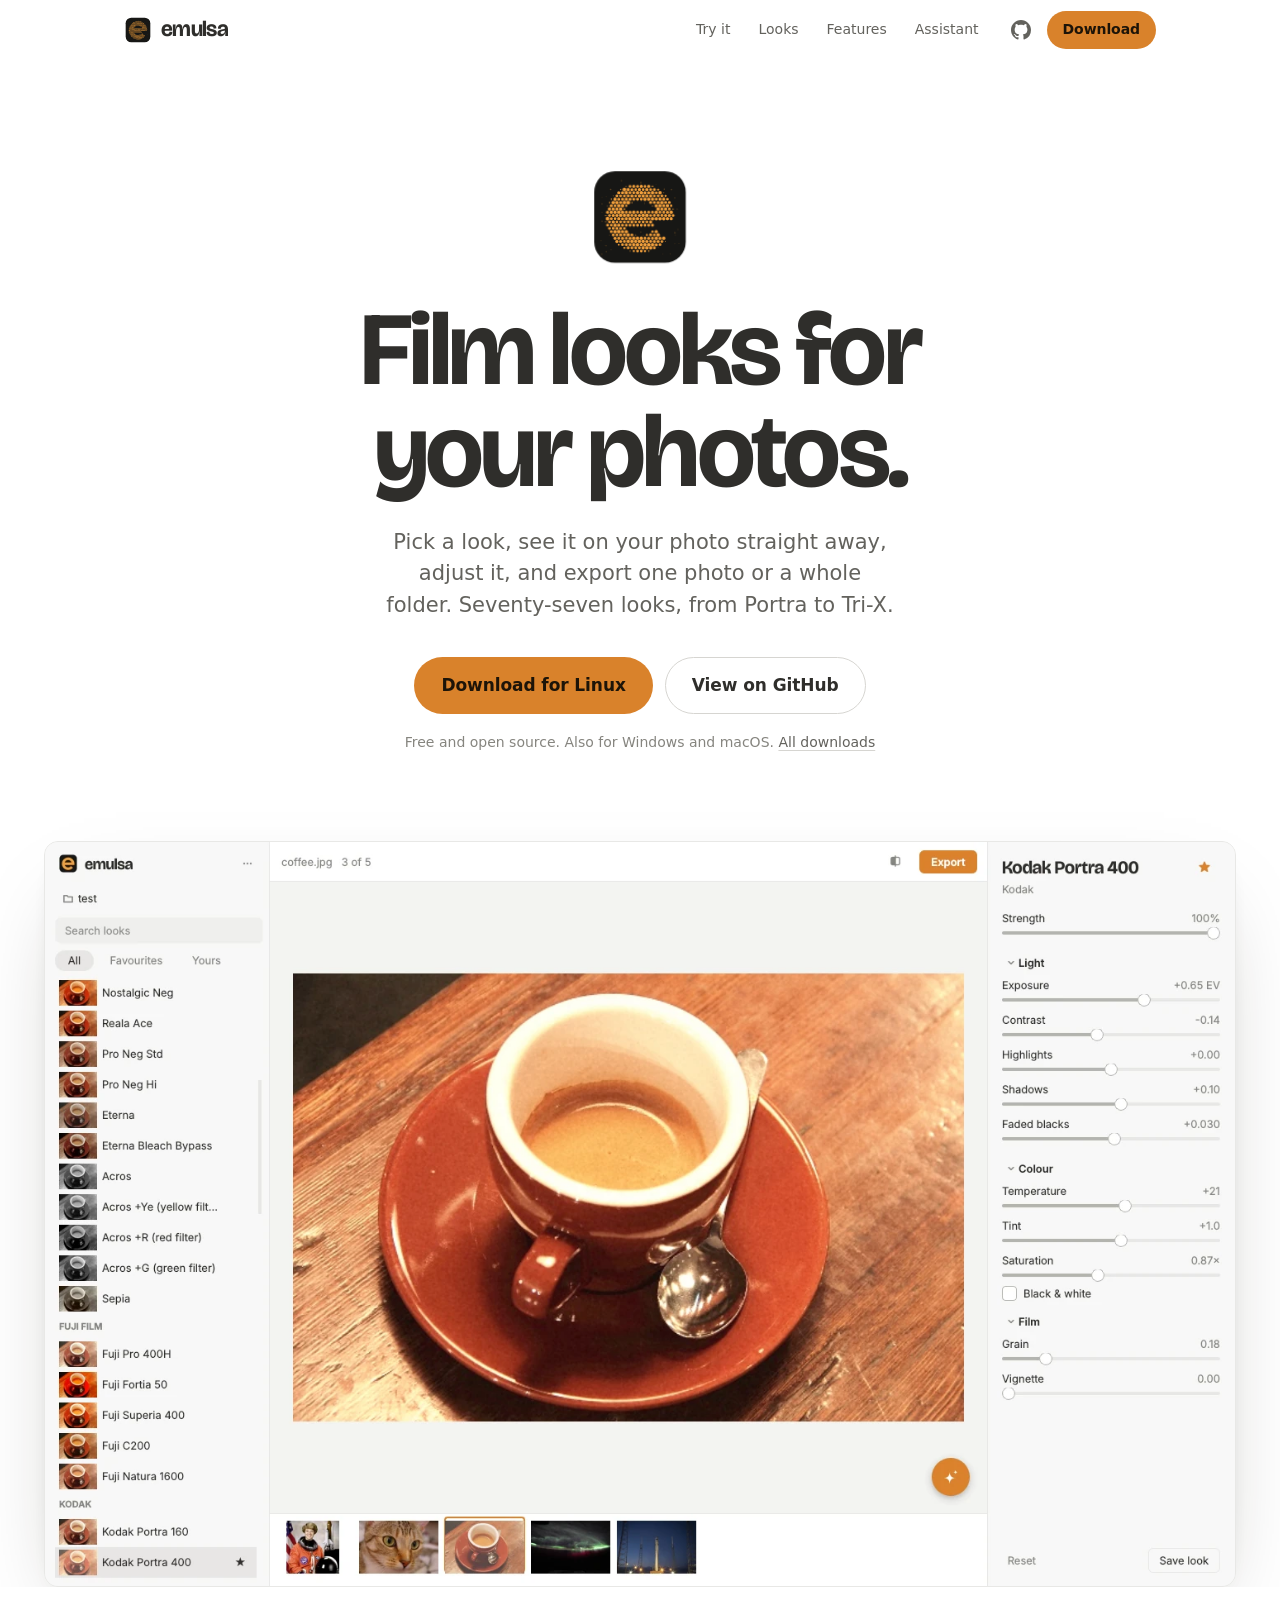
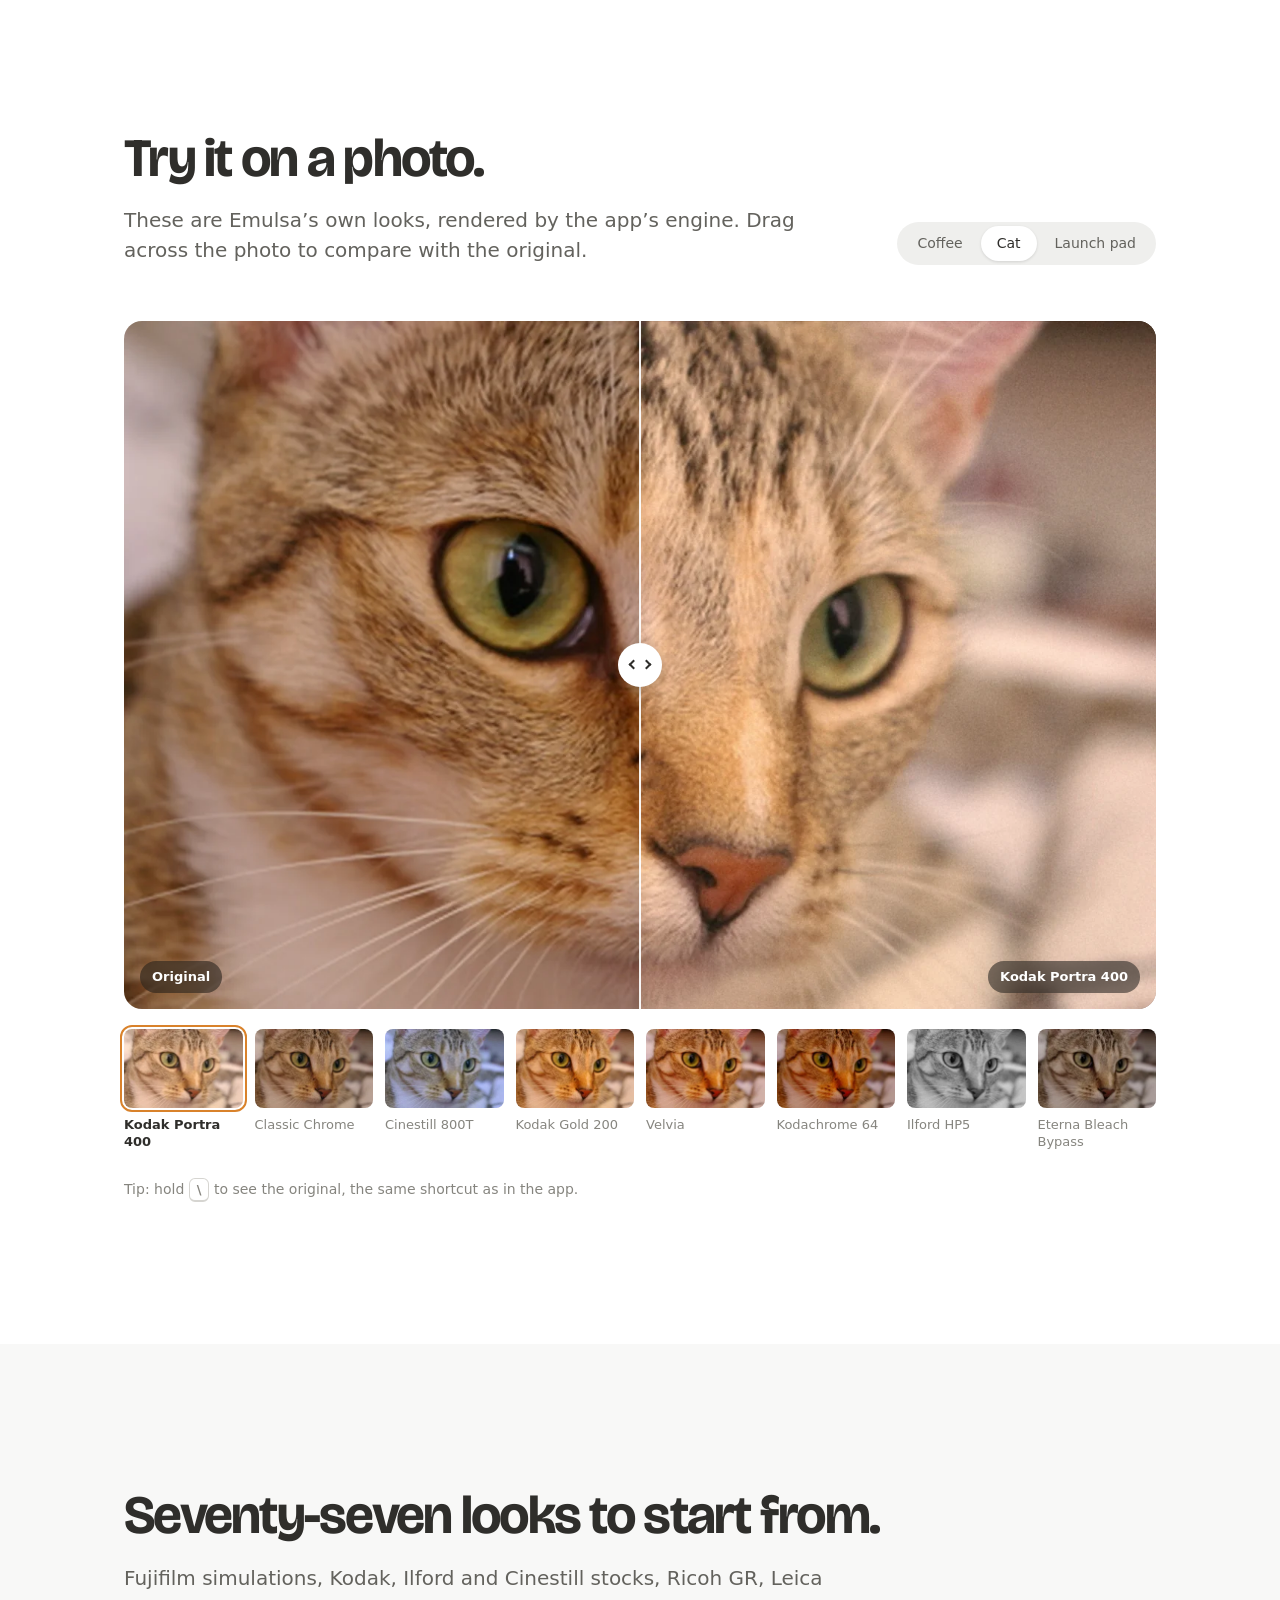
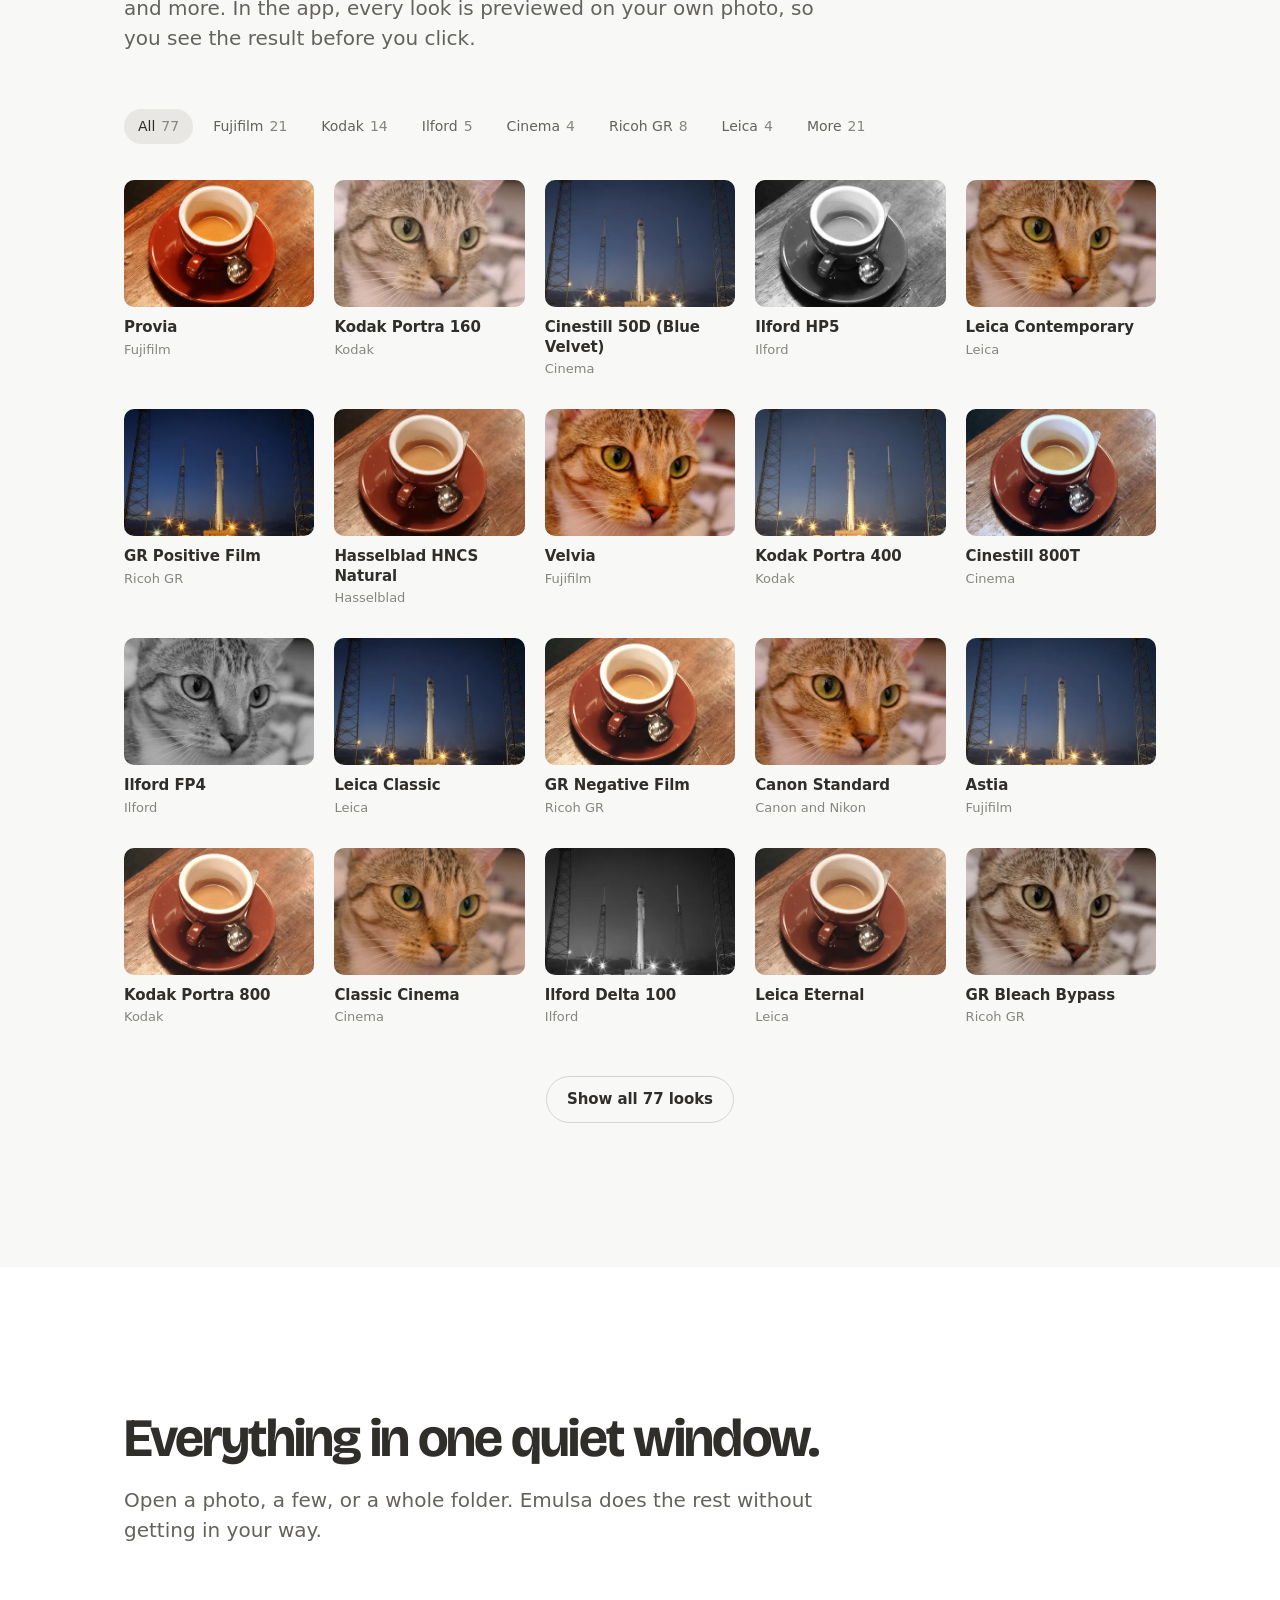
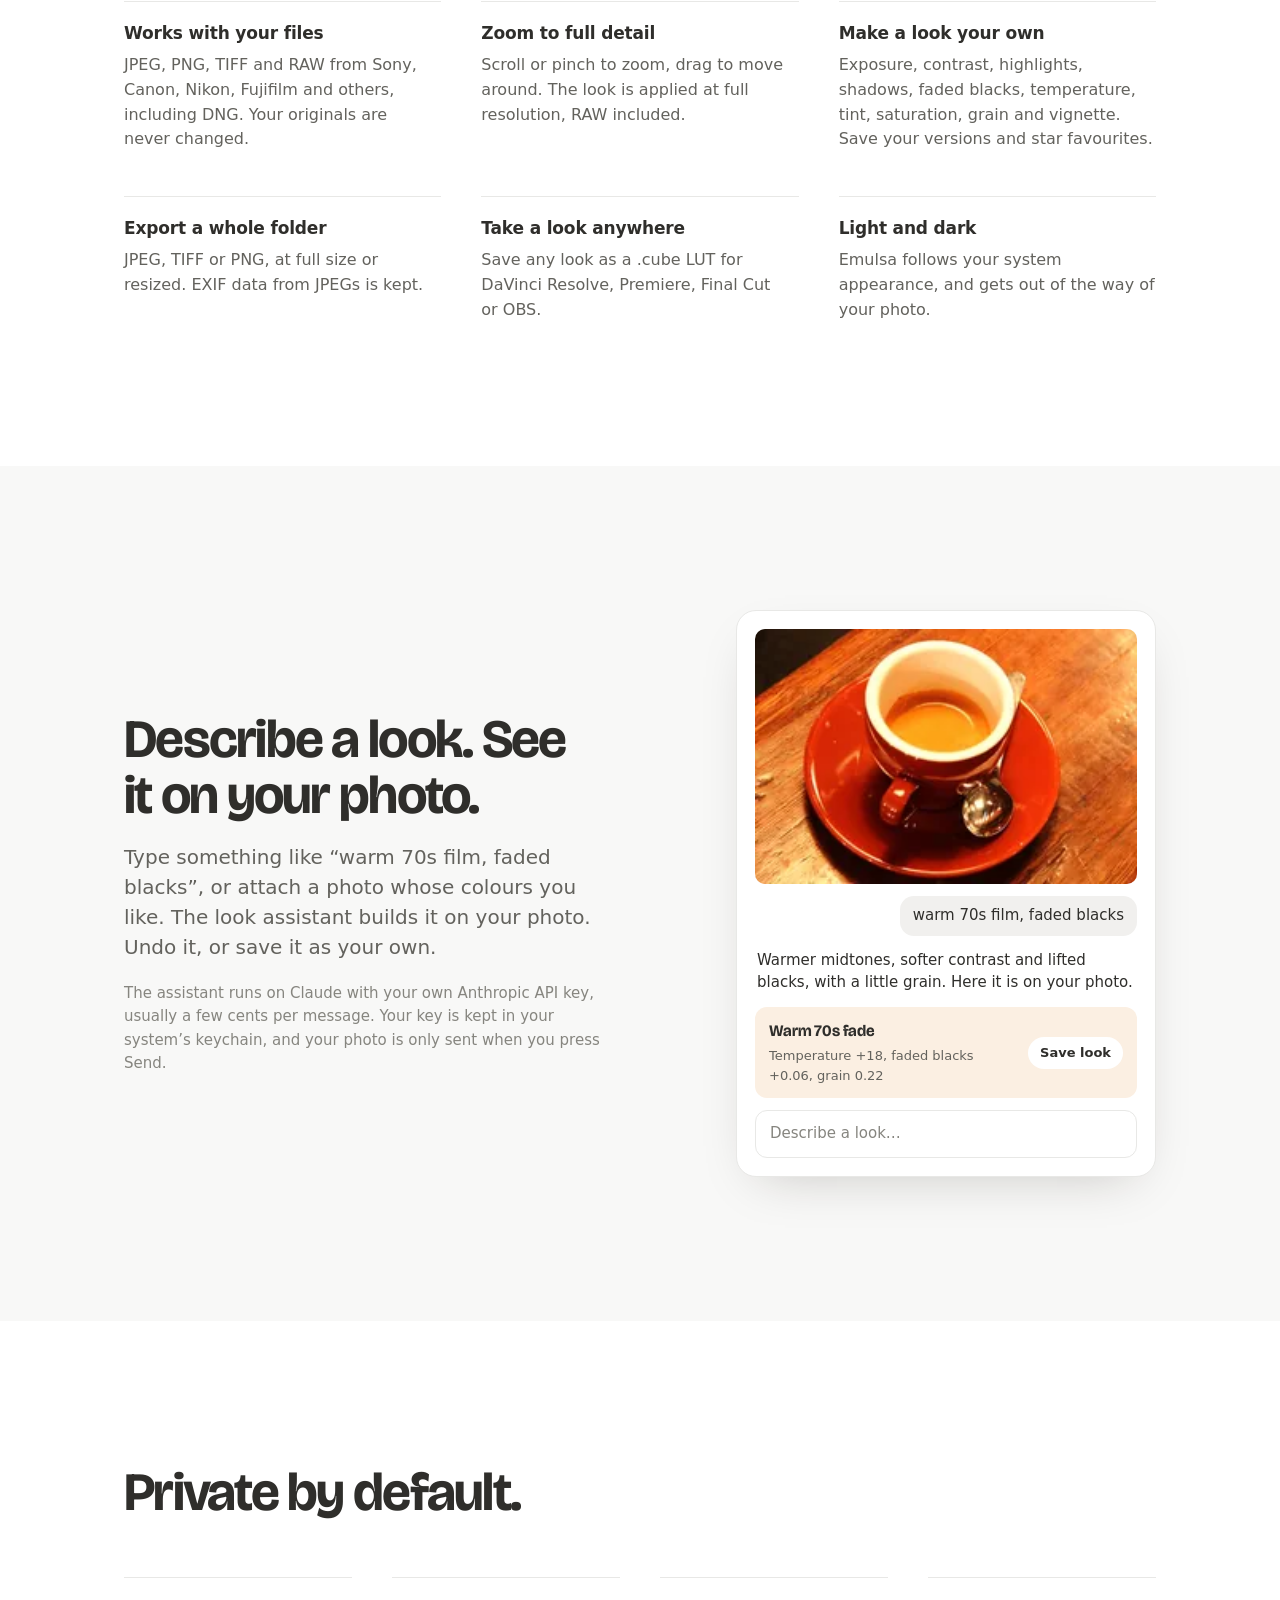
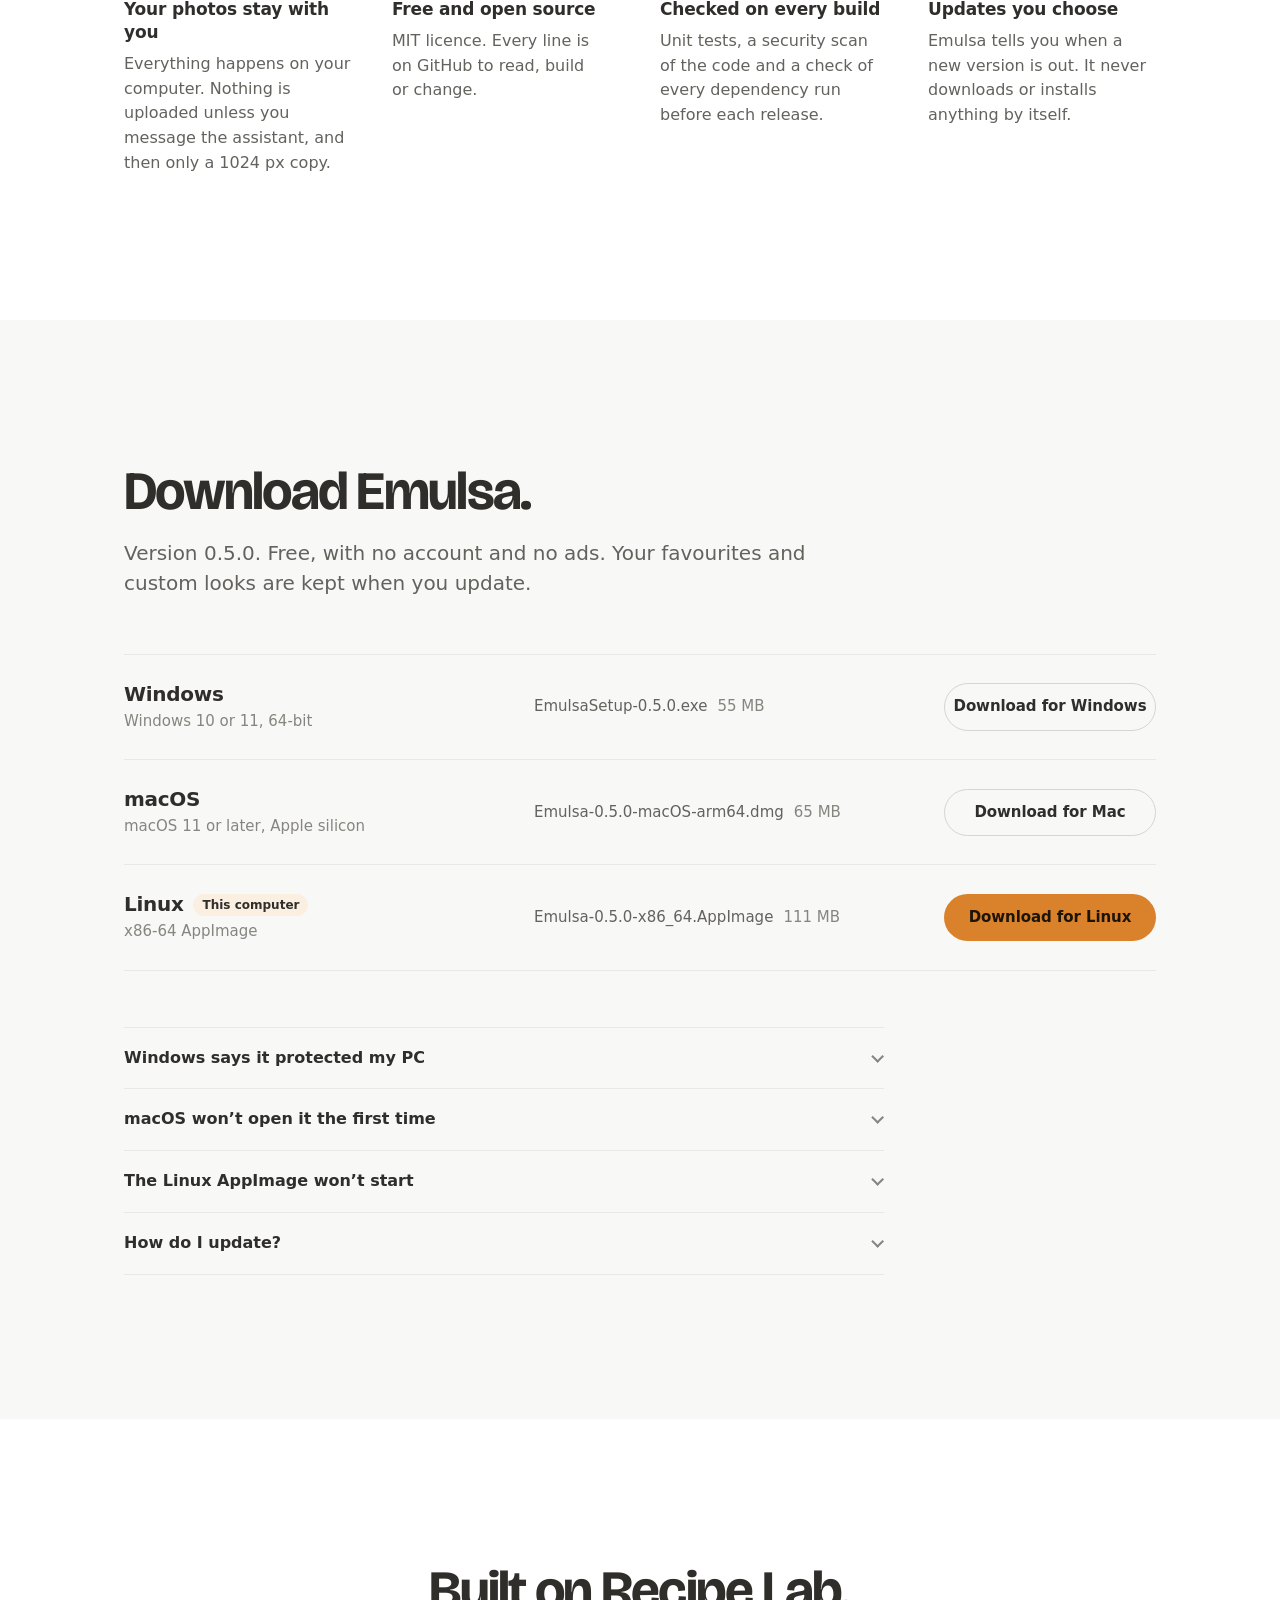
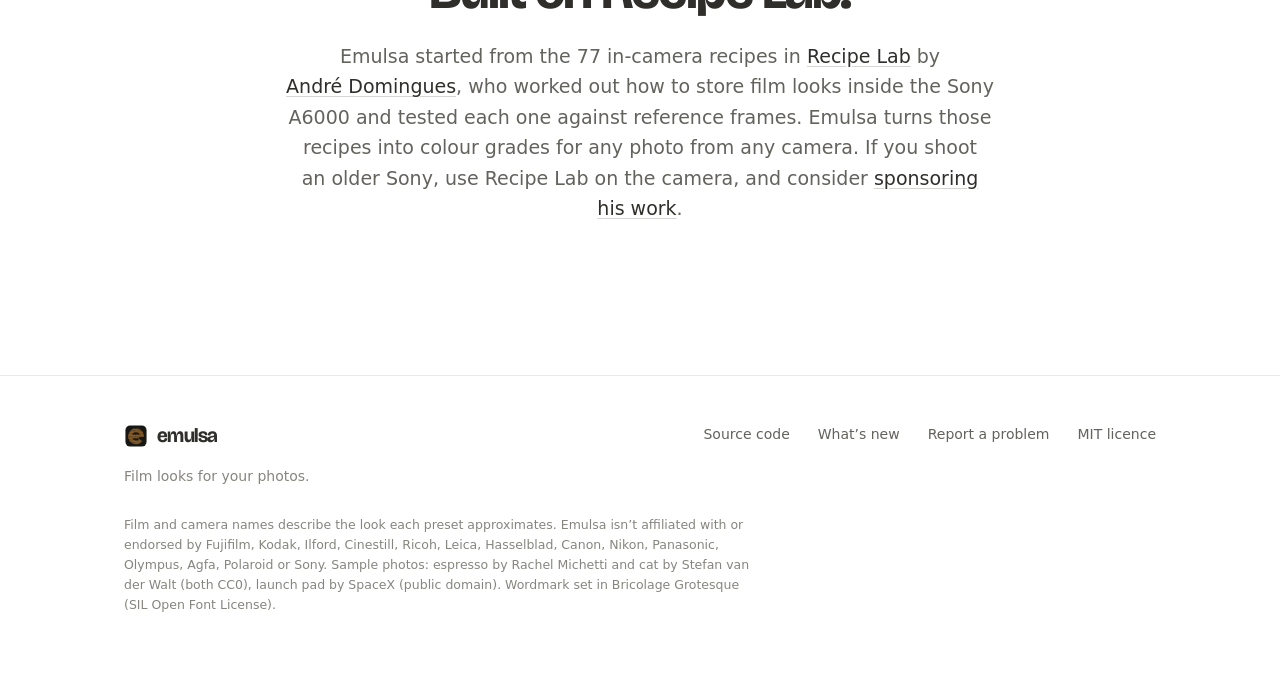
==== index.html @ 89a87e5c "Help search engines find the site: sitemap, robots.txt, canonical URL and structured data Co-Authore" ====
<!doctype html>
<html lang="en">
<head>
<meta charset="utf-8">
<meta name="viewport" content="width=device-width, initial-scale=1">
<title>Emulsa: free film looks and presets for your photos</title>
<meta name="description" content="Emulsa is a free, open-source app that gives your photos the look of film: Fujifilm simulations, Kodak Portra, Ilford and Cinestill looks, RAW support, batch export and .cube LUTs. For Windows, macOS and Linux.">
<link rel="canonical" href="https://ajr-alves.github.io/">
<meta name="robots" content="index, follow, max-image-preview:large">
<meta name="color-scheme" content="light dark">
<meta name="theme-color" content="#ffffff" media="(prefers-color-scheme: light)">
<meta name="theme-color" content="#1c1c1b" media="(prefers-color-scheme: dark)">
<link rel="icon" href="assets/img/mark.svg" type="image/svg+xml">
<link rel="icon" href="assets/img/favicon-64.png" sizes="64x64" type="image/png">
<link rel="apple-touch-icon" href="assets/img/apple-touch-icon.png">
<meta property="og:type" content="website">
<meta property="og:title" content="Emulsa: free film looks and presets for your photos">
<meta property="og:site_name" content="Emulsa">
<meta property="og:description" content="A free, open-source desktop app with 77 film looks, RAW support, batch export and .cube LUTs.">
<meta property="og:image" content="https://ajr-alves.github.io/assets/img/og.png">
<meta property="og:url" content="https://ajr-alves.github.io/">
<meta name="twitter:card" content="summary_large_image">
<meta property="og:image:width" content="1200">
<meta property="og:image:height" content="630">
<meta property="og:image:alt" content="The Emulsa logo and the words Film looks for your photos">
<script type="application/ld+json">
{
 "@context": "https://schema.org",
 "@type": "SoftwareApplication",
 "name": "Emulsa",
 "alternateName": "Emulsa film looks",
 "description": "Free, open-source desktop app that gives photos the look of film: 77 looks including Fujifilm simulations, Kodak Portra, Ilford and Cinestill stocks, with RAW support, batch export and .cube LUT export.",
 "applicationCategory": "MultimediaApplication",
 "applicationSubCategory": "Photo editing",
 "operatingSystem": "Windows 10, Windows 11, macOS 11 or later, Linux",
 "url": "https://ajr-alves.github.io/",
 "downloadUrl": "https://github.com/ajr-alves/emulsa/releases/latest",
 "softwareVersion": "0.5.0",
 "license": "https://opensource.org/licenses/MIT",
 "isAccessibleForFree": true,
 "offers": {
  "@type": "Offer",
  "price": "0",
  "priceCurrency": "EUR"
 },
 "image": "https://ajr-alves.github.io/assets/img/og.png",
 "screenshot": "https://ajr-alves.github.io/assets/img/screenshot.webp",
 "author": {
  "@type": "Person",
  "name": "ajr-alves",
  "url": "https://github.com/ajr-alves"
 },
 "codeRepository": "https://github.com/ajr-alves/emulsa",
 "sameAs": [
  "https://github.com/ajr-alves/emulsa"
 ]
}
</script>
<link rel="preload" href="assets/fonts/BricolageGrotesque-Bold.woff2" as="font" type="font/woff2" crossorigin>
<link rel="stylesheet" href="assets/site.css">
</head>
<body>
<a class="skip" href="#main">Skip to content</a>

<header class="nav" id="nav">
  <div class="wrap nav-inner">
    <a class="brand" href="#top" aria-label="Emulsa home">
      <img src="assets/img/mark.svg" alt="" width="28" height="28">
      <span class="wordmark">emulsa</span>
    </a>
    <nav class="nav-links" aria-label="Sections">
      <a href="#try">Try it</a>
      <a href="#looks">Looks</a>
      <a href="#features">Features</a>
      <a href="#assistant">Assistant</a>
    </nav>
    <div class="nav-end">
      <a class="nav-gh" href="https://github.com/ajr-alves/emulsa" aria-label="Emulsa on GitHub">
        <svg viewBox="0 0 16 16" width="20" height="20" aria-hidden="true"><path fill="currentColor" d="M8 0C3.58 0 0 3.58 0 8c0 3.54 2.29 6.53 5.47 7.59.4.07.55-.17.55-.38 0-.19-.01-.82-.01-1.49-2.01.37-2.53-.49-2.69-.94-.09-.23-.48-.94-.82-1.13-.28-.15-.68-.52-.01-.53.63-.01 1.08.58 1.23.82.72 1.21 1.87.87 2.33.66.07-.52.28-.87.51-1.07-1.78-.2-3.64-.89-3.64-3.95 0-.87.31-1.59.82-2.15-.08-.2-.36-1.02.08-2.12 0 0 .67-.21 2.2.82.64-.18 1.32-.27 2-.27.68 0 1.36.09 2 .27 1.53-1.04 2.2-.82 2.2-.82.44 1.1.16 1.92.08 2.12.51.56.82 1.27.82 2.15 0 3.07-1.87 3.75-3.65 3.95.29.25.54.73.54 1.48 0 1.07-.01 1.93-.01 2.2 0 .21.15.46.55.38A8.013 8.013 0 0016 8c0-4.42-3.58-8-8-8z"/></svg>
      </a>
      <a class="btn btn-primary btn-sm" href="#download">Download</a>
    </div>
  </div>
</header>

<main id="main">

  <section class="hero" id="top">
    <div class="wrap hero-inner">
      <svg class="develop" viewBox="0 0 100 100" role="img" aria-label="The Emulsa mark: a lowercase e made of film grain">
        <rect class="tile" x="6" y="6" width="88" height="88" rx="20" fill="#171715"/>
        <g class="specks">
          <circle cx="85.8" cy="42.1" r="0.49" style="--d:0.678"/>
          <circle cx="84.0" cy="67.1" r="0.41" style="--d:0.693"/>
          <circle cx="21.7" cy="23.5" r="0.67" style="--d:0.784"/>
          <circle cx="73.3" cy="23.1" r="0.64" style="--d:0.875"/>
          <circle cx="86.5" cy="62.0" r="0.47" style="--d:0.711"/>
          <circle cx="13.1" cy="85.8" r="0.58" style="--d:0.42"/>
          <circle cx="22.0" cy="81.2" r="0.47" style="--d:0.585"/>
          <circle cx="13.4" cy="45.4" r="0.41" style="--d:0.407"/>
          <circle cx="12.3" cy="72.7" r="0.41" style="--d:0.306"/>
          <circle cx="54.3" cy="36.8" r="0.53" style="--d:0.583"/>
          <circle cx="50.9" cy="64.6" r="0.51" style="--d:0.729"/>
          <circle cx="83.6" cy="65.1" r="0.66" style="--d:0.407"/>
          <circle cx="83.6" cy="31.7" r="0.55" style="--d:0.463"/>
          <circle cx="83.7" cy="75.8" r="0.4" style="--d:0.507"/>
          <circle cx="17.5" cy="30.3" r="0.38" style="--d:0.718"/>
          <circle cx="80.2" cy="23.7" r="0.6" style="--d:0.612"/>
          <circle cx="79.1" cy="85.5" r="0.43" style="--d:0.669"/>
          <circle cx="87.2" cy="75.3" r="0.41" style="--d:0.754"/>
          <circle cx="13.5" cy="54.1" r="0.5" style="--d:0.536"/>
          <circle cx="13.4" cy="37.2" r="0.57" style="--d:0.775"/>
          <circle cx="50.9" cy="16.9" r="0.69" style="--d:0.844"/>
          <circle cx="71.9" cy="85.8" r="0.39" style="--d:0.352"/>
          <circle cx="32.2" cy="15.0" r="0.62" style="--d:0.86"/>
          <circle cx="65.2" cy="18.8" r="0.37" style="--d:0.733"/>
          <circle cx="17.5" cy="83.3" r="0.57" style="--d:0.378"/>
          <circle cx="17.1" cy="77.6" r="0.51" style="--d:0.572"/>
          <circle cx="13.4" cy="31.0" r="0.36" style="--d:0.675"/>
        </g>
        <g class="grains">
          <circle cx="36.8" cy="20.5" r="0.47" style="--d:0.285"/>
          <circle cx="40.4" cy="20.5" r="1.28" style="--d:0.327"/>
          <circle cx="44.0" cy="20.5" r="1.45" style="--d:0.433"/>
          <circle cx="47.6" cy="20.5" r="1.37" style="--d:0.333"/>
          <circle cx="51.2" cy="20.5" r="1.59" style="--d:0.359"/>
          <circle cx="54.8" cy="20.5" r="1.33" style="--d:0.394"/>
          <circle cx="58.4" cy="20.5" r="1.5" style="--d:0.308"/>
          <circle cx="62.0" cy="20.5" r="0.76" style="--d:0.405"/>
          <circle cx="31.4" cy="23.6" r="0.56" style="--d:0.306"/>
          <circle cx="35.0" cy="23.6" r="1.77" style="--d:0.362"/>
          <circle cx="38.6" cy="23.6" r="1.54" style="--d:0.203"/>
          <circle cx="42.2" cy="23.6" r="1.46" style="--d:0.27"/>
          <circle cx="45.8" cy="23.6" r="1.33" style="--d:0.232"/>
          <circle cx="49.4" cy="23.6" r="1.53" style="--d:0.427"/>
          <circle cx="53.0" cy="23.6" r="1.32" style="--d:0.413"/>
          <circle cx="56.6" cy="23.6" r="1.5" style="--d:0.265"/>
          <circle cx="60.2" cy="23.6" r="1.33" style="--d:0.515"/>
          <circle cx="63.8" cy="23.6" r="1.34" style="--d:0.526"/>
          <circle cx="67.4" cy="23.6" r="0.98" style="--d:0.464"/>
          <circle cx="29.6" cy="26.7" r="1.46" style="--d:0.295"/>
          <circle cx="33.2" cy="26.7" r="1.49" style="--d:0.196"/>
          <circle cx="36.8" cy="26.7" r="1.67" style="--d:0.175"/>
          <circle cx="40.4" cy="26.7" r="1.36" style="--d:0.319"/>
          <circle cx="44.0" cy="26.7" r="1.4" style="--d:0.217"/>
          <circle cx="47.6" cy="26.7" r="1.58" style="--d:0.264"/>
          <circle cx="51.2" cy="26.7" r="1.73" style="--d:0.293"/>
          <circle cx="54.8" cy="26.7" r="1.56" style="--d:0.255"/>
          <circle cx="58.4" cy="26.7" r="1.48" style="--d:0.378"/>
          <circle cx="62.0" cy="26.7" r="1.74" style="--d:0.388"/>
          <circle cx="65.6" cy="26.7" r="1.32" style="--d:0.503"/>
          <circle cx="69.2" cy="26.7" r="1.69" style="--d:0.437"/>
          <circle cx="72.8" cy="26.7" r="0.43" style="--d:0.483"/>
          <circle cx="24.2" cy="29.8" r="0.39" style="--d:0.244"/>
          <circle cx="27.8" cy="29.8" r="1.43" style="--d:0.299"/>
          <circle cx="31.4" cy="29.8" r="1.36" style="--d:0.263"/>
          <circle cx="35.0" cy="29.8" r="1.35" style="--d:0.234"/>
          <circle cx="38.6" cy="29.8" r="1.44" style="--d:0.429"/>
          <circle cx="42.2" cy="29.8" r="1.67" style="--d:0.443"/>
          <circle cx="45.8" cy="29.8" r="1.38" style="--d:0.419"/>
          <circle cx="49.4" cy="29.8" r="1.56" style="--d:0.401"/>
          <circle cx="53.0" cy="29.8" r="1.59" style="--d:0.318"/>
          <circle cx="56.6" cy="29.8" r="1.47" style="--d:0.312"/>
          <circle cx="60.2" cy="29.8" r="1.55" style="--d:0.342"/>
          <circle cx="63.8" cy="29.8" r="1.33" style="--d:0.303"/>
          <circle cx="67.4" cy="29.8" r="1.33" style="--d:0.492"/>
          <circle cx="71.0" cy="29.8" r="1.39" style="--d:0.415"/>
          <circle cx="74.6" cy="29.8" r="0.99" style="--d:0.542"/>
          <circle cx="22.4" cy="32.9" r="0.65" style="--d:0.208"/>
          <circle cx="26.0" cy="32.9" r="1.61" style="--d:0.366"/>
          <circle cx="29.6" cy="32.9" r="1.49" style="--d:0.353"/>
          <circle cx="33.2" cy="32.9" r="1.44" style="--d:0.157"/>
          <circle cx="36.8" cy="32.9" r="1.56" style="--d:0.224"/>
          <circle cx="40.4" cy="32.9" r="1.5" style="--d:0.414"/>
          <circle cx="44.0" cy="32.9" r="1.43" style="--d:0.319"/>
          <circle cx="47.6" cy="32.9" r="1.42" style="--d:0.462"/>
          <circle cx="51.2" cy="32.9" r="1.35" style="--d:0.331"/>
          <circle cx="54.8" cy="32.9" r="1.73" style="--d:0.265"/>
          <circle cx="58.4" cy="32.9" r="1.66" style="--d:0.42"/>
          <circle cx="62.0" cy="32.9" r="1.61" style="--d:0.472"/>
          <circle cx="65.6" cy="32.9" r="1.41" style="--d:0.36"/>
          <circle cx="69.2" cy="32.9" r="1.56" style="--d:0.329"/>
          <circle cx="72.8" cy="32.9" r="1.54" style="--d:0.406"/>
          <circle cx="76.4" cy="32.9" r="1.29" style="--d:0.579"/>
          <circle cx="20.6" cy="36.1" r="0.65" style="--d:0.293"/>
          <circle cx="24.2" cy="36.1" r="1.69" style="--d:0.148"/>
          <circle cx="27.8" cy="36.1" r="1.63" style="--d:0.195"/>
          <circle cx="31.4" cy="36.1" r="1.43" style="--d:0.174"/>
          <circle cx="35.0" cy="36.1" r="1.74" style="--d:0.179"/>
          <circle cx="38.6" cy="36.1" r="1.8" style="--d:0.378"/>
          <circle cx="42.2" cy="36.1" r="0.54" style="--d:0.239"/>
          <circle cx="60.2" cy="36.1" r="1.34" style="--d:0.41"/>
          <circle cx="63.8" cy="36.1" r="1.35" style="--d:0.397"/>
          <circle cx="67.4" cy="36.1" r="1.49" style="--d:0.348"/>
          <circle cx="71.0" cy="36.1" r="1.64" style="--d:0.498"/>
          <circle cx="74.6" cy="36.1" r="1.37" style="--d:0.363"/>
          <circle cx="78.2" cy="36.1" r="1.34" style="--d:0.506"/>
          <circle cx="18.8" cy="39.2" r="0.4" style="--d:0.125"/>
          <circle cx="22.4" cy="39.2" r="1.52" style="--d:0.216"/>
          <circle cx="26.0" cy="39.2" r="1.32" style="--d:0.179"/>
          <circle cx="29.6" cy="39.2" r="1.6" style="--d:0.209"/>
          <circle cx="33.2" cy="39.2" r="1.64" style="--d:0.399"/>
          <circle cx="36.8" cy="39.2" r="1.1" style="--d:0.372"/>
          <circle cx="62.0" cy="39.2" r="0.54" style="--d:0.353"/>
          <circle cx="65.6" cy="39.2" r="1.56" style="--d:0.514"/>
          <circle cx="69.2" cy="39.2" r="1.69" style="--d:0.36"/>
          <circle cx="72.8" cy="39.2" r="1.44" style="--d:0.421"/>
          <circle cx="76.4" cy="39.2" r="1.61" style="--d:0.551"/>
          <circle cx="80.0" cy="39.2" r="1.12" style="--d:0.513"/>
          <circle cx="20.6" cy="42.3" r="1.57" style="--d:0.129"/>
          <circle cx="24.2" cy="42.3" r="1.56" style="--d:0.366"/>
          <circle cx="27.8" cy="42.3" r="1.51" style="--d:0.187"/>
          <circle cx="31.4" cy="42.3" r="1.68" style="--d:0.213"/>
          <circle cx="35.0" cy="42.3" r="0.86" style="--d:0.357"/>
          <circle cx="67.4" cy="42.3" r="1.73" style="--d:0.382"/>
          <circle cx="71.0" cy="42.3" r="1.51" style="--d:0.389"/>
          <circle cx="74.6" cy="42.3" r="1.6" style="--d:0.349"/>
          <circle cx="78.2" cy="42.3" r="1.33" style="--d:0.368"/>
          <circle cx="81.8" cy="42.3" r="0.66" style="--d:0.506"/>
          <circle cx="18.8" cy="45.4" r="1.48" style="--d:0.157"/>
          <circle cx="22.4" cy="45.4" r="1.62" style="--d:0.261"/>
          <circle cx="26.0" cy="45.4" r="1.59" style="--d:0.219"/>
          <circle cx="29.6" cy="45.4" r="1.75" style="--d:0.255"/>
          <circle cx="33.2" cy="45.4" r="1.67" style="--d:0.396"/>
          <circle cx="36.8" cy="45.4" r="1.43" style="--d:0.292"/>
          <circle cx="40.4" cy="45.4" r="1.47" style="--d:0.33"/>
          <circle cx="44.0" cy="45.4" r="1.6" style="--d:0.418"/>
          <circle cx="47.6" cy="45.4" r="1.31" style="--d:0.263"/>
          <circle cx="51.2" cy="45.4" r="1.51" style="--d:0.271"/>
          <circle cx="54.8" cy="45.4" r="1.38" style="--d:0.474"/>
          <circle cx="58.4" cy="45.4" r="1.35" style="--d:0.467"/>
          <circle cx="62.0" cy="45.4" r="1.33" style="--d:0.34"/>
          <circle cx="65.6" cy="45.4" r="1.65" style="--d:0.34"/>
          <circle cx="69.2" cy="45.4" r="1.36" style="--d:0.492"/>
          <circle cx="72.8" cy="45.4" r="1.41" style="--d:0.558"/>
          <circle cx="76.4" cy="45.4" r="1.48" style="--d:0.387"/>
          <circle cx="80.0" cy="45.4" r="1.69" style="--d:0.591"/>
          <circle cx="17.0" cy="48.5" r="0.58" style="--d:0.309"/>
          <circle cx="20.6" cy="48.5" r="1.34" style="--d:0.254"/>
          <circle cx="24.2" cy="48.5" r="1.5" style="--d:0.224"/>
          <circle cx="27.8" cy="48.5" r="1.55" style="--d:0.16"/>
          <circle cx="31.4" cy="48.5" r="1.7" style="--d:0.159"/>
          <circle cx="35.0" cy="48.5" r="1.67" style="--d:0.405"/>
          <circle cx="38.6" cy="48.5" r="1.69" style="--d:0.239"/>
          <circle cx="42.2" cy="48.5" r="1.43" style="--d:0.37"/>
          <circle cx="45.8" cy="48.5" r="1.49" style="--d:0.274"/>
          <circle cx="49.4" cy="48.5" r="1.46" style="--d:0.43"/>
          <circle cx="53.0" cy="48.5" r="1.7" style="--d:0.389"/>
          <circle cx="56.6" cy="48.5" r="1.73" style="--d:0.328"/>
          <circle cx="60.2" cy="48.5" r="1.37" style="--d:0.314"/>
          <circle cx="63.8" cy="48.5" r="1.38" style="--d:0.465"/>
          <circle cx="67.4" cy="48.5" r="1.4" style="--d:0.317"/>
          <circle cx="71.0" cy="48.5" r="1.41" style="--d:0.372"/>
          <circle cx="74.6" cy="48.5" r="1.52" style="--d:0.47"/>
          <circle cx="78.2" cy="48.5" r="1.57" style="--d:0.559"/>
          <circle cx="81.8" cy="48.5" r="1.35" style="--d:0.514"/>
          <circle cx="18.8" cy="51.6" r="1.8" style="--d:0.166"/>
          <circle cx="22.4" cy="51.6" r="1.42" style="--d:0.34"/>
          <circle cx="26.0" cy="51.6" r="1.3" style="--d:0.177"/>
          <circle cx="29.6" cy="51.6" r="1.49" style="--d:0.145"/>
          <circle cx="33.2" cy="51.6" r="1.47" style="--d:0.224"/>
          <circle cx="36.8" cy="51.6" r="1.55" style="--d:0.283"/>
          <circle cx="40.4" cy="51.6" r="1.73" style="--d:0.202"/>
          <circle cx="44.0" cy="51.6" r="1.61" style="--d:0.246"/>
          <circle cx="47.6" cy="51.6" r="1.53" style="--d:0.309"/>
          <circle cx="51.2" cy="51.6" r="1.58" style="--d:0.375"/>
          <circle cx="54.8" cy="51.6" r="1.6" style="--d:0.28"/>
          <circle cx="58.4" cy="51.6" r="1.32" style="--d:0.353"/>
          <circle cx="62.0" cy="51.6" r="1.7" style="--d:0.5"/>
          <circle cx="65.6" cy="51.6" r="1.65" style="--d:0.538"/>
          <circle cx="69.2" cy="51.6" r="1.69" style="--d:0.472"/>
          <circle cx="72.8" cy="51.6" r="1.66" style="--d:0.496"/>
          <circle cx="76.4" cy="51.6" r="1.48" style="--d:0.484"/>
          <circle cx="80.0" cy="51.6" r="1.48" style="--d:0.388"/>
          <circle cx="17.0" cy="54.8" r="0.5" style="--d:0.097"/>
          <circle cx="20.6" cy="54.8" r="1.35" style="--d:0.108"/>
          <circle cx="24.2" cy="54.8" r="1.59" style="--d:0.346"/>
          <circle cx="27.8" cy="54.8" r="1.33" style="--d:0.309"/>
          <circle cx="31.4" cy="54.8" r="1.33" style="--d:0.39"/>
          <circle cx="35.0" cy="54.8" r="1.39" style="--d:0.169"/>
          <circle cx="38.6" cy="54.8" r="1.37" style="--d:0.338"/>
          <circle cx="42.2" cy="54.8" r="1.45" style="--d:0.315"/>
          <circle cx="45.8" cy="54.8" r="1.32" style="--d:0.392"/>
          <circle cx="49.4" cy="54.8" r="1.3" style="--d:0.304"/>
          <circle cx="53.0" cy="54.8" r="1.37" style="--d:0.489"/>
          <circle cx="56.6" cy="54.8" r="1.35" style="--d:0.274"/>
          <circle cx="60.2" cy="54.8" r="1.46" style="--d:0.406"/>
          <circle cx="18.8" cy="57.9" r="1.32" style="--d:0.28"/>
          <circle cx="22.4" cy="57.9" r="1.31" style="--d:0.336"/>
          <circle cx="26.0" cy="57.9" r="1.69" style="--d:0.31"/>
          <circle cx="29.6" cy="57.9" r="1.58" style="--d:0.317"/>
          <circle cx="33.2" cy="57.9" r="1.38" style="--d:0.355"/>
          <circle cx="36.8" cy="57.9" r="1.36" style="--d:0.4"/>
          <circle cx="40.4" cy="57.9" r="1.36" style="--d:0.275"/>
          <circle cx="44.0" cy="57.9" r="1.36" style="--d:0.373"/>
          <circle cx="47.6" cy="57.9" r="1.36" style="--d:0.442"/>
          <circle cx="51.2" cy="57.9" r="1.36" style="--d:0.45"/>
          <circle cx="54.8" cy="57.9" r="1.36" style="--d:0.351"/>
          <circle cx="58.4" cy="57.9" r="1.36" style="--d:0.46"/>
          <circle cx="62.0" cy="57.9" r="1.36" style="--d:0.493"/>
          <circle cx="20.6" cy="61.0" r="1.37" style="--d:0.247"/>
          <circle cx="24.2" cy="61.0" r="1.41" style="--d:0.275"/>
          <circle cx="27.8" cy="61.0" r="1.46" style="--d:0.229"/>
          <circle cx="31.4" cy="61.0" r="1.46" style="--d:0.295"/>
          <circle cx="35.0" cy="61.0" r="1.3" style="--d:0.316"/>
          <circle cx="22.4" cy="64.1" r="1.36" style="--d:0.131"/>
          <circle cx="26.0" cy="64.1" r="1.68" style="--d:0.286"/>
          <circle cx="29.6" cy="64.1" r="1.75" style="--d:0.39"/>
          <circle cx="33.2" cy="64.1" r="1.51" style="--d:0.376"/>
          <circle cx="36.8" cy="64.1" r="1.68" style="--d:0.354"/>
          <circle cx="62.0" cy="64.1" r="1.14" style="--d:0.375"/>
          <circle cx="65.6" cy="64.1" r="1.52" style="--d:0.476"/>
          <circle cx="20.6" cy="67.2" r="0.26" style="--d:0.249"/>
          <circle cx="24.2" cy="67.2" r="1.34" style="--d:0.229"/>
          <circle cx="27.8" cy="67.2" r="1.35" style="--d:0.343"/>
          <circle cx="31.4" cy="67.2" r="1.45" style="--d:0.17"/>
          <circle cx="35.0" cy="67.2" r="1.42" style="--d:0.352"/>
          <circle cx="38.6" cy="67.2" r="1.67" style="--d:0.187"/>
          <circle cx="42.2" cy="67.2" r="1.29" style="--d:0.345"/>
          <circle cx="45.8" cy="67.2" r="0.49" style="--d:0.33"/>
          <circle cx="53.0" cy="67.2" r="0.32" style="--d:0.297"/>
          <circle cx="56.6" cy="67.2" r="0.98" style="--d:0.429"/>
          <circle cx="60.2" cy="67.2" r="1.37" style="--d:0.394"/>
          <circle cx="63.8" cy="67.2" r="1.31" style="--d:0.439"/>
          <circle cx="67.4" cy="67.2" r="1.73" style="--d:0.53"/>
          <circle cx="26.0" cy="70.4" r="1.54" style="--d:0.19"/>
          <circle cx="29.6" cy="70.4" r="1.37" style="--d:0.144"/>
          <circle cx="33.2" cy="70.4" r="1.54" style="--d:0.232"/>
          <circle cx="36.8" cy="70.4" r="1.31" style="--d:0.341"/>
          <circle cx="40.4" cy="70.4" r="1.54" style="--d:0.237"/>
          <circle cx="44.0" cy="70.4" r="1.74" style="--d:0.244"/>
          <circle cx="47.6" cy="70.4" r="1.69" style="--d:0.443"/>
          <circle cx="51.2" cy="70.4" r="1.61" style="--d:0.397"/>
          <circle cx="54.8" cy="70.4" r="1.42" style="--d:0.358"/>
          <circle cx="58.4" cy="70.4" r="1.47" style="--d:0.485"/>
          <circle cx="62.0" cy="70.4" r="1.38" style="--d:0.359"/>
          <circle cx="65.6" cy="70.4" r="1.65" style="--d:0.459"/>
          <circle cx="69.2" cy="70.4" r="1.54" style="--d:0.357"/>
          <circle cx="72.8" cy="70.4" r="1.65" style="--d:0.43"/>
          <circle cx="27.8" cy="73.5" r="1.55" style="--d:0.335"/>
          <circle cx="31.4" cy="73.5" r="1.45" style="--d:0.377"/>
          <circle cx="35.0" cy="73.5" r="1.4" style="--d:0.384"/>
          <circle cx="38.6" cy="73.5" r="1.67" style="--d:0.275"/>
          <circle cx="42.2" cy="73.5" r="1.74" style="--d:0.34"/>
          <circle cx="45.8" cy="73.5" r="1.68" style="--d:0.288"/>
          <circle cx="49.4" cy="73.5" r="1.66" style="--d:0.259"/>
          <circle cx="53.0" cy="73.5" r="1.67" style="--d:0.364"/>
          <circle cx="56.6" cy="73.5" r="1.63" style="--d:0.464"/>
          <circle cx="60.2" cy="73.5" r="1.4" style="--d:0.482"/>
          <circle cx="63.8" cy="73.5" r="1.53" style="--d:0.463"/>
          <circle cx="67.4" cy="73.5" r="1.46" style="--d:0.538"/>
          <circle cx="71.0" cy="73.5" r="1.31" style="--d:0.384"/>
          <circle cx="74.6" cy="73.5" r="0.43" style="--d:0.373"/>
          <circle cx="29.6" cy="76.6" r="0.82" style="--d:0.254"/>
          <circle cx="33.2" cy="76.6" r="1.31" style="--d:0.225"/>
          <circle cx="36.8" cy="76.6" r="1.43" style="--d:0.225"/>
          <circle cx="40.4" cy="76.6" r="1.42" style="--d:0.29"/>
          <circle cx="44.0" cy="76.6" r="1.61" style="--d:0.358"/>
          <circle cx="47.6" cy="76.6" r="1.73" style="--d:0.34"/>
          <circle cx="51.2" cy="76.6" r="1.5" style="--d:0.311"/>
          <circle cx="54.8" cy="76.6" r="1.72" style="--d:0.457"/>
          <circle cx="58.4" cy="76.6" r="1.74" style="--d:0.508"/>
          <circle cx="62.0" cy="76.6" r="1.73" style="--d:0.391"/>
          <circle cx="65.6" cy="76.6" r="1.46" style="--d:0.311"/>
          <circle cx="69.2" cy="76.6" r="1.29" style="--d:0.316"/>
          <circle cx="35.0" cy="79.7" r="1.03" style="--d:0.382"/>
          <circle cx="38.6" cy="79.7" r="1.4" style="--d:0.189"/>
          <circle cx="42.2" cy="79.7" r="1.4" style="--d:0.371"/>
          <circle cx="45.8" cy="79.7" r="1.39" style="--d:0.352"/>
          <circle cx="49.4" cy="79.7" r="1.39" style="--d:0.302"/>
          <circle cx="53.0" cy="79.7" r="1.58" style="--d:0.437"/>
          <circle cx="56.6" cy="79.7" r="1.71" style="--d:0.259"/>
          <circle cx="60.2" cy="79.7" r="1.68" style="--d:0.304"/>
          <circle cx="63.8" cy="79.7" r="1.38" style="--d:0.399"/>
          <circle cx="67.4" cy="79.7" r="0.27" style="--d:0.306"/>
          <circle cx="40.4" cy="82.8" r="0.48" style="--d:0.394"/>
          <circle cx="44.0" cy="82.8" r="1.04" style="--d:0.261"/>
          <circle cx="47.6" cy="82.8" r="1.34" style="--d:0.252"/>
          <circle cx="51.2" cy="82.8" r="1.38" style="--d:0.244"/>
          <circle cx="54.8" cy="82.8" r="1.17" style="--d:0.404"/>
          <circle cx="58.4" cy="82.8" r="0.69" style="--d:0.374"/>
        </g>
      </svg>
      <h1 class="hero-title">Film looks for your&nbsp;photos.</h1>
      <p class="hero-sub">Pick a look, see it on your photo straight away, adjust it, and export one photo or a whole folder. Seventy-seven looks, from Portra to Tri-X.</p>
      <div class="hero-actions">
        <a class="btn btn-primary btn-lg" id="hero-download" href="https://github.com/ajr-alves/emulsa/releases/latest">Download Emulsa</a>
        <a class="btn btn-ghost btn-lg" href="https://github.com/ajr-alves/emulsa">View on GitHub</a>
      </div>
      <p class="hero-note"><span id="hero-note">Free and open source, for Windows, macOS and Linux.</span> <a href="#download">All downloads</a></p>
    </div>
    <div class="wrap-wide">
      <figure class="window">
        <picture>
          <source srcset="assets/img/screenshot-dark.webp" media="(prefers-color-scheme: dark)">
          <img src="assets/img/screenshot.webp" width="1440" height="900" alt="The Emulsa window: a list of looks on the left, a photo of an espresso cup in the Kodak Portra 400 look in the middle, and sliders for light, colour and film on the right.">
        </picture>
      </figure>
    </div>
  </section>

  <section class="section" id="try" aria-labelledby="try-title">
    <div class="wrap">
      <div class="section-head split-head">
        <div>
          <h2 id="try-title">Try it on a photo.</h2>
          <p class="lede">These are Emulsa’s own looks, rendered by the app’s engine. Drag across the photo to compare with the original.</p>
        </div>
        <div class="seg" role="radiogroup" aria-label="Photo">
          <button role="radio" aria-checked="false" data-photo="coffee">Coffee</button>
          <button role="radio" aria-checked="true" data-photo="cat">Cat</button>
          <button role="radio" aria-checked="false" data-photo="rocket">Launch pad</button>
        </div>
      </div>

      <div class="stage" id="stage" style="--pos:50%">
        <img class="stage-img stage-orig" id="img-orig" src="assets/img/demo/cat-original.webp" width="1400" height="931" alt="">
        <img class="stage-img stage-look" id="img-look" src="assets/img/demo/cat-kodak-portra-400.webp" width="1400" height="931" alt="The cat photo in the Kodak Portra 400 look">
        <div class="stage-divider" aria-hidden="true"><span class="knob"></span></div>
        <span class="stage-tag tag-left">Original</span>
        <span class="stage-tag tag-right" id="look-tag">Kodak Portra 400</span>
        <input class="stage-range" id="range" type="range" min="0" max="100" value="50" aria-label="Compare with the original: drag left to show more of the look">
      </div>

      <div class="strip" id="strip" role="radiogroup" aria-label="Look">
        <button class="frame" role="radio" aria-checked="true" data-look="kodak-portra-400" data-name="Kodak Portra 400"><img src="assets/img/demo/thumbs/cat-kodak-portra-400.webp" width="240" height="160" alt=""><span>Kodak Portra 400</span></button>
        <button class="frame" role="radio" aria-checked="false" data-look="classic-chrome" data-name="Classic Chrome"><img src="assets/img/demo/thumbs/cat-classic-chrome.webp" width="240" height="160" alt=""><span>Classic Chrome</span></button>
        <button class="frame" role="radio" aria-checked="false" data-look="cinestill-800t" data-name="Cinestill 800T"><img src="assets/img/demo/thumbs/cat-cinestill-800t.webp" width="240" height="160" alt=""><span>Cinestill 800T</span></button>
        <button class="frame" role="radio" aria-checked="false" data-look="kodak-gold-200" data-name="Kodak Gold 200"><img src="assets/img/demo/thumbs/cat-kodak-gold-200.webp" width="240" height="160" alt=""><span>Kodak Gold 200</span></button>
        <button class="frame" role="radio" aria-checked="false" data-look="velvia" data-name="Velvia"><img src="assets/img/demo/thumbs/cat-velvia.webp" width="240" height="160" alt=""><span>Velvia</span></button>
        <button class="frame" role="radio" aria-checked="false" data-look="kodachrome-64" data-name="Kodachrome 64"><img src="assets/img/demo/thumbs/cat-kodachrome-64.webp" width="240" height="160" alt=""><span>Kodachrome 64</span></button>
        <button class="frame" role="radio" aria-checked="false" data-look="ilford-hp5" data-name="Ilford HP5"><img src="assets/img/demo/thumbs/cat-ilford-hp5.webp" width="240" height="160" alt=""><span>Ilford HP5</span></button>
        <button class="frame" role="radio" aria-checked="false" data-look="eterna-bleach-bypass" data-name="Eterna Bleach Bypass"><img src="assets/img/demo/thumbs/cat-eterna-bleach-bypass.webp" width="240" height="160" alt=""><span>Eterna Bleach Bypass</span></button>
      </div>
      <p class="hint">Tip: hold <kbd>\</kbd> to see the original, the same shortcut as in the app.</p>
    </div>
  </section>

  <section class="section section-tint" id="looks" aria-labelledby="looks-title">
    <div class="wrap">
      <div class="section-head">
        <h2 id="looks-title">Seventy-seven looks to start from.</h2>
        <p class="lede">Fujifilm simulations, Kodak, Ilford and Cinestill stocks, Ricoh GR, Leica and more. In the app, every look is previewed on your own photo, so you see the result before you click.</p>
      </div>
      <div class="chips" role="radiogroup" aria-label="Filter looks by maker">
        <button role="radio" aria-checked="true" data-filter="all">All<span class="count">77</span></button>
        <button role="radio" aria-checked="false" data-filter="fujifilm">Fujifilm<span class="count">21</span></button>
        <button role="radio" aria-checked="false" data-filter="kodak">Kodak<span class="count">14</span></button>
        <button role="radio" aria-checked="false" data-filter="ilford">Ilford<span class="count">5</span></button>
        <button role="radio" aria-checked="false" data-filter="cinema">Cinema<span class="count">4</span></button>
        <button role="radio" aria-checked="false" data-filter="ricoh">Ricoh GR<span class="count">8</span></button>
        <button role="radio" aria-checked="false" data-filter="leica">Leica<span class="count">4</span></button>
        <button role="radio" aria-checked="false" data-filter="more">More<span class="count">21</span></button>
      </div>
      <ul class="grid collapsed" id="grid">
        <li class="tile-look" data-group="fujifilm"><img src="assets/img/looks/provia.webp" width="420" height="280" alt="" loading="lazy" decoding="async"><span class="tl-name">Provia</span><span class="tl-brand">Fujifilm</span></li>
        <li class="tile-look" data-group="kodak"><img src="assets/img/looks/kodak-portra-160.webp" width="420" height="280" alt="" loading="lazy" decoding="async"><span class="tl-name">Kodak Portra 160</span><span class="tl-brand">Kodak</span></li>
        <li class="tile-look" data-group="cinema"><img src="assets/img/looks/cinestill-50d-blue-velvet.webp" width="420" height="280" alt="" loading="lazy" decoding="async"><span class="tl-name">Cinestill 50D (Blue Velvet)</span><span class="tl-brand">Cinema</span></li>
        <li class="tile-look" data-group="ilford"><img src="assets/img/looks/ilford-hp5.webp" width="420" height="280" alt="" loading="lazy" decoding="async"><span class="tl-name">Ilford HP5</span><span class="tl-brand">Ilford</span></li>
        <li class="tile-look" data-group="leica"><img src="assets/img/looks/leica-contemporary.webp" width="420" height="280" alt="" loading="lazy" decoding="async"><span class="tl-name">Leica Contemporary</span><span class="tl-brand">Leica</span></li>
        <li class="tile-look" data-group="ricoh"><img src="assets/img/looks/gr-positive-film.webp" width="420" height="280" alt="" loading="lazy" decoding="async"><span class="tl-name">GR Positive Film</span><span class="tl-brand">Ricoh GR</span></li>
        <li class="tile-look" data-group="more"><img src="assets/img/looks/hasselblad-hncs-natural.webp" width="420" height="280" alt="" loading="lazy" decoding="async"><span class="tl-name">Hasselblad HNCS Natural</span><span class="tl-brand">Hasselblad</span></li>
        <li class="tile-look" data-group="fujifilm"><img src="assets/img/looks/velvia.webp" width="420" height="280" alt="" loading="lazy" decoding="async"><span class="tl-name">Velvia</span><span class="tl-brand">Fujifilm</span></li>
        <li class="tile-look" data-group="kodak"><img src="assets/img/looks/kodak-portra-400.webp" width="420" height="280" alt="" loading="lazy" decoding="async"><span class="tl-name">Kodak Portra 400</span><span class="tl-brand">Kodak</span></li>
        <li class="tile-look" data-group="cinema"><img src="assets/img/looks/cinestill-800t.webp" width="420" height="280" alt="" loading="lazy" decoding="async"><span class="tl-name">Cinestill 800T</span><span class="tl-brand">Cinema</span></li>
        <li class="tile-look" data-group="ilford"><img src="assets/img/looks/ilford-fp4.webp" width="420" height="280" alt="" loading="lazy" decoding="async"><span class="tl-name">Ilford FP4</span><span class="tl-brand">Ilford</span></li>
        <li class="tile-look" data-group="leica"><img src="assets/img/looks/leica-classic.webp" width="420" height="280" alt="" loading="lazy" decoding="async"><span class="tl-name">Leica Classic</span><span class="tl-brand">Leica</span></li>
        <li class="tile-look" data-group="ricoh"><img src="assets/img/looks/gr-negative-film.webp" width="420" height="280" alt="" loading="lazy" decoding="async"><span class="tl-name">GR Negative Film</span><span class="tl-brand">Ricoh GR</span></li>
        <li class="tile-look" data-group="more"><img src="assets/img/looks/canon-standard.webp" width="420" height="280" alt="" loading="lazy" decoding="async"><span class="tl-name">Canon Standard</span><span class="tl-brand">Canon and Nikon</span></li>
        <li class="tile-look" data-group="fujifilm"><img src="assets/img/looks/astia.webp" width="420" height="280" alt="" loading="lazy" decoding="async"><span class="tl-name">Astia</span><span class="tl-brand">Fujifilm</span></li>
        <li class="tile-look" data-group="kodak"><img src="assets/img/looks/kodak-portra-800.webp" width="420" height="280" alt="" loading="lazy" decoding="async"><span class="tl-name">Kodak Portra 800</span><span class="tl-brand">Kodak</span></li>
        <li class="tile-look" data-group="cinema"><img src="assets/img/looks/classic-cinema.webp" width="420" height="280" alt="" loading="lazy" decoding="async"><span class="tl-name">Classic Cinema</span><span class="tl-brand">Cinema</span></li>
        <li class="tile-look" data-group="ilford"><img src="assets/img/looks/ilford-delta-100.webp" width="420" height="280" alt="" loading="lazy" decoding="async"><span class="tl-name">Ilford Delta 100</span><span class="tl-brand">Ilford</span></li>
        <li class="tile-look" data-group="leica"><img src="assets/img/looks/leica-eternal.webp" width="420" height="280" alt="" loading="lazy" decoding="async"><span class="tl-name">Leica Eternal</span><span class="tl-brand">Leica</span></li>
        <li class="tile-look" data-group="ricoh"><img src="assets/img/looks/gr-bleach-bypass.webp" width="420" height="280" alt="" loading="lazy" decoding="async"><span class="tl-name">GR Bleach Bypass</span><span class="tl-brand">Ricoh GR</span></li>
        <li class="tile-look" data-group="more"><img src="assets/img/looks/canon-portrait.webp" width="420" height="280" alt="" loading="lazy" decoding="async"><span class="tl-name">Canon Portrait</span><span class="tl-brand">Canon and Nikon</span></li>
        <li class="tile-look" data-group="fujifilm"><img src="assets/img/looks/classic-chrome.webp" width="420" height="280" alt="" loading="lazy" decoding="async"><span class="tl-name">Classic Chrome</span><span class="tl-brand">Fujifilm</span></li>
        <li class="tile-look" data-group="kodak"><img src="assets/img/looks/kodak-gold-200.webp" width="420" height="280" alt="" loading="lazy" decoding="async"><span class="tl-name">Kodak Gold 200</span><span class="tl-brand">Kodak</span></li>
        <li class="tile-look" data-group="cinema"><img src="assets/img/looks/rec709-video-flat-ish.webp" width="420" height="280" alt="" loading="lazy" decoding="async"><span class="tl-name">Rec709 Video (flat-ish)</span><span class="tl-brand">Cinema</span></li>
        <li class="tile-look" data-group="ilford"><img src="assets/img/looks/ilford-delta-3200.webp" width="420" height="280" alt="" loading="lazy" decoding="async"><span class="tl-name">Ilford Delta 3200</span><span class="tl-brand">Ilford</span></li>
        <li class="tile-look" data-group="leica"><img src="assets/img/looks/leica-monochrom.webp" width="420" height="280" alt="" loading="lazy" decoding="async"><span class="tl-name">Leica Monochrom</span><span class="tl-brand">Leica</span></li>
        <li class="tile-look" data-group="ricoh"><img src="assets/img/looks/gr-retro.webp" width="420" height="280" alt="" loading="lazy" decoding="async"><span class="tl-name">GR Retro</span><span class="tl-brand">Ricoh GR</span></li>
        <li class="tile-look" data-group="more"><img src="assets/img/looks/canon-faithful.webp" width="420" height="280" alt="" loading="lazy" decoding="async"><span class="tl-name">Canon Faithful</span><span class="tl-brand">Canon and Nikon</span></li>
        <li class="tile-look" data-group="fujifilm"><img src="assets/img/looks/classic-negative.webp" width="420" height="280" alt="" loading="lazy" decoding="async"><span class="tl-name">Classic Negative</span><span class="tl-brand">Fujifilm</span></li>
        <li class="tile-look" data-group="kodak"><img src="assets/img/looks/kodak-ultra-max-400.webp" width="420" height="280" alt="" loading="lazy" decoding="async"><span class="tl-name">Kodak Ultra Max 400</span><span class="tl-brand">Kodak</span></li>
        <li class="tile-look" data-group="ilford"><img src="assets/img/looks/ilford-pan-f-50.webp" width="420" height="280" alt="" loading="lazy" decoding="async"><span class="tl-name">Ilford Pan F 50</span><span class="tl-brand">Ilford</span></li>
        <li class="tile-look" data-group="ricoh"><img src="assets/img/looks/gr-cross-process.webp" width="420" height="280" alt="" loading="lazy" decoding="async"><span class="tl-name">GR Cross Process</span><span class="tl-brand">Ricoh GR</span></li>
        <li class="tile-look" data-group="more"><img src="assets/img/looks/nikon-flat.webp" width="420" height="280" alt="" loading="lazy" decoding="async"><span class="tl-name">Nikon Flat</span><span class="tl-brand">Canon and Nikon</span></li>
        <li class="tile-look" data-group="fujifilm"><img src="assets/img/looks/nostalgic-neg.webp" width="420" height="280" alt="" loading="lazy" decoding="async"><span class="tl-name">Nostalgic Neg</span><span class="tl-brand">Fujifilm</span></li>
        <li class="tile-look" data-group="kodak"><img src="assets/img/looks/kodak-color-plus-200.webp" width="420" height="280" alt="" loading="lazy" decoding="async"><span class="tl-name">Kodak Color Plus 200</span><span class="tl-brand">Kodak</span></li>
        <li class="tile-look" data-group="ricoh"><img src="assets/img/looks/gr-hi-contrast-b-w.webp" width="420" height="280" alt="" loading="lazy" decoding="async"><span class="tl-name">GR Hi-Contrast B&amp;W</span><span class="tl-brand">Ricoh GR</span></li>
        <li class="tile-look" data-group="more"><img src="assets/img/looks/nikon-vivid.webp" width="420" height="280" alt="" loading="lazy" decoding="async"><span class="tl-name">Nikon Vivid</span><span class="tl-brand">Canon and Nikon</span></li>
        <li class="tile-look" data-group="fujifilm"><img src="assets/img/looks/reala-ace.webp" width="420" height="280" alt="" loading="lazy" decoding="async"><span class="tl-name">Reala Ace</span><span class="tl-brand">Fujifilm</span></li>
        <li class="tile-look" data-group="kodak"><img src="assets/img/looks/kodak-ektar-100.webp" width="420" height="280" alt="" loading="lazy" decoding="async"><span class="tl-name">Kodak Ektar 100</span><span class="tl-brand">Kodak</span></li>
        <li class="tile-look" data-group="ricoh"><img src="assets/img/looks/gr-hard-monotone.webp" width="420" height="280" alt="" loading="lazy" decoding="async"><span class="tl-name">GR Hard Monotone</span><span class="tl-brand">Ricoh GR</span></li>
        <li class="tile-look" data-group="more"><img src="assets/img/looks/pana-l-monochrome-d.webp" width="420" height="280" alt="" loading="lazy" decoding="async"><span class="tl-name">Pana L.Monochrome D</span><span class="tl-brand">Panasonic and Olympus</span></li>
        <li class="tile-look" data-group="fujifilm"><img src="assets/img/looks/pro-neg-std.webp" width="420" height="280" alt="" loading="lazy" decoding="async"><span class="tl-name">Pro Neg Std</span><span class="tl-brand">Fujifilm</span></li>
        <li class="tile-look" data-group="kodak"><img src="assets/img/looks/kodak-ektachrome-e100.webp" width="420" height="280" alt="" loading="lazy" decoding="async"><span class="tl-name">Kodak Ektachrome E100</span><span class="tl-brand">Kodak</span></li>
        <li class="tile-look" data-group="ricoh"><img src="assets/img/looks/gr-soft-monotone.webp" width="420" height="280" alt="" loading="lazy" decoding="async"><span class="tl-name">GR Soft Monotone</span><span class="tl-brand">Ricoh GR</span></li>
        <li class="tile-look" data-group="more"><img src="assets/img/looks/pana-l-classicneo.webp" width="420" height="280" alt="" loading="lazy" decoding="async"><span class="tl-name">Pana L.ClassicNeo</span><span class="tl-brand">Panasonic and Olympus</span></li>
        <li class="tile-look" data-group="fujifilm"><img src="assets/img/looks/pro-neg-hi.webp" width="420" height="280" alt="" loading="lazy" decoding="async"><span class="tl-name">Pro Neg Hi</span><span class="tl-brand">Fujifilm</span></li>
        <li class="tile-look" data-group="kodak"><img src="assets/img/looks/kodachrome-64.webp" width="420" height="280" alt="" loading="lazy" decoding="async"><span class="tl-name">Kodachrome 64</span><span class="tl-brand">Kodak</span></li>
        <li class="tile-look" data-group="more"><img src="assets/img/looks/olympus-pop-art.webp" width="420" height="280" alt="" loading="lazy" decoding="async"><span class="tl-name">Olympus Pop Art</span><span class="tl-brand">Panasonic and Olympus</span></li>
        <li class="tile-look" data-group="fujifilm"><img src="assets/img/looks/eterna.webp" width="420" height="280" alt="" loading="lazy" decoding="async"><span class="tl-name">Eterna</span><span class="tl-brand">Fujifilm</span></li>
        <li class="tile-look" data-group="kodak"><img src="assets/img/looks/kodak-vision3-500t-daylight.webp" width="420" height="280" alt="" loading="lazy" decoding="async"><span class="tl-name">Kodak Vision3 500T (daylight)</span><span class="tl-brand">Kodak</span></li>
        <li class="tile-look" data-group="more"><img src="assets/img/looks/olympus-pale-light.webp" width="420" height="280" alt="" loading="lazy" decoding="async"><span class="tl-name">Olympus Pale &amp; Light</span><span class="tl-brand">Panasonic and Olympus</span></li>
        <li class="tile-look" data-group="fujifilm"><img src="assets/img/looks/eterna-bleach-bypass.webp" width="420" height="280" alt="" loading="lazy" decoding="async"><span class="tl-name">Eterna Bleach Bypass</span><span class="tl-brand">Fujifilm</span></li>
        <li class="tile-look" data-group="kodak"><img src="assets/img/looks/kodak-vision-200t-asteroid-city.webp" width="420" height="280" alt="" loading="lazy" decoding="async"><span class="tl-name">Kodak Vision 200T (Asteroid City)</span><span class="tl-brand">Kodak</span></li>
        <li class="tile-look" data-group="more"><img src="assets/img/looks/agfa-vista-200.webp" width="420" height="280" alt="" loading="lazy" decoding="async"><span class="tl-name">Agfa Vista 200</span><span class="tl-brand">Other film</span></li>
        <li class="tile-look" data-group="fujifilm"><img src="assets/img/looks/acros.webp" width="420" height="280" alt="" loading="lazy" decoding="async"><span class="tl-name">Acros</span><span class="tl-brand">Fujifilm</span></li>
        <li class="tile-look" data-group="kodak"><img src="assets/img/looks/kodak-tri-x-400.webp" width="420" height="280" alt="" loading="lazy" decoding="async"><span class="tl-name">Kodak Tri-X 400</span><span class="tl-brand">Kodak</span></li>
        <li class="tile-look" data-group="more"><img src="assets/img/looks/agfa-ultra-100.webp" width="420" height="280" alt="" loading="lazy" decoding="async"><span class="tl-name">Agfa Ultra 100</span><span class="tl-brand">Other film</span></li>
        <li class="tile-look" data-group="fujifilm"><img src="assets/img/looks/acros-ye-yellow-filter.webp" width="420" height="280" alt="" loading="lazy" decoding="async"><span class="tl-name">Acros +Ye (yellow filter)</span><span class="tl-brand">Fujifilm</span></li>
        <li class="tile-look" data-group="kodak"><img src="assets/img/looks/kodak-t-max.webp" width="420" height="280" alt="" loading="lazy" decoding="async"><span class="tl-name">Kodak T-Max</span><span class="tl-brand">Kodak</span></li>
        <li class="tile-look" data-group="more"><img src="assets/img/looks/polaroid-instax.webp" width="420" height="280" alt="" loading="lazy" decoding="async"><span class="tl-name">Polaroid / Instax</span><span class="tl-brand">Other film</span></li>
        <li class="tile-look" data-group="fujifilm"><img src="assets/img/looks/acros-r-red-filter.webp" width="420" height="280" alt="" loading="lazy" decoding="async"><span class="tl-name">Acros +R (red filter)</span><span class="tl-brand">Fujifilm</span></li>
        <li class="tile-look" data-group="kodak"><img src="assets/img/looks/kodak-tri-x-1600-pushed.webp" width="420" height="280" alt="" loading="lazy" decoding="async"><span class="tl-name">Kodak Tri-X 1600 (pushed)</span><span class="tl-brand">Kodak</span></li>
        <li class="tile-look" data-group="more"><img src="assets/img/looks/factory-st.webp" width="420" height="280" alt="" loading="lazy" decoding="async"><span class="tl-name">Sony Standard</span><span class="tl-brand">Sony</span></li>
        <li class="tile-look" data-group="fujifilm"><img src="assets/img/looks/acros-g-green-filter.webp" width="420" height="280" alt="" loading="lazy" decoding="async"><span class="tl-name">Acros +G (green filter)</span><span class="tl-brand">Fujifilm</span></li>
        <li class="tile-look" data-group="more"><img src="assets/img/looks/sony-pt-portrait.webp" width="420" height="280" alt="" loading="lazy" decoding="async"><span class="tl-name">Sony PT (portrait)</span><span class="tl-brand">Sony</span></li>
        <li class="tile-look" data-group="fujifilm"><img src="assets/img/looks/sepia.webp" width="420" height="280" alt="" loading="lazy" decoding="async"><span class="tl-name">Sepia</span><span class="tl-brand">Fujifilm</span></li>
        <li class="tile-look" data-group="more"><img src="assets/img/looks/sony-nt-neutral.webp" width="420" height="280" alt="" loading="lazy" decoding="async"><span class="tl-name">Sony NT (neutral)</span><span class="tl-brand">Sony</span></li>
        <li class="tile-look" data-group="fujifilm"><img src="assets/img/looks/fuji-pro-400h.webp" width="420" height="280" alt="" loading="lazy" decoding="async"><span class="tl-name">Fuji Pro 400H</span><span class="tl-brand">Fujifilm</span></li>
        <li class="tile-look" data-group="more"><img src="assets/img/looks/sony-vv-vivid.webp" width="420" height="280" alt="" loading="lazy" decoding="async"><span class="tl-name">Sony VV (vivid)</span><span class="tl-brand">Sony</span></li>
        <li class="tile-look" data-group="fujifilm"><img src="assets/img/looks/fuji-fortia-50.webp" width="420" height="280" alt="" loading="lazy" decoding="async"><span class="tl-name">Fuji Fortia 50</span><span class="tl-brand">Fujifilm</span></li>
        <li class="tile-look" data-group="more"><img src="assets/img/looks/sony-vv2.webp" width="420" height="280" alt="" loading="lazy" decoding="async"><span class="tl-name">Sony VV2</span><span class="tl-brand">Sony</span></li>
        <li class="tile-look" data-group="fujifilm"><img src="assets/img/looks/fuji-superia-400.webp" width="420" height="280" alt="" loading="lazy" decoding="async"><span class="tl-name">Fuji Superia 400</span><span class="tl-brand">Fujifilm</span></li>
        <li class="tile-look" data-group="more"><img src="assets/img/looks/sony-fl-film-like.webp" width="420" height="280" alt="" loading="lazy" decoding="async"><span class="tl-name">Sony FL (film-like)</span><span class="tl-brand">Sony</span></li>
        <li class="tile-look" data-group="fujifilm"><img src="assets/img/looks/fuji-c200.webp" width="420" height="280" alt="" loading="lazy" decoding="async"><span class="tl-name">Fuji C200</span><span class="tl-brand">Fujifilm</span></li>
        <li class="tile-look" data-group="more"><img src="assets/img/looks/sony-in-instant.webp" width="420" height="280" alt="" loading="lazy" decoding="async"><span class="tl-name">Sony IN (instant)</span><span class="tl-brand">Sony</span></li>
        <li class="tile-look" data-group="fujifilm"><img src="assets/img/looks/fuji-natura-1600.webp" width="420" height="280" alt="" loading="lazy" decoding="async"><span class="tl-name">Fuji Natura 1600</span><span class="tl-brand">Fujifilm</span></li>
        <li class="tile-look" data-group="more"><img src="assets/img/looks/sony-sh-soft-high-key.webp" width="420" height="280" alt="" loading="lazy" decoding="async"><span class="tl-name">Sony SH (soft high-key)</span><span class="tl-brand">Sony</span></li>
      </ul>
      <div class="grid-more">
        <button class="btn btn-ghost" id="show-all" aria-controls="grid">Show all 77 looks</button>
      </div>
    </div>
  </section>

  <section class="section" id="features" aria-labelledby="features-title">
    <div class="wrap">
      <div class="section-head">
        <h2 id="features-title">Everything in one quiet window.</h2>
        <p class="lede">Open a photo, a few, or a whole folder. Emulsa does the rest without getting in your way.</p>
      </div>
      <div class="features">
        <div class="feature">
          <h3>Works with your files</h3>
          <p>JPEG, PNG, TIFF and RAW from Sony, Canon, Nikon, Fujifilm and others, including DNG. Your originals are never changed.</p>
        </div>
        <div class="feature">
          <h3>Zoom to full detail</h3>
          <p>Scroll or pinch to zoom, drag to move around. The look is applied at full resolution, RAW included.</p>
        </div>
        <div class="feature">
          <h3>Make a look your own</h3>
          <p>Exposure, contrast, highlights, shadows, faded blacks, temperature, tint, saturation, grain and vignette. Save your versions and star favourites.</p>
        </div>
        <div class="feature">
          <h3>Export a whole folder</h3>
          <p>JPEG, TIFF or PNG, at full size or resized. EXIF data from JPEGs is kept.</p>
        </div>
        <div class="feature">
          <h3>Take a look anywhere</h3>
          <p>Save any look as a .cube LUT for DaVinci Resolve, Premiere, Final Cut or OBS.</p>
        </div>
        <div class="feature">
          <h3>Light and dark</h3>
          <p>Emulsa follows your system appearance, and gets out of the way of your photo.</p>
        </div>
      </div>
    </div>
  </section>

  <section class="section section-tint" id="assistant" aria-labelledby="assistant-title">
    <div class="wrap assistant">
      <div class="assistant-copy">
        <h2 id="assistant-title">Describe a look. See it on your photo.</h2>
        <p class="lede">Type something like “warm 70s film, faded blacks”, or attach a photo whose colours you like. The look assistant builds it on your photo. Undo it, or save it as your own.</p>
        <p class="fine">The assistant runs on Claude with your own Anthropic API key, usually a few cents per message. Your key is kept in your system’s keychain, and your photo is only sent when you press Send.</p>
      </div>
      <div class="chat" aria-hidden="true">
        <img class="chat-photo" src="assets/img/demo/thumbs/coffee-kodak-gold-200.webp" width="240" height="160" alt="" loading="lazy">
        <div class="bubble bubble-user">warm 70s film, faded blacks</div>
        <div class="bubble bubble-bot">Warmer midtones, softer contrast and lifted blacks, with a little grain. Here it is on your photo.</div>
        <div class="look-card">
          <div>
            <strong>Warm 70s fade</strong>
            <span>Temperature +18, faded blacks +0.06, grain 0.22</span>
          </div>
          <span class="look-card-btn">Save look</span>
        </div>
        <div class="chat-input">Describe a look…</div>
      </div>
    </div>
  </section>

  <section class="section" id="trust" aria-labelledby="trust-title">
    <div class="wrap">
      <div class="section-head">
        <h2 id="trust-title">Private by default.</h2>
      </div>
      <div class="trust">
        <div>
          <h3>Your photos stay with you</h3>
          <p>Everything happens on your computer. Nothing is uploaded unless you message the assistant, and then only a 1024&nbsp;px copy.</p>
        </div>
        <div>
          <h3>Free and open source</h3>
          <p>MIT licence. Every line is on GitHub to read, build or change.</p>
        </div>
        <div>
          <h3>Checked on every build</h3>
          <p>Unit tests, a security scan of the code and a check of every dependency run before each release.</p>
        </div>
        <div>
          <h3>Updates you choose</h3>
          <p>Emulsa tells you when a new version is out. It never downloads or installs anything by itself.</p>
        </div>
      </div>
    </div>
  </section>

  <section class="section section-tint" id="download" aria-labelledby="download-title">
    <div class="wrap">
      <div class="section-head">
        <h2 id="download-title">Download Emulsa.</h2>
        <p class="lede">Version <span data-version>0.5.0</span>. Free, with no account and no ads. Your favourites and custom looks are kept when you update.</p>
      </div>
      <ul class="downloads">
        <li class="dl" data-os="windows">
          <div class="dl-os">
            <h3>Windows</h3>
            <p>Windows 10 or 11, 64-bit</p>
          </div>
          <p class="dl-file"><span data-name>EmulsaSetup-0.5.0.exe</span><span class="dl-size" data-size>55 MB</span></p>
          <a class="btn btn-primary" data-link href="https://github.com/ajr-alves/emulsa/releases/download/v0.5.0/EmulsaSetup-0.5.0.exe">Download for Windows</a>
        </li>
        <li class="dl" data-os="mac">
          <div class="dl-os">
            <h3>macOS</h3>
            <p>macOS 11 or later, Apple silicon</p>
          </div>
          <p class="dl-file"><span data-name>Emulsa-0.5.0-macOS-arm64.dmg</span><span class="dl-size" data-size>65 MB</span></p>
          <a class="btn btn-primary" data-link href="https://github.com/ajr-alves/emulsa/releases/download/v0.5.0/Emulsa-0.5.0-macOS-arm64.dmg">Download for Mac</a>
        </li>
        <li class="dl" data-os="linux">
          <div class="dl-os">
            <h3>Linux</h3>
            <p>x86-64 AppImage</p>
          </div>
          <p class="dl-file"><span data-name>Emulsa-0.5.0-x86_64.AppImage</span><span class="dl-size" data-size>111 MB</span></p>
          <a class="btn btn-primary" data-link href="https://github.com/ajr-alves/emulsa/releases/download/v0.5.0/Emulsa-0.5.0-x86_64.AppImage">Download for Linux</a>
        </li>
      </ul>

      <div class="faq">
        <details>
          <summary>Windows says it protected my PC</summary>
          <p>Emulsa isn’t signed with a paid developer certificate yet, so Windows doesn’t recognise it. Click <b>More info</b>, then <b>Run anyway</b>. You only need to do this once.</p>
        </details>
        <details>
          <summary>macOS won’t open it the first time</summary>
          <p>Drag Emulsa to Applications and open it. When macOS blocks it, go to <b>System Settings → Privacy &amp; Security</b> and click <b>Open Anyway</b>. Intel Macs can run Emulsa from source.</p>
        </details>
        <details>
          <summary>The Linux AppImage won’t start</summary>
          <p>Make it executable with <code>chmod +x Emulsa-*.AppImage</code>. If it still won’t start, install <code>libxcb-cursor0</code> on Ubuntu or Debian, or <code>xcb-util-cursor</code> on Fedora or Arch.</p>
        </details>
        <details>
          <summary>How do I update?</summary>
          <p>Emulsa checks for a new version once a day and shows a notice with a Download button. Install the new version over the old one; there’s no need to uninstall first. You can also check any time from the <b>•••</b> menu.</p>
        </details>
      </div>
    </div>
  </section>

  <section class="section thanks" aria-labelledby="thanks-title">
    <div class="wrap thanks-inner">
      <h2 id="thanks-title">Built on Recipe Lab.</h2>
      <p>Emulsa started from the 77 in-camera recipes in <a href="https://github.com/voxivoid/recipe-lab-sony-pmca">Recipe Lab</a> by <a href="https://github.com/voxivoid">André&nbsp;Domingues</a>, who worked out how to store film looks inside the Sony A6000 and tested each one against reference frames. Emulsa turns those recipes into colour grades for any photo from any camera. If you shoot an older Sony, use Recipe Lab on the camera, and consider <a href="https://github.com/sponsors/voxivoid">sponsoring his work</a>.</p>
    </div>
  </section>

</main>

<footer class="footer">
  <div class="wrap footer-inner">
    <div class="footer-brand">
      <a class="brand" href="#top" aria-label="Back to top">
        <img src="assets/img/mark.svg" alt="" width="24" height="24">
        <span class="wordmark">emulsa</span>
      </a>
      <p>Film looks for your photos.</p>
    </div>
    <nav class="footer-links" aria-label="Project">
      <a href="https://github.com/ajr-alves/emulsa">Source code</a>
      <a href="https://github.com/ajr-alves/emulsa/blob/main/CHANGELOG.md">What’s new</a>
      <a href="https://github.com/ajr-alves/emulsa/issues">Report a problem</a>
      <a href="https://github.com/ajr-alves/emulsa/blob/main/LICENSE">MIT licence</a>
    </nav>
    <p class="footer-fine">Film and camera names describe the look each preset approximates. Emulsa isn’t affiliated with or endorsed by Fujifilm, Kodak, Ilford, Cinestill, Ricoh, Leica, Hasselblad, Canon, Nikon, Panasonic, Olympus, Agfa, Polaroid or Sony. Sample photos: espresso by Rachel Michetti and cat by Stefan van der Walt (both CC0), launch pad by SpaceX (public domain). Wordmark set in Bricolage Grotesque (SIL Open Font License).</p>
  </div>
</footer>

<script src="assets/site.js" defer></script>
</body>
</html>
---- assets/site.css ----
/* Emulsa — site styles. Colours follow the app's own theme (emulsa/ui/theme.py). */

@font-face {
  font-family: "Bricolage";
  src: url("fonts/BricolageGrotesque-Bold.woff2") format("woff2");
  font-weight: 700;
  font-style: normal;
  font-display: swap;
}

:root {
  --bg: #ffffff;
  --tint: #f8f8f7;
  --canvas: #f4f4f2;
  --hover: #efefed;
  --selected: #e8e7e4;
  --line: #e8e8e6;
  --line-strong: #d6d5d1;
  --text: #2f2e2b;
  --soft: #63625d;
  --muted: #86857f;
  --accent: #d9822b;
  --accent-hover: #c97520;
  --accent-ink: #1d1408;
  --accent-soft: #fbefe2;
  --bubble: #f1f0ee;
  --shadow-window: 0 40px 90px -40px rgba(30, 25, 15, .35), 0 12px 30px -18px rgba(30, 25, 15, .18);
  --shadow-card: 0 18px 50px -24px rgba(30, 25, 15, .25);

  --display: "Bricolage", "Bricolage Grotesque", ui-sans-serif, system-ui, sans-serif;
  --sans: -apple-system, BlinkMacSystemFont, "Segoe UI Variable Text", "Segoe UI", system-ui, "Helvetica Neue", Helvetica, Arial, sans-serif;
  --ease-back: cubic-bezier(.34, 1.56, .64, 1);
  --ease: cubic-bezier(.22, .61, .36, 1);
}

@media (prefers-color-scheme: dark) {
  :root {
    --bg: #1c1c1b;
    --tint: #202020;
    --canvas: #151514;
    --hover: #2a2a29;
    --selected: #31312f;
    --line: #2e2e2c;
    --line-strong: #3d3d3a;
    --text: #e9e8e4;
    --soft: #b3b1ab;
    --muted: #8f8d87;
    --accent: #e8a04a;
    --accent-hover: #f0ad5c;
    --accent-ink: #1d1408;
    --accent-soft: #3a2c1b;
    --bubble: #2c2c2a;
    --shadow-window: 0 40px 90px -40px rgba(0, 0, 0, .8), 0 12px 30px -18px rgba(0, 0, 0, .6);
    --shadow-card: 0 18px 50px -24px rgba(0, 0, 0, .7);
  }
}

/* ---------- base ---------- */
*, *::before, *::after { box-sizing: border-box; }
html { -webkit-text-size-adjust: 100%; scroll-behavior: smooth; scroll-padding-top: 72px; }
body {
  margin: 0;
  background: var(--bg);
  color: var(--text);
  font: 17px/1.55 var(--sans);
  -webkit-font-smoothing: antialiased;
  -moz-osx-font-smoothing: grayscale;
  text-rendering: optimizeLegibility;
}
img { display: block; max-width: 100%; height: auto; }
a { color: inherit; }
h1, h2, h3, p { margin: 0; }
h1, h2 { font-family: var(--display); font-weight: 700; color: var(--text); }
h2 { font-size: clamp(32px, 4.6vw, 54px); line-height: 1.04; letter-spacing: -0.032em; text-wrap: balance; }
h3 { font-size: 17px; line-height: 1.35; font-weight: 600; letter-spacing: -0.01em; }
button { font: inherit; color: inherit; }
kbd {
  font: 600 13px/1 var(--sans);
  padding: 3px 7px;
  border: 1px solid var(--line-strong);
  border-bottom-width: 2px;
  border-radius: 6px;
  background: var(--bg);
}
code { font-size: .9em; padding: 1px 6px; border-radius: 5px; background: var(--hover); }
:focus-visible { outline: 2px solid var(--accent); outline-offset: 3px; border-radius: 6px; }
::selection { background: var(--accent-soft); color: var(--text); }

.skip {
  position: absolute; left: 16px; top: -48px; z-index: 100;
  padding: 10px 16px; border-radius: 999px; background: var(--text); color: var(--bg);
  text-decoration: none; font-weight: 600; font-size: 15px;
}
.skip:focus { top: 12px; }

.wrap { max-width: 1080px; margin: 0 auto; padding: 0 24px; }
.wrap-wide { max-width: 1240px; margin: 0 auto; padding: 0 24px; }

.lede { margin-top: 18px; font-size: clamp(18px, 1.6vw, 20px); line-height: 1.5; color: var(--soft); max-width: 36em; text-wrap: pretty; }
.fine { margin-top: 20px; font-size: 15px; color: var(--muted); max-width: 34em; }

/* ---------- buttons ---------- */
.btn {
  display: inline-flex; align-items: center; justify-content: center; gap: 8px;
  padding: 11px 20px;
  border-radius: 999px;
  border: 1px solid transparent;
  font-size: 15px; font-weight: 600; letter-spacing: -0.005em;
  text-decoration: none; white-space: nowrap; cursor: pointer;
  transition: background-color .15s var(--ease), border-color .15s var(--ease), transform .15s var(--ease);
}
.btn:active { transform: scale(.98); }
.btn-sm { padding: 7px 15px; font-size: 14px; }
.btn-lg { padding: 14px 26px; font-size: 17px; }
.btn-primary { background: var(--accent); color: var(--accent-ink); }
.btn-primary:hover { background: var(--accent-hover); }
.btn-ghost { background: transparent; color: var(--text); border-color: var(--line-strong); }
.btn-ghost:hover { background: var(--hover); }

/* ---------- nav ---------- */
.nav {
  position: sticky; top: 0; z-index: 50;
  background: color-mix(in srgb, var(--bg) 82%, transparent);
  -webkit-backdrop-filter: saturate(180%) blur(20px);
  backdrop-filter: saturate(180%) blur(20px);
  border-bottom: 1px solid transparent;
  transition: border-color .2s var(--ease);
}
.nav.scrolled { border-bottom-color: var(--line); }
.nav-inner { height: 60px; display: flex; align-items: center; gap: 32px; }
.brand { display: inline-flex; align-items: center; gap: 9px; text-decoration: none; }
.wordmark { font-family: var(--display); font-weight: 700; font-size: 22px; letter-spacing: -0.03em; line-height: 1; padding-bottom: 2px; }
.nav-links { display: flex; gap: 28px; margin-left: auto; }
.nav-links a { font-size: 14px; color: var(--soft); text-decoration: none; transition: color .15s; }
.nav-links a:hover { color: var(--text); }
.nav-end { display: flex; align-items: center; gap: 16px; }
.nav-gh { display: inline-flex; color: var(--soft); transition: color .15s; }
.nav-gh:hover { color: var(--text); }

/* ---------- hero ---------- */
.hero { padding: clamp(56px, 9vw, 104px) 0 0; overflow: hidden; }
.hero-inner { text-align: center; display: flex; flex-direction: column; align-items: center; }
.develop { width: clamp(76px, 9vw, 104px); height: auto; overflow: visible; }
.develop .grains { fill: #F2A03D; }
.develop .specks { fill: #F2A03D; opacity: .35; }
@media (prefers-color-scheme: dark) { .develop .tile { stroke: rgba(255, 255, 255, .09); stroke-width: .6; } }
.hero-title {
  margin-top: 30px;
  font-size: clamp(46px, 8.2vw, 104px);
  line-height: .98;
  letter-spacing: -0.036em;
  max-width: 11em;
  text-wrap: balance;
}
.hero-sub { margin-top: 24px; font-size: clamp(18px, 1.8vw, 21px); line-height: 1.5; color: var(--soft); max-width: 32em; text-wrap: balance; }
.hero-actions { margin-top: 36px; display: flex; gap: 12px; flex-wrap: wrap; justify-content: center; }
.hero-note { margin-top: 18px; font-size: 14px; color: var(--muted); }
.hero-note a { color: var(--soft); text-underline-offset: 3px; text-decoration-color: var(--line-strong); }
.hero-note a:hover { color: var(--text); }

.window {
  margin: clamp(56px, 8vw, 88px) 0 0;
  border-radius: 14px;
  overflow: hidden;
  border: 1px solid var(--line);
  box-shadow: var(--shadow-window);
  background: var(--canvas);
}
.window img { width: 100%; }

/* The one orchestrated moment: the mark develops grain by grain, like the app's splash. */
@media (prefers-reduced-motion: no-preference) {
  .develop .tile { animation: fade .3s var(--ease) both; }
  .develop .specks circle { animation: speck .5s var(--ease) calc(.6s + var(--d) * .4s) both; }
  .develop .grains circle {
    transform-box: fill-box;
    transform-origin: center;
    animation:
      grain .42s var(--ease-back) calc(.15s + var(--d) * 1s) both,
      silver .55s var(--ease) calc(.15s + var(--d) * 1s) both;
  }
  .hero-title, .hero-sub, .hero-actions, .hero-note { animation: rise .7s var(--ease) both; }
  .hero-title { animation-delay: .55s; }
  .hero-sub { animation-delay: .65s; }
  .hero-actions { animation-delay: .75s; }
  .hero-note { animation-delay: .8s; }
  .window { animation: rise 1s var(--ease) .9s both; }
}
@keyframes fade { from { opacity: 0; } }
@keyframes speck { from { opacity: 0; } }
@keyframes grain { from { transform: scale(0); } }
@keyframes silver { from { fill: #3A2C18; } }
@keyframes rise { from { opacity: 0; transform: translateY(10px); } }

/* ---------- sections ---------- */
.section { padding: clamp(88px, 12vw, 144px) 0; }
.section-tint { background: var(--tint); }
.section-head { margin-bottom: clamp(36px, 5vw, 56px); }
.split-head { display: flex; justify-content: space-between; align-items: flex-end; gap: 24px 40px; flex-wrap: wrap; }

/* segmented control */
.seg { display: inline-flex; padding: 4px; gap: 2px; border-radius: 999px; background: var(--hover); flex-shrink: 0; }
.seg button {
  border: 0; background: transparent; cursor: pointer;
  padding: 7px 16px; border-radius: 999px; font-size: 14px; font-weight: 500; color: var(--soft);
  transition: background-color .15s, color .15s;
}
.seg button:hover { color: var(--text); }
.seg button[aria-checked="true"] { background: var(--bg); color: var(--text); box-shadow: 0 1px 3px rgba(0, 0, 0, .12); }

/* compare stage */
.stage {
  position: relative;
  aspect-ratio: 1400 / 933;
  border-radius: 18px;
  overflow: hidden;
  background: var(--canvas);
  user-select: none;
  -webkit-user-select: none;
}
.stage-img { position: absolute; inset: 0; width: 100%; height: 100%; object-fit: cover; pointer-events: none; }
.stage-look { clip-path: inset(0 0 0 var(--pos)); }
.stage.peek { --pos: 100% !important; }
.stage.peek .stage-divider, .stage.peek .tag-right { opacity: 0; }
.stage-divider {
  position: absolute; top: 0; bottom: 0; left: var(--pos);
  width: 2px; margin-left: -1px;
  background: rgba(255, 255, 255, .92);
  box-shadow: 0 0 12px rgba(0, 0, 0, .25);
  pointer-events: none;
  transition: opacity .15s;
}
.knob {
  position: absolute; top: 50%; left: 50%;
  width: 44px; height: 44px; margin: -22px 0 0 -22px;
  border-radius: 50%;
  background: #fff;
  box-shadow: 0 4px 16px rgba(0, 0, 0, .28);
}
.knob::before, .knob::after {
  content: ""; position: absolute; top: 50%; width: 7px; height: 7px; margin-top: -4px;
  border: solid #2f2e2b; border-width: 0 0 2px 2px;
}
.knob::before { left: 12px; transform: rotate(45deg); }
.knob::after { right: 12px; transform: rotate(-135deg); }
.stage-tag {
  position: absolute; bottom: 16px;
  padding: 6px 12px; border-radius: 999px;
  font-size: 13px; font-weight: 600; color: #fff;
  background: rgba(20, 20, 19, .5);
  -webkit-backdrop-filter: blur(12px); backdrop-filter: blur(12px);
  pointer-events: none;
  transition: opacity .2s;
}
.tag-left { left: 16px; }
.tag-right { right: 16px; }
.stage-tag.gone { opacity: 0; }
.stage-range {
  position: absolute; inset: 0; width: 100%; height: 100%; margin: 0;
  opacity: 0; cursor: ew-resize; touch-action: pan-y;
  -webkit-appearance: none; appearance: none;
}
.stage:has(.stage-range:focus-visible) { outline: 2px solid var(--accent); outline-offset: 4px; }

/* look strip, like the app's filmstrip */
.strip { margin-top: 20px; display: grid; grid-template-columns: repeat(8, minmax(0, 1fr)); gap: 12px; align-items: start; scroll-padding-inline: 24px; }
.frame { display: flex; flex-direction: column; border: 0; padding: 0; background: none; cursor: pointer; text-align: left; }
.frame img {
  width: 100%; aspect-ratio: 3 / 2; object-fit: cover;
  border-radius: 8px; outline: 2px solid transparent; outline-offset: 2px;
  transition: outline-color .15s, opacity .15s;
}
.frame:hover img { opacity: .88; }
.frame span { display: block; margin-top: 9px; font-size: 13px; line-height: 1.3; color: var(--muted); transition: color .15s; }
.frame[aria-checked="true"] img { outline-color: var(--accent); }
.frame[aria-checked="true"] span { color: var(--text); font-weight: 600; }
.frame:focus-visible { outline: none; }
.frame:focus-visible img { outline-color: var(--text); }
.hint { margin-top: 28px; font-size: 14px; color: var(--muted); }

/* looks grid */
.chips { display: flex; flex-wrap: wrap; gap: 6px; margin-bottom: 36px; }
.chips button {
  border: 0; cursor: pointer;
  padding: 7px 14px; border-radius: 999px;
  background: transparent; color: var(--soft);
  font-size: 14px; font-weight: 500;
  transition: background-color .15s, color .15s;
}
.chips button:hover { background: var(--hover); color: var(--text); }
.chips button[aria-checked="true"] { background: var(--selected); color: var(--text); }
.count { margin-left: 6px; color: var(--muted); font-variant-numeric: tabular-nums; font-weight: 400; }
.grid {
  list-style: none; margin: 0; padding: 0;
  display: grid; grid-template-columns: repeat(auto-fill, minmax(176px, 1fr)); gap: 30px 20px;
}
.grid.collapsed .tile-look:nth-child(n+21) { display: none; }
.tile-look[hidden] { display: none; }
.tile-look img { width: 100%; aspect-ratio: 3 / 2; object-fit: cover; border-radius: 10px; background: var(--canvas); }
.tl-name { display: block; margin-top: 11px; font-size: 15px; font-weight: 600; line-height: 1.3; letter-spacing: -0.005em; }
.tl-brand { display: block; margin-top: 2px; font-size: 13px; color: var(--muted); }
.grid-more { margin-top: 48px; text-align: center; }
.grid-more[hidden] { display: none; }

/* features and trust */
.features, .trust { display: grid; gap: 44px 40px; }
.features { grid-template-columns: repeat(3, minmax(0, 1fr)); }
.trust { grid-template-columns: repeat(4, minmax(0, 1fr)); }
.feature, .trust > div { padding-top: 20px; border-top: 1px solid var(--line); }
.feature p, .trust p { margin-top: 8px; font-size: 16px; color: var(--soft); text-wrap: pretty; }

/* assistant */
.assistant { display: grid; grid-template-columns: minmax(0, 1fr) minmax(0, 1fr); gap: 64px; align-items: center; }
.chat {
  justify-self: end; width: 100%; max-width: 420px;
  display: flex; flex-direction: column; gap: 12px;
  padding: 18px;
  background: var(--bg);
  border: 1px solid var(--line);
  border-radius: 20px;
  box-shadow: var(--shadow-card);
}
.chat-photo { width: 100%; aspect-ratio: 3 / 2; object-fit: cover; border-radius: 10px; }
.bubble { font-size: 15px; line-height: 1.45; }
.bubble-user { align-self: flex-end; max-width: 80%; padding: 9px 13px; border-radius: 14px; background: var(--bubble); }
.bubble-bot { padding: 2px 2px; color: var(--text); }
.look-card {
  display: flex; align-items: center; justify-content: space-between; gap: 12px;
  padding: 12px 14px; border-radius: 12px; background: var(--accent-soft);
}
.look-card strong { display: block; font-family: var(--display); font-size: 16px; letter-spacing: -0.01em; }
.look-card span { display: block; font-size: 13px; color: var(--soft); margin-top: 2px; }
.look-card .look-card-btn {
  flex-shrink: 0; margin: 0; padding: 6px 12px; border-radius: 999px;
  background: var(--bg); color: var(--text); font-weight: 600; font-size: 13px;
}
.chat-input { padding: 11px 14px; border: 1px solid var(--line); border-radius: 12px; font-size: 15px; color: var(--muted); }

/* downloads */
.downloads { list-style: none; margin: 0; padding: 0; border-bottom: 1px solid var(--line); }
.dl {
  display: grid; grid-template-columns: minmax(0, 1fr) minmax(0, 1fr) 212px;
  align-items: center; gap: 12px 32px;
  padding: 26px 0; border-top: 1px solid var(--line);
}
.dl-os h3 { font-size: 20px; letter-spacing: -0.015em; display: flex; align-items: center; gap: 10px; }
.dl-os p { margin-top: 2px; font-size: 15px; color: var(--muted); }
.dl-file { font-size: 15px; color: var(--soft); overflow-wrap: anywhere; }
.dl-size { margin-left: 10px; color: var(--muted); font-variant-numeric: tabular-nums; white-space: nowrap; }
.dl .btn { width: 100%; }
.dl:not(.yours) .btn-primary { background: transparent; color: var(--text); border-color: var(--line-strong); }
.dl:not(.yours) .btn-primary:hover { background: var(--hover); }
.yours-badge {
  font-family: var(--sans); font-size: 12px; font-weight: 600; letter-spacing: 0;
  padding: 3px 9px; border-radius: 999px; background: var(--accent-soft); color: var(--text);
}

.faq { margin-top: 56px; max-width: 760px; }
.faq details { border-top: 1px solid var(--line); }
.faq details:last-child { border-bottom: 1px solid var(--line); }
.faq summary {
  list-style: none; cursor: pointer;
  display: flex; justify-content: space-between; align-items: center; gap: 16px;
  padding: 18px 0; font-weight: 600; font-size: 16px;
}
.faq summary::-webkit-details-marker { display: none; }
.faq summary::after {
  content: ""; flex-shrink: 0; width: 9px; height: 9px; margin-right: 4px;
  border: solid var(--muted); border-width: 0 2px 2px 0;
  transform: rotate(45deg) translateY(-3px);
  transition: transform .2s var(--ease);
}
.faq details[open] summary::after { transform: rotate(-135deg) translateY(-2px); }
.faq details p { padding: 0 0 20px; font-size: 16px; color: var(--soft); max-width: 40em; }

/* thanks */
.thanks { padding-bottom: clamp(96px, 12vw, 152px); }
.thanks-inner { max-width: 760px; text-align: center; }
.thanks-inner p { margin-top: 22px; font-size: clamp(17px, 1.6vw, 19px); line-height: 1.6; color: var(--soft); text-wrap: pretty; }
.thanks-inner a, .feature a { text-underline-offset: 3px; text-decoration-color: var(--line-strong); color: var(--text); }
.thanks-inner a:hover { text-decoration-color: var(--accent); }

/* footer */
.footer { border-top: 1px solid var(--line); padding: 48px 0 64px; }
.footer-inner { display: grid; grid-template-columns: 1fr auto; gap: 28px 40px; }
.footer-brand .wordmark { font-size: 20px; }
.footer-brand p { margin-top: 10px; font-size: 14px; color: var(--muted); }
.footer-links { display: flex; flex-wrap: wrap; gap: 10px 28px; align-items: flex-start; }
.footer-links a { font-size: 14px; color: var(--soft); text-decoration: none; }
.footer-links a:hover { color: var(--text); }
.footer-fine { grid-column: 1 / -1; font-size: 12.5px; line-height: 1.6; color: var(--muted); max-width: 80ch; }

/* ---------- responsive ---------- */
@media (max-width: 960px) {
  .features { grid-template-columns: repeat(2, minmax(0, 1fr)); }
  .trust { grid-template-columns: repeat(2, minmax(0, 1fr)); }
  .assistant { grid-template-columns: 1fr; gap: 48px; }
  .chat { justify-self: start; }
  .strip {
    display: flex; overflow-x: auto; scroll-snap-type: x mandatory;
    margin-left: -24px; margin-right: -24px; padding: 4px 24px 8px;
    scrollbar-width: none;
  }
  .strip::-webkit-scrollbar { display: none; }
  .frame { flex: 0 0 132px; scroll-snap-align: start; }
}
@media (max-width: 760px) {
  .nav-links { display: none; }
  .nav-end { margin-left: auto; }
  .dl { grid-template-columns: 1fr; gap: 8px; }
  .dl .btn { margin-top: 10px; }
  .footer-inner { grid-template-columns: 1fr; }
}
@media (max-width: 560px) {
  body { font-size: 16px; }
  .wrap, .wrap-wide { padding: 0 20px; }
  .strip { margin-left: -20px; margin-right: -20px; padding-left: 20px; padding-right: 20px; scroll-padding-inline: 20px; }
  .features, .trust { grid-template-columns: 1fr; gap: 32px; }
  .hero-actions { width: 100%; flex-direction: column; }
  .hero-actions .btn { width: 100%; }
  .window { border-radius: 10px; }
  .stage { border-radius: 12px; }
  .stage-tag { bottom: 10px; font-size: 12px; padding: 5px 10px; }
  .tag-left { left: 10px; } .tag-right { right: 10px; }
  .knob { width: 38px; height: 38px; margin: -19px 0 0 -19px; }
  .knob::before { left: 10px; } .knob::after { right: 10px; }
  .grid { grid-template-columns: repeat(2, minmax(0, 1fr)); gap: 24px 14px; }
  .seg { width: 100%; }
  .seg button { flex: 1; padding: 8px 10px; }
}
@media (prefers-reduced-motion: reduce) {
  html { scroll-behavior: auto; }
  * { transition-duration: 0s !important; }
}

@media (hover: none) { .hint { display: none; } }
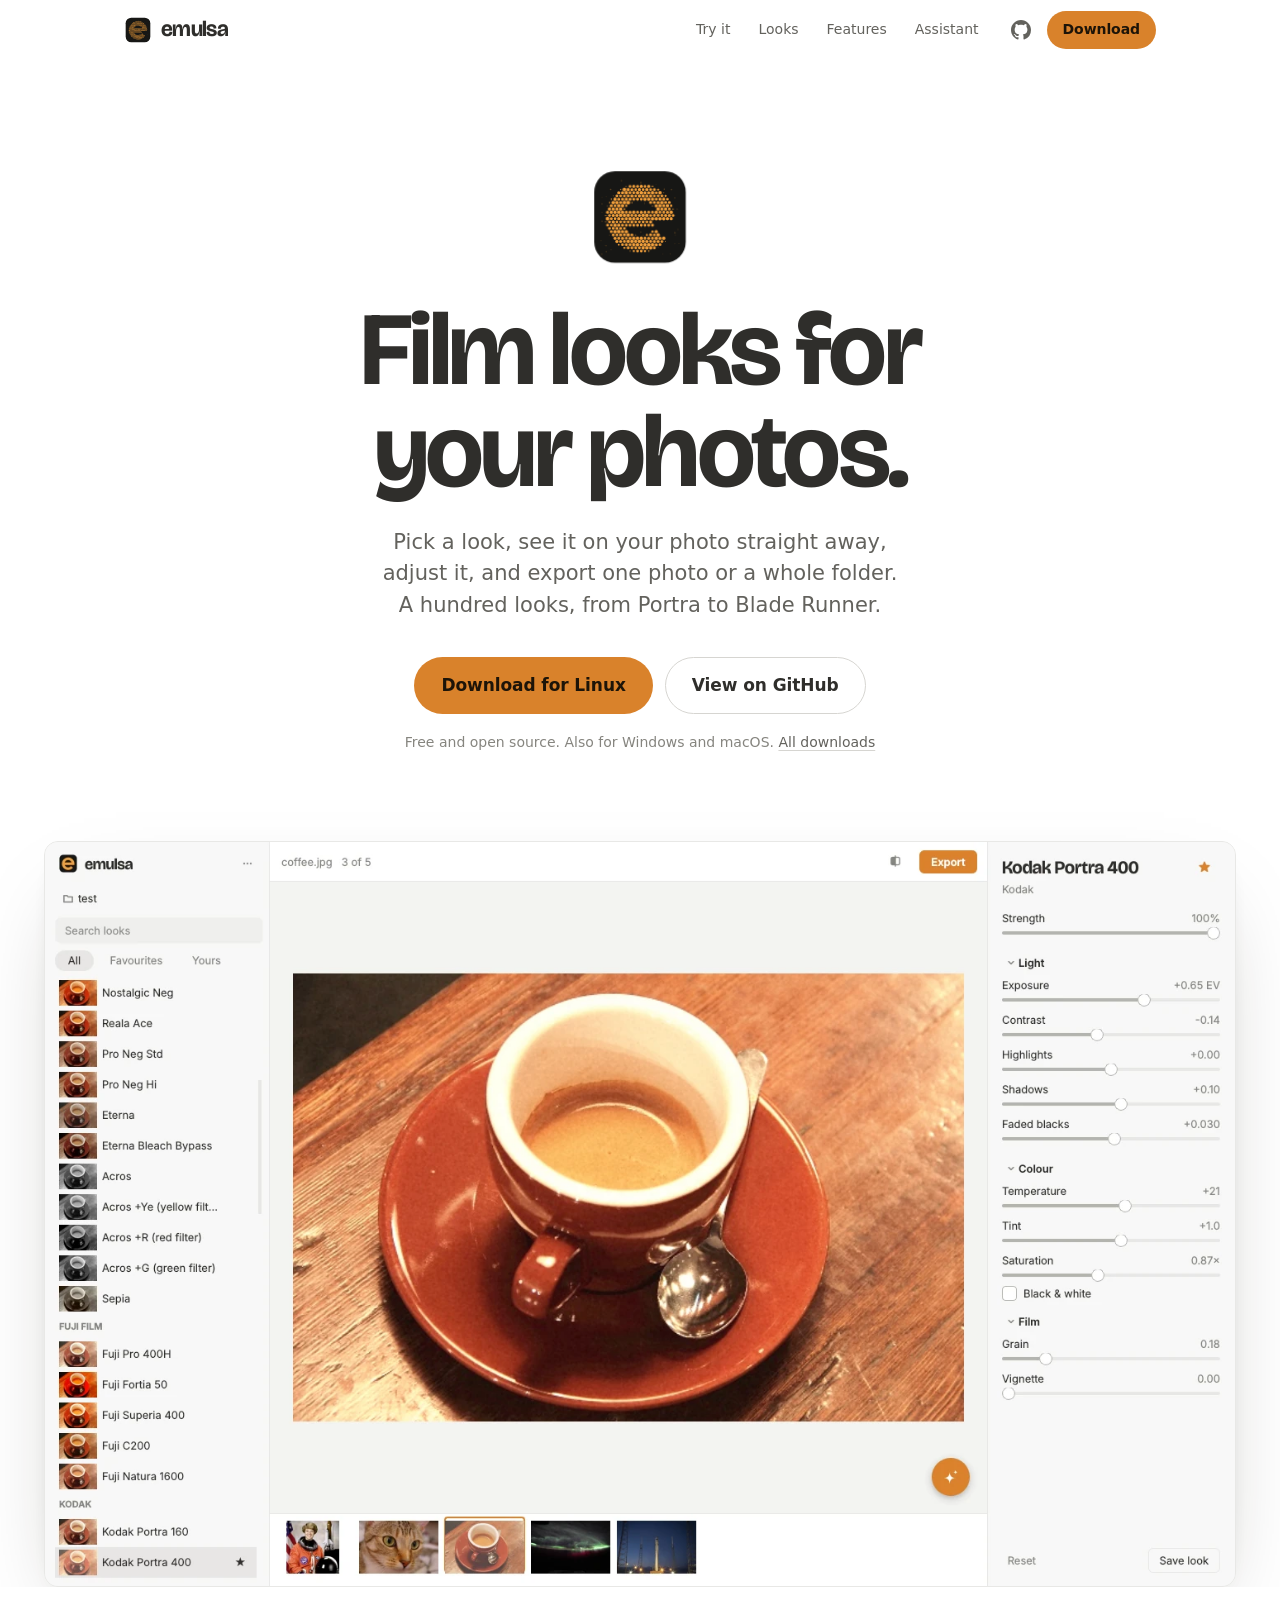
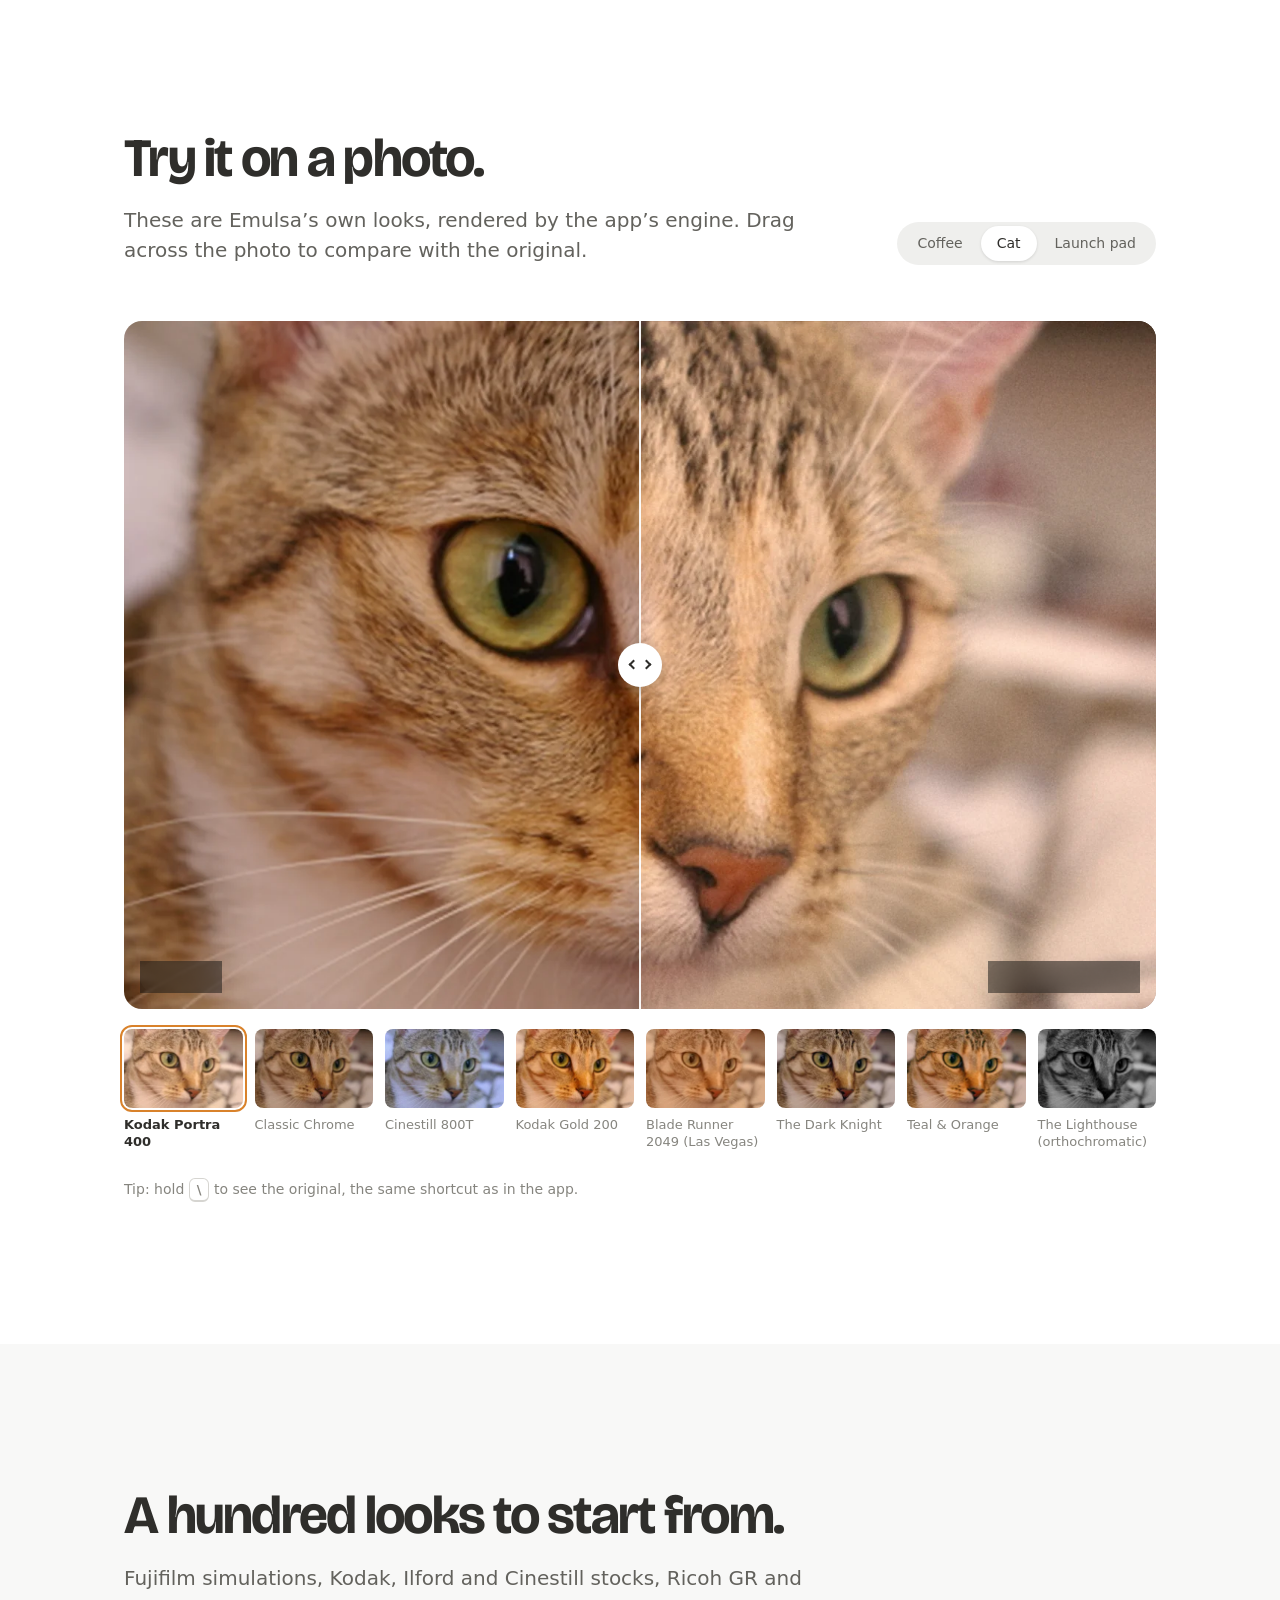
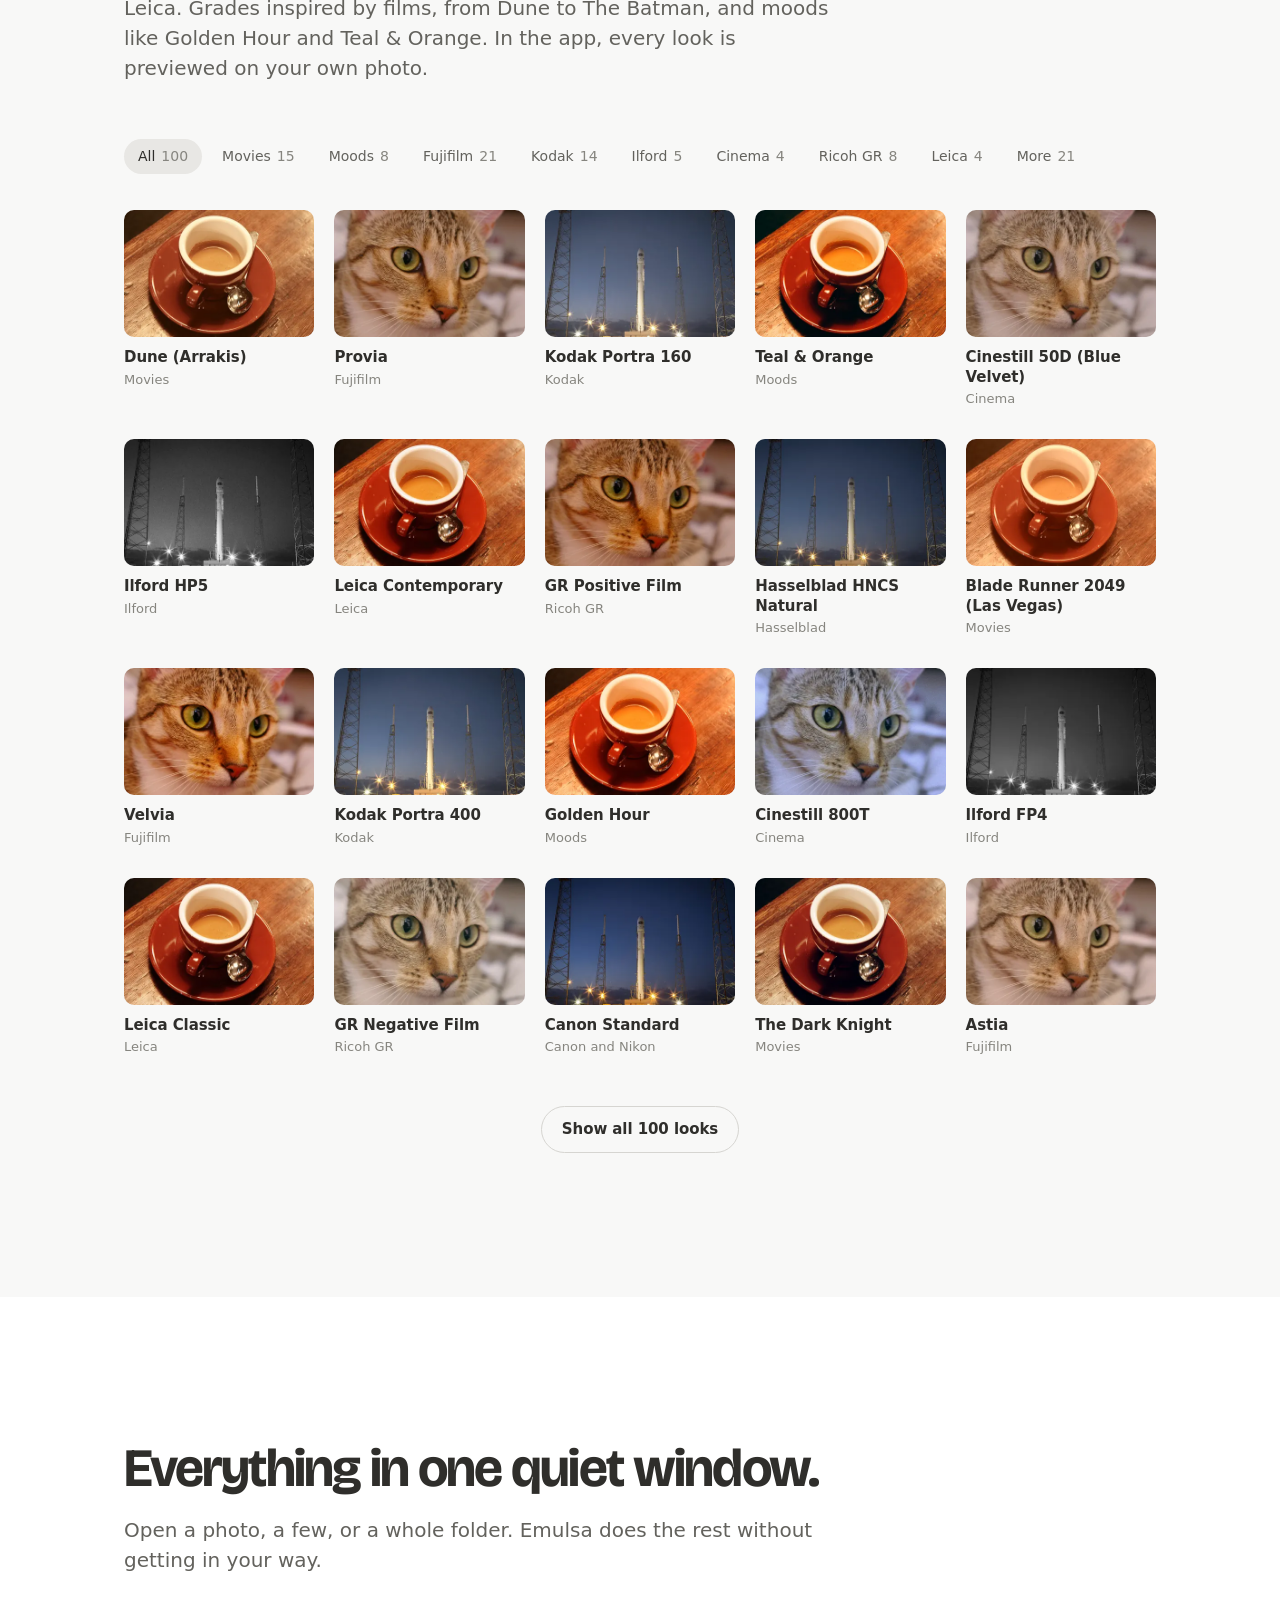
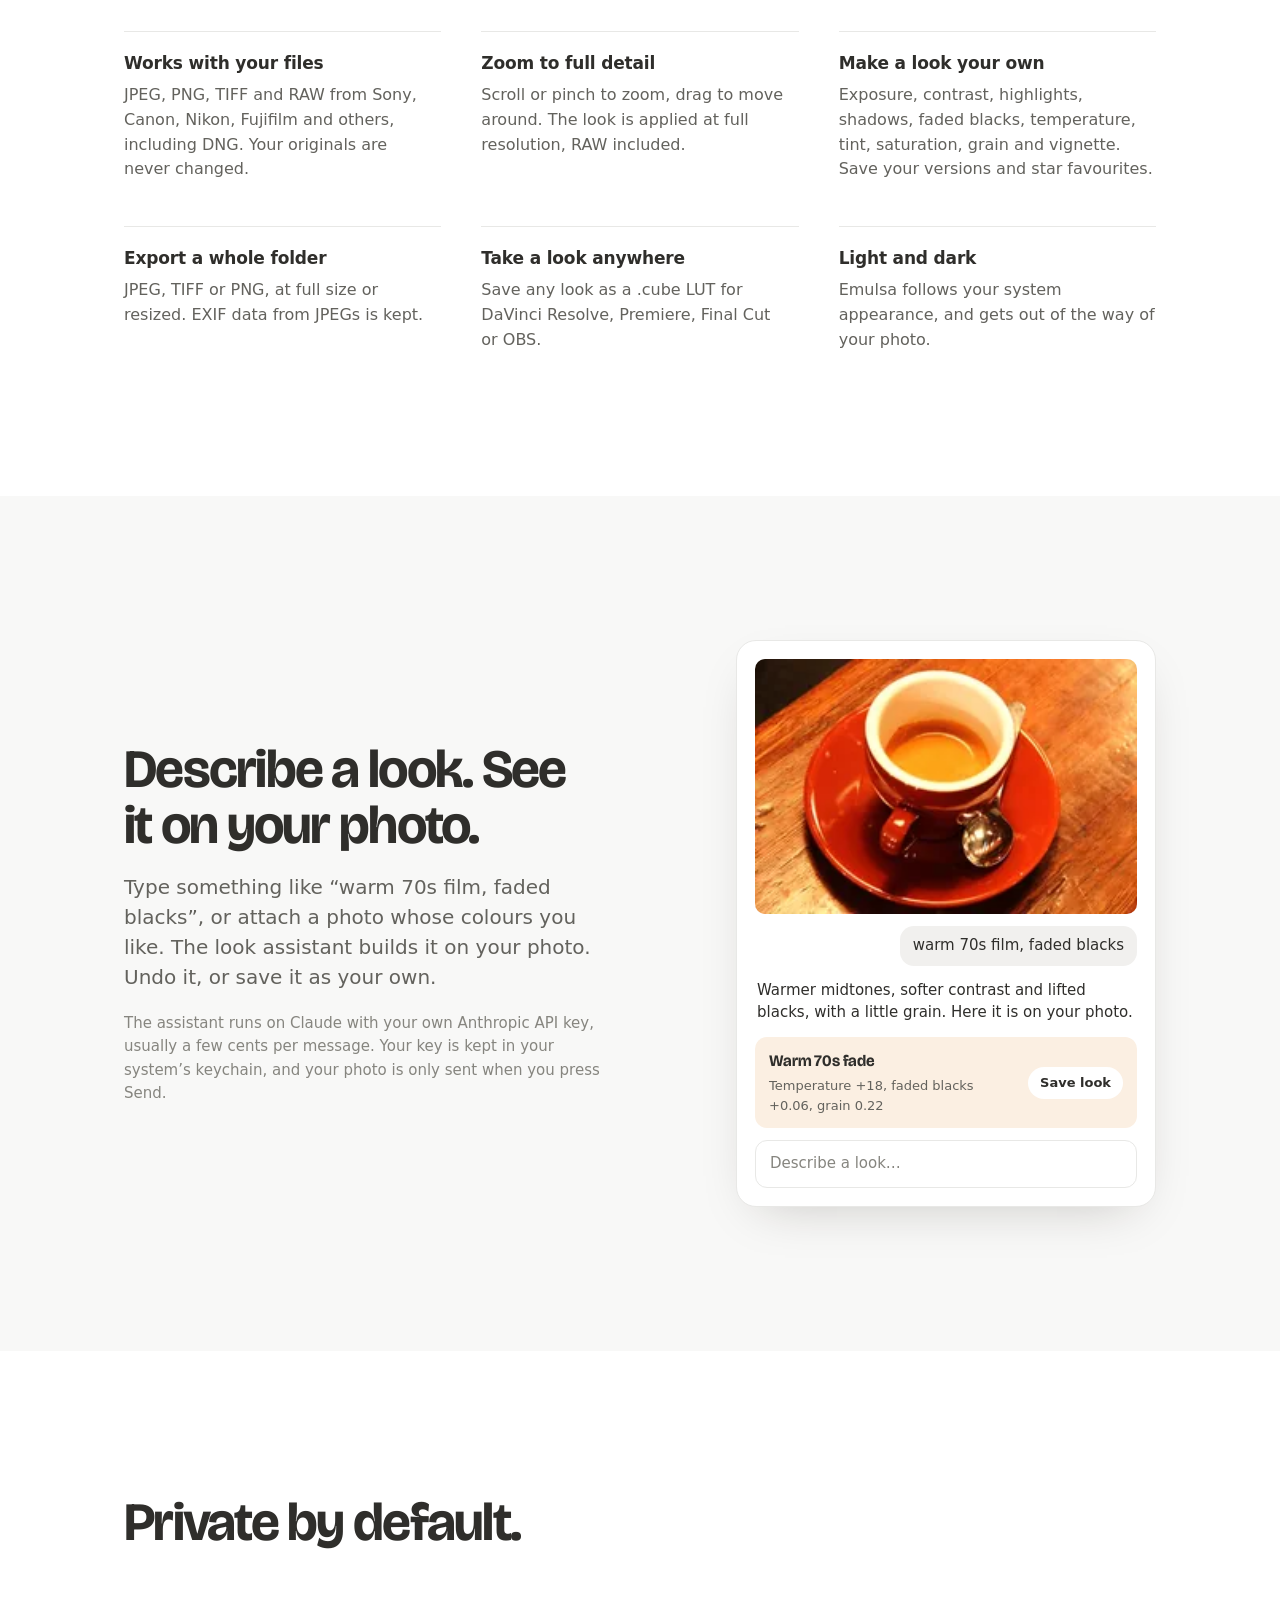
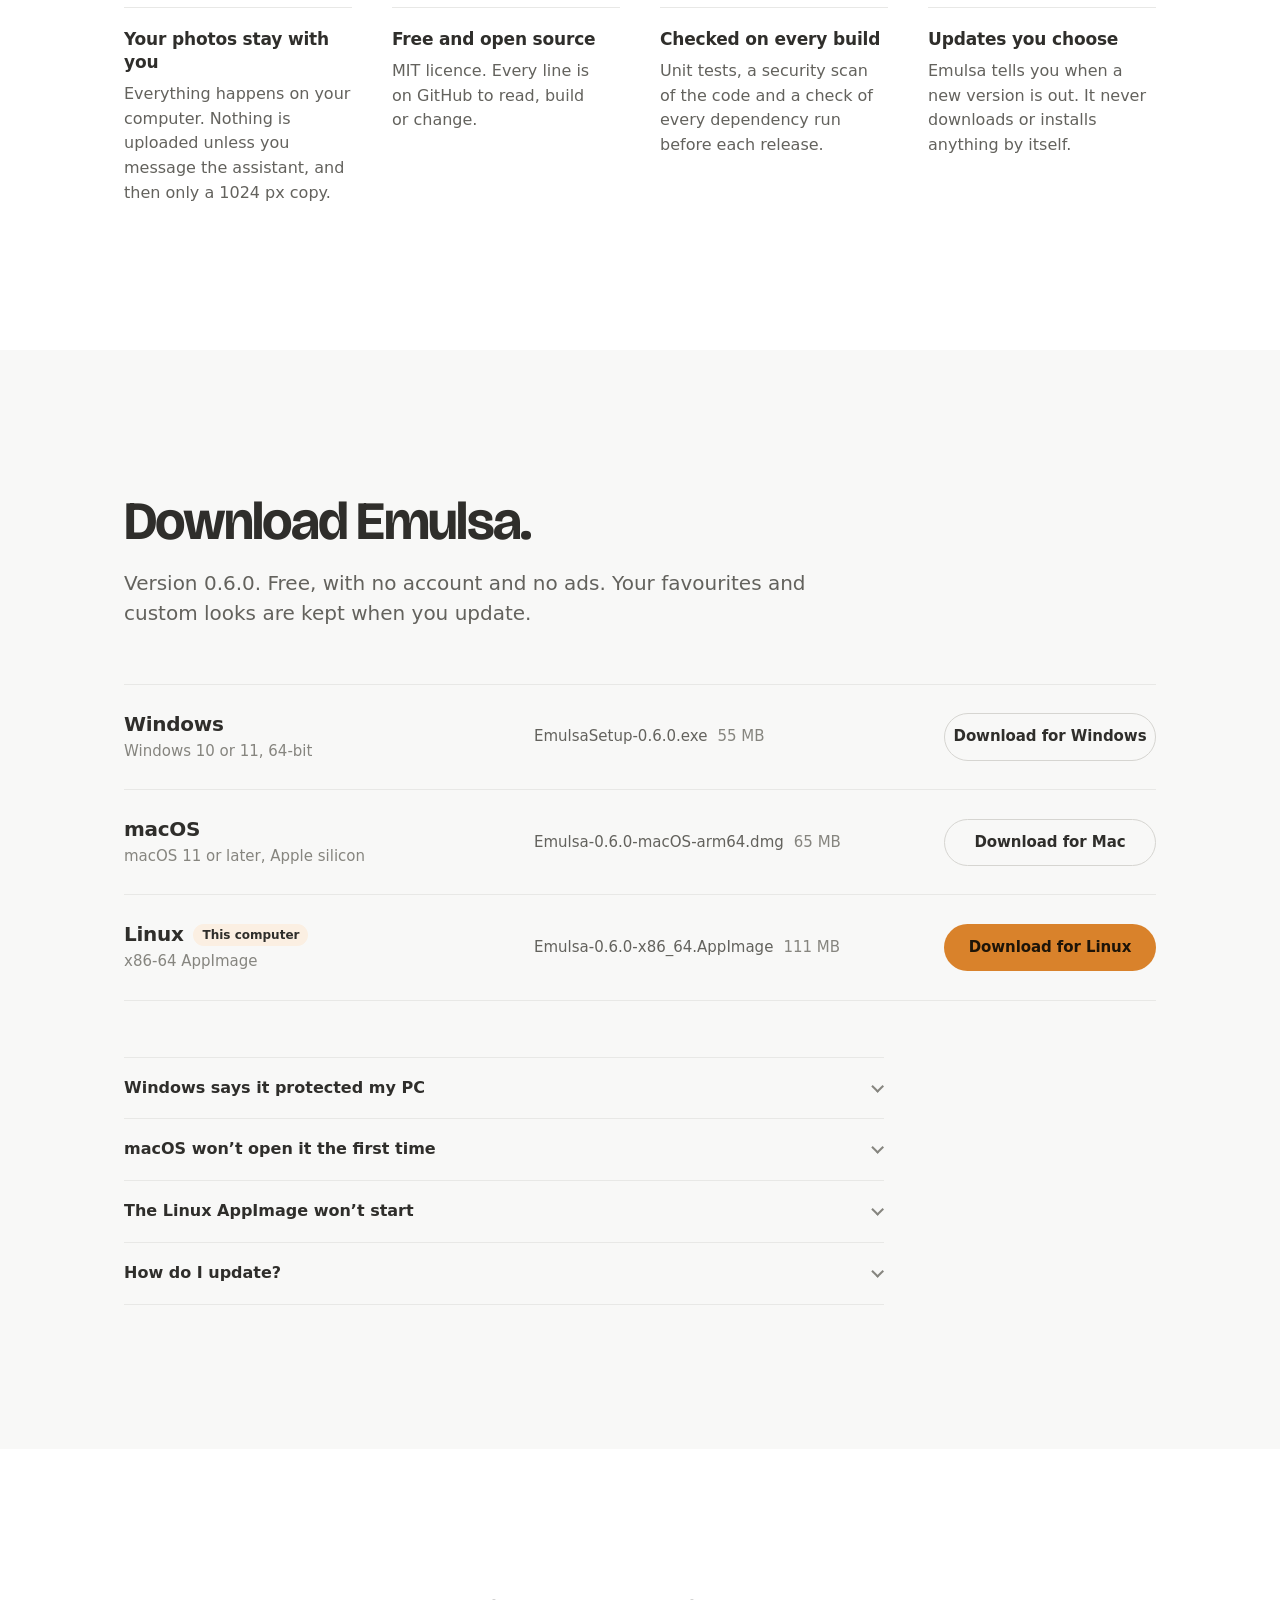
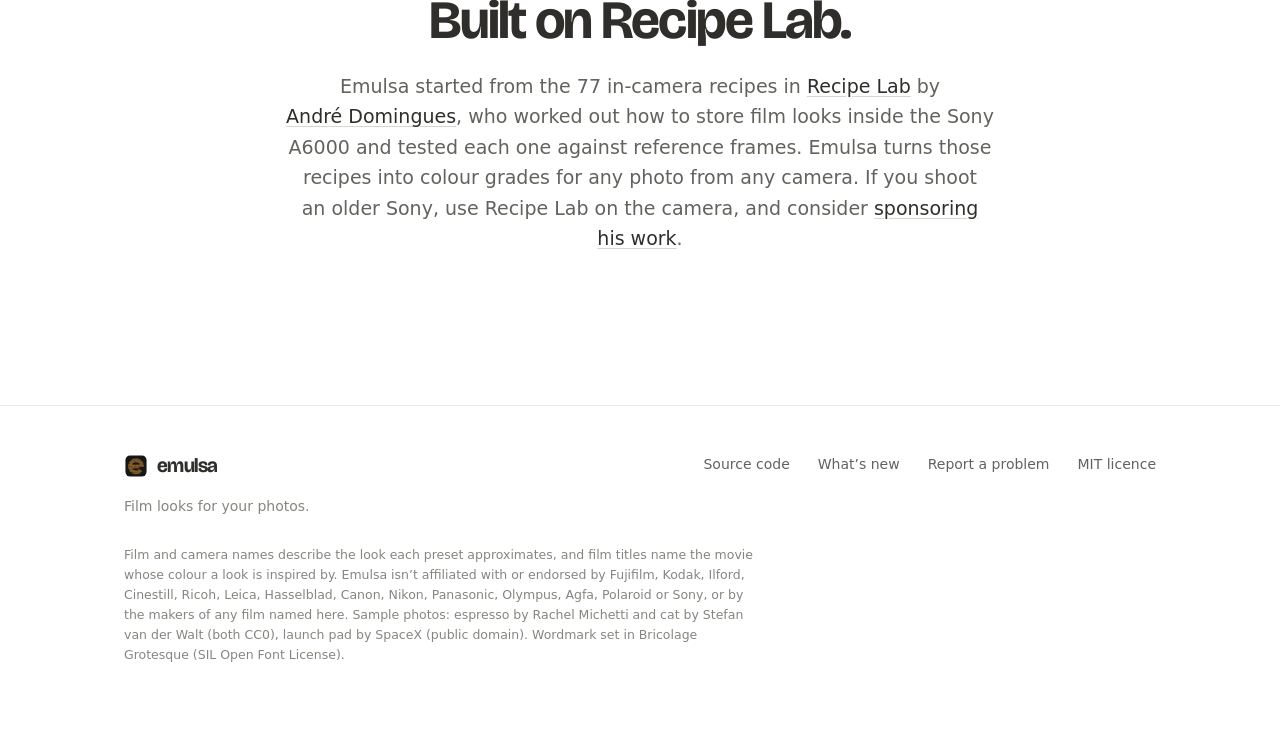
==== commit f67c8056: "Emulsa 0.6.0: 100 looks, Movies and Moods filters, new looks in the demo Co-Authored-By: Claude Opus" ====
--- a/index.html
+++ b/index.html
@@ -4,7 +4,7 @@
 <meta charset="utf-8">
 <meta name="viewport" content="width=device-width, initial-scale=1">
 <title>Emulsa: free film looks and presets for your photos</title>
-<meta name="description" content="Emulsa is a free, open-source app that gives your photos the look of film: Fujifilm simulations, Kodak Portra, Ilford and Cinestill looks, RAW support, batch export and .cube LUTs. For Windows, macOS and Linux.">
+<meta name="description" content="Emulsa is a free, open-source app that gives your photos the look of film: 100 looks, from Fujifilm simulations, Kodak Portra and Cinestill to grades inspired by films. RAW support, batch export and .cube LUTs. For Windows, macOS and Linux.">
 <link rel="canonical" href="https://ajr-alves.github.io/">
 <meta name="robots" content="index, follow, max-image-preview:large">
 <meta name="color-scheme" content="light dark">
@@ -16,7 +16,7 @@
 <meta property="og:type" content="website">
 <meta property="og:title" content="Emulsa: free film looks and presets for your photos">
 <meta property="og:site_name" content="Emulsa">
-<meta property="og:description" content="A free, open-source desktop app with 77 film looks, RAW support, batch export and .cube LUTs.">
+<meta property="og:description" content="A free, open-source desktop app with 100 looks, from Kodak Portra to Blade Runner 2049. RAW support, batch export and .cube LUTs.">
 <meta property="og:image" content="https://ajr-alves.github.io/assets/img/og.png">
 <meta property="og:url" content="https://ajr-alves.github.io/">
 <meta name="twitter:card" content="summary_large_image">
@@ -29,13 +29,13 @@
  "@type": "SoftwareApplication",
  "name": "Emulsa",
  "alternateName": "Emulsa film looks",
- "description": "Free, open-source desktop app that gives photos the look of film: 77 looks including Fujifilm simulations, Kodak Portra, Ilford and Cinestill stocks, with RAW support, batch export and .cube LUT export.",
+ "description": "Free, open-source desktop app that gives photos the look of film: 100 looks including Fujifilm simulations, Kodak Portra, Ilford and Cinestill stocks and grades inspired by films, with RAW support, batch export and .cube LUT export.",
  "applicationCategory": "MultimediaApplication",
  "applicationSubCategory": "Photo editing",
  "operatingSystem": "Windows 10, Windows 11, macOS 11 or later, Linux",
  "url": "https://ajr-alves.github.io/",
  "downloadUrl": "https://github.com/ajr-alves/emulsa/releases/latest",
- "softwareVersion": "0.5.0",
+ "softwareVersion": "0.6.0",
  "license": "https://opensource.org/licenses/MIT",
  "isAccessibleForFree": true,
  "offers": {
@@ -382,7 +382,7 @@
         </g>
       </svg>
       <h1 class="hero-title">Film looks for your&nbsp;photos.</h1>
-      <p class="hero-sub">Pick a look, see it on your photo straight away, adjust it, and export one photo or a whole folder. Seventy-seven looks, from Portra to Tri-X.</p>
+      <p class="hero-sub">Pick a look, see it on your photo straight away, adjust it, and export one photo or a whole folder. A hundred looks, from Portra to Blade&nbsp;Runner.</p>
       <div class="hero-actions">
         <a class="btn btn-primary btn-lg" id="hero-download" href="https://github.com/ajr-alves/emulsa/releases/latest">Download Emulsa</a>
         <a class="btn btn-ghost btn-lg" href="https://github.com/ajr-alves/emulsa">View on GitHub</a>
@@ -427,10 +427,10 @@
         <button class="frame" role="radio" aria-checked="false" data-look="classic-chrome" data-name="Classic Chrome"><img src="assets/img/demo/thumbs/cat-classic-chrome.webp" width="240" height="160" alt=""><span>Classic Chrome</span></button>
         <button class="frame" role="radio" aria-checked="false" data-look="cinestill-800t" data-name="Cinestill 800T"><img src="assets/img/demo/thumbs/cat-cinestill-800t.webp" width="240" height="160" alt=""><span>Cinestill 800T</span></button>
         <button class="frame" role="radio" aria-checked="false" data-look="kodak-gold-200" data-name="Kodak Gold 200"><img src="assets/img/demo/thumbs/cat-kodak-gold-200.webp" width="240" height="160" alt=""><span>Kodak Gold 200</span></button>
-        <button class="frame" role="radio" aria-checked="false" data-look="velvia" data-name="Velvia"><img src="assets/img/demo/thumbs/cat-velvia.webp" width="240" height="160" alt=""><span>Velvia</span></button>
-        <button class="frame" role="radio" aria-checked="false" data-look="kodachrome-64" data-name="Kodachrome 64"><img src="assets/img/demo/thumbs/cat-kodachrome-64.webp" width="240" height="160" alt=""><span>Kodachrome 64</span></button>
-        <button class="frame" role="radio" aria-checked="false" data-look="ilford-hp5" data-name="Ilford HP5"><img src="assets/img/demo/thumbs/cat-ilford-hp5.webp" width="240" height="160" alt=""><span>Ilford HP5</span></button>
-        <button class="frame" role="radio" aria-checked="false" data-look="eterna-bleach-bypass" data-name="Eterna Bleach Bypass"><img src="assets/img/demo/thumbs/cat-eterna-bleach-bypass.webp" width="240" height="160" alt=""><span>Eterna Bleach Bypass</span></button>
+        <button class="frame" role="radio" aria-checked="false" data-look="blade-runner-2049-las-vegas" data-name="Blade Runner 2049 (Las Vegas)"><img src="assets/img/demo/thumbs/cat-blade-runner-2049-las-vegas.webp" width="240" height="160" alt=""><span>Blade Runner 2049 (Las Vegas)</span></button>
+        <button class="frame" role="radio" aria-checked="false" data-look="the-dark-knight" data-name="The Dark Knight"><img src="assets/img/demo/thumbs/cat-the-dark-knight.webp" width="240" height="160" alt=""><span>The Dark Knight</span></button>
+        <button class="frame" role="radio" aria-checked="false" data-look="teal-orange" data-name="Teal &amp; Orange"><img src="assets/img/demo/thumbs/cat-teal-orange.webp" width="240" height="160" alt=""><span>Teal &amp; Orange</span></button>
+        <button class="frame" role="radio" aria-checked="false" data-look="the-lighthouse-orthochromatic" data-name="The Lighthouse (orthochromatic)"><img src="assets/img/demo/thumbs/cat-the-lighthouse-orthochromatic.webp" width="240" height="160" alt=""><span>The Lighthouse (orthochromatic)</span></button>
       </div>
       <p class="hint">Tip: hold <kbd>\</kbd> to see the original, the same shortcut as in the app.</p>
     </div>
@@ -439,11 +439,13 @@
   <section class="section section-tint" id="looks" aria-labelledby="looks-title">
     <div class="wrap">
       <div class="section-head">
-        <h2 id="looks-title">Seventy-seven looks to start from.</h2>
-        <p class="lede">Fujifilm simulations, Kodak, Ilford and Cinestill stocks, Ricoh GR, Leica and more. In the app, every look is previewed on your own photo, so you see the result before you click.</p>
+        <h2 id="looks-title">A hundred looks to start from.</h2>
+        <p class="lede">Fujifilm simulations, Kodak, Ilford and Cinestill stocks, Ricoh GR and Leica. Grades inspired by films, from Dune to The Batman, and moods like Golden Hour and Teal&nbsp;&amp;&nbsp;Orange. In the app, every look is previewed on your own photo.</p>
       </div>
       <div class="chips" role="radiogroup" aria-label="Filter looks by maker">
-        <button role="radio" aria-checked="true" data-filter="all">All<span class="count">77</span></button>
+        <button role="radio" aria-checked="true" data-filter="all">All<span class="count">100</span></button>
+        <button role="radio" aria-checked="false" data-filter="movies">Movies<span class="count">15</span></button>
+        <button role="radio" aria-checked="false" data-filter="moods">Moods<span class="count">8</span></button>
         <button role="radio" aria-checked="false" data-filter="fujifilm">Fujifilm<span class="count">21</span></button>
         <button role="radio" aria-checked="false" data-filter="kodak">Kodak<span class="count">14</span></button>
         <button role="radio" aria-checked="false" data-filter="ilford">Ilford<span class="count">5</span></button>
@@ -453,69 +455,92 @@
         <button role="radio" aria-checked="false" data-filter="more">More<span class="count">21</span></button>
       </div>
       <ul class="grid collapsed" id="grid">
+        <li class="tile-look" data-group="movies"><img src="assets/img/looks/dune-arrakis.webp" width="420" height="280" alt="" loading="lazy" decoding="async"><span class="tl-name">Dune (Arrakis)</span><span class="tl-brand">Movies</span></li>
         <li class="tile-look" data-group="fujifilm"><img src="assets/img/looks/provia.webp" width="420" height="280" alt="" loading="lazy" decoding="async"><span class="tl-name">Provia</span><span class="tl-brand">Fujifilm</span></li>
         <li class="tile-look" data-group="kodak"><img src="assets/img/looks/kodak-portra-160.webp" width="420" height="280" alt="" loading="lazy" decoding="async"><span class="tl-name">Kodak Portra 160</span><span class="tl-brand">Kodak</span></li>
+        <li class="tile-look" data-group="moods"><img src="assets/img/looks/teal-orange.webp" width="420" height="280" alt="" loading="lazy" decoding="async"><span class="tl-name">Teal &amp; Orange</span><span class="tl-brand">Moods</span></li>
         <li class="tile-look" data-group="cinema"><img src="assets/img/looks/cinestill-50d-blue-velvet.webp" width="420" height="280" alt="" loading="lazy" decoding="async"><span class="tl-name">Cinestill 50D (Blue Velvet)</span><span class="tl-brand">Cinema</span></li>
         <li class="tile-look" data-group="ilford"><img src="assets/img/looks/ilford-hp5.webp" width="420" height="280" alt="" loading="lazy" decoding="async"><span class="tl-name">Ilford HP5</span><span class="tl-brand">Ilford</span></li>
         <li class="tile-look" data-group="leica"><img src="assets/img/looks/leica-contemporary.webp" width="420" height="280" alt="" loading="lazy" decoding="async"><span class="tl-name">Leica Contemporary</span><span class="tl-brand">Leica</span></li>
         <li class="tile-look" data-group="ricoh"><img src="assets/img/looks/gr-positive-film.webp" width="420" height="280" alt="" loading="lazy" decoding="async"><span class="tl-name">GR Positive Film</span><span class="tl-brand">Ricoh GR</span></li>
         <li class="tile-look" data-group="more"><img src="assets/img/looks/hasselblad-hncs-natural.webp" width="420" height="280" alt="" loading="lazy" decoding="async"><span class="tl-name">Hasselblad HNCS Natural</span><span class="tl-brand">Hasselblad</span></li>
+        <li class="tile-look" data-group="movies"><img src="assets/img/looks/blade-runner-2049-las-vegas.webp" width="420" height="280" alt="" loading="lazy" decoding="async"><span class="tl-name">Blade Runner 2049 (Las Vegas)</span><span class="tl-brand">Movies</span></li>
         <li class="tile-look" data-group="fujifilm"><img src="assets/img/looks/velvia.webp" width="420" height="280" alt="" loading="lazy" decoding="async"><span class="tl-name">Velvia</span><span class="tl-brand">Fujifilm</span></li>
         <li class="tile-look" data-group="kodak"><img src="assets/img/looks/kodak-portra-400.webp" width="420" height="280" alt="" loading="lazy" decoding="async"><span class="tl-name">Kodak Portra 400</span><span class="tl-brand">Kodak</span></li>
+        <li class="tile-look" data-group="moods"><img src="assets/img/looks/golden-hour.webp" width="420" height="280" alt="" loading="lazy" decoding="async"><span class="tl-name">Golden Hour</span><span class="tl-brand">Moods</span></li>
         <li class="tile-look" data-group="cinema"><img src="assets/img/looks/cinestill-800t.webp" width="420" height="280" alt="" loading="lazy" decoding="async"><span class="tl-name">Cinestill 800T</span><span class="tl-brand">Cinema</span></li>
         <li class="tile-look" data-group="ilford"><img src="assets/img/looks/ilford-fp4.webp" width="420" height="280" alt="" loading="lazy" decoding="async"><span class="tl-name">Ilford FP4</span><span class="tl-brand">Ilford</span></li>
         <li class="tile-look" data-group="leica"><img src="assets/img/looks/leica-classic.webp" width="420" height="280" alt="" loading="lazy" decoding="async"><span class="tl-name">Leica Classic</span><span class="tl-brand">Leica</span></li>
         <li class="tile-look" data-group="ricoh"><img src="assets/img/looks/gr-negative-film.webp" width="420" height="280" alt="" loading="lazy" decoding="async"><span class="tl-name">GR Negative Film</span><span class="tl-brand">Ricoh GR</span></li>
         <li class="tile-look" data-group="more"><img src="assets/img/looks/canon-standard.webp" width="420" height="280" alt="" loading="lazy" decoding="async"><span class="tl-name">Canon Standard</span><span class="tl-brand">Canon and Nikon</span></li>
+        <li class="tile-look" data-group="movies"><img src="assets/img/looks/the-dark-knight.webp" width="420" height="280" alt="" loading="lazy" decoding="async"><span class="tl-name">The Dark Knight</span><span class="tl-brand">Movies</span></li>
         <li class="tile-look" data-group="fujifilm"><img src="assets/img/looks/astia.webp" width="420" height="280" alt="" loading="lazy" decoding="async"><span class="tl-name">Astia</span><span class="tl-brand">Fujifilm</span></li>
         <li class="tile-look" data-group="kodak"><img src="assets/img/looks/kodak-portra-800.webp" width="420" height="280" alt="" loading="lazy" decoding="async"><span class="tl-name">Kodak Portra 800</span><span class="tl-brand">Kodak</span></li>
+        <li class="tile-look" data-group="moods"><img src="assets/img/looks/matte-moody.webp" width="420" height="280" alt="" loading="lazy" decoding="async"><span class="tl-name">Matte Moody</span><span class="tl-brand">Moods</span></li>
         <li class="tile-look" data-group="cinema"><img src="assets/img/looks/classic-cinema.webp" width="420" height="280" alt="" loading="lazy" decoding="async"><span class="tl-name">Classic Cinema</span><span class="tl-brand">Cinema</span></li>
         <li class="tile-look" data-group="ilford"><img src="assets/img/looks/ilford-delta-100.webp" width="420" height="280" alt="" loading="lazy" decoding="async"><span class="tl-name">Ilford Delta 100</span><span class="tl-brand">Ilford</span></li>
         <li class="tile-look" data-group="leica"><img src="assets/img/looks/leica-eternal.webp" width="420" height="280" alt="" loading="lazy" decoding="async"><span class="tl-name">Leica Eternal</span><span class="tl-brand">Leica</span></li>
         <li class="tile-look" data-group="ricoh"><img src="assets/img/looks/gr-bleach-bypass.webp" width="420" height="280" alt="" loading="lazy" decoding="async"><span class="tl-name">GR Bleach Bypass</span><span class="tl-brand">Ricoh GR</span></li>
         <li class="tile-look" data-group="more"><img src="assets/img/looks/canon-portrait.webp" width="420" height="280" alt="" loading="lazy" decoding="async"><span class="tl-name">Canon Portrait</span><span class="tl-brand">Canon and Nikon</span></li>
+        <li class="tile-look" data-group="movies"><img src="assets/img/looks/oppenheimer-black-white.webp" width="420" height="280" alt="" loading="lazy" decoding="async"><span class="tl-name">Oppenheimer (black &amp; white)</span><span class="tl-brand">Movies</span></li>
         <li class="tile-look" data-group="fujifilm"><img src="assets/img/looks/classic-chrome.webp" width="420" height="280" alt="" loading="lazy" decoding="async"><span class="tl-name">Classic Chrome</span><span class="tl-brand">Fujifilm</span></li>
         <li class="tile-look" data-group="kodak"><img src="assets/img/looks/kodak-gold-200.webp" width="420" height="280" alt="" loading="lazy" decoding="async"><span class="tl-name">Kodak Gold 200</span><span class="tl-brand">Kodak</span></li>
+        <li class="tile-look" data-group="moods"><img src="assets/img/looks/neon-night.webp" width="420" height="280" alt="" loading="lazy" decoding="async"><span class="tl-name">Neon Night</span><span class="tl-brand">Moods</span></li>
         <li class="tile-look" data-group="cinema"><img src="assets/img/looks/rec709-video-flat-ish.webp" width="420" height="280" alt="" loading="lazy" decoding="async"><span class="tl-name">Rec709 Video (flat-ish)</span><span class="tl-brand">Cinema</span></li>
         <li class="tile-look" data-group="ilford"><img src="assets/img/looks/ilford-delta-3200.webp" width="420" height="280" alt="" loading="lazy" decoding="async"><span class="tl-name">Ilford Delta 3200</span><span class="tl-brand">Ilford</span></li>
         <li class="tile-look" data-group="leica"><img src="assets/img/looks/leica-monochrom.webp" width="420" height="280" alt="" loading="lazy" decoding="async"><span class="tl-name">Leica Monochrom</span><span class="tl-brand">Leica</span></li>
         <li class="tile-look" data-group="ricoh"><img src="assets/img/looks/gr-retro.webp" width="420" height="280" alt="" loading="lazy" decoding="async"><span class="tl-name">GR Retro</span><span class="tl-brand">Ricoh GR</span></li>
         <li class="tile-look" data-group="more"><img src="assets/img/looks/canon-faithful.webp" width="420" height="280" alt="" loading="lazy" decoding="async"><span class="tl-name">Canon Faithful</span><span class="tl-brand">Canon and Nikon</span></li>
+        <li class="tile-look" data-group="movies"><img src="assets/img/looks/the-brutalist.webp" width="420" height="280" alt="" loading="lazy" decoding="async"><span class="tl-name">The Brutalist</span><span class="tl-brand">Movies</span></li>
         <li class="tile-look" data-group="fujifilm"><img src="assets/img/looks/classic-negative.webp" width="420" height="280" alt="" loading="lazy" decoding="async"><span class="tl-name">Classic Negative</span><span class="tl-brand">Fujifilm</span></li>
         <li class="tile-look" data-group="kodak"><img src="assets/img/looks/kodak-ultra-max-400.webp" width="420" height="280" alt="" loading="lazy" decoding="async"><span class="tl-name">Kodak Ultra Max 400</span><span class="tl-brand">Kodak</span></li>
+        <li class="tile-look" data-group="moods"><img src="assets/img/looks/airy-bright.webp" width="420" height="280" alt="" loading="lazy" decoding="async"><span class="tl-name">Airy Bright</span><span class="tl-brand">Moods</span></li>
         <li class="tile-look" data-group="ilford"><img src="assets/img/looks/ilford-pan-f-50.webp" width="420" height="280" alt="" loading="lazy" decoding="async"><span class="tl-name">Ilford Pan F 50</span><span class="tl-brand">Ilford</span></li>
         <li class="tile-look" data-group="ricoh"><img src="assets/img/looks/gr-cross-process.webp" width="420" height="280" alt="" loading="lazy" decoding="async"><span class="tl-name">GR Cross Process</span><span class="tl-brand">Ricoh GR</span></li>
         <li class="tile-look" data-group="more"><img src="assets/img/looks/nikon-flat.webp" width="420" height="280" alt="" loading="lazy" decoding="async"><span class="tl-name">Nikon Flat</span><span class="tl-brand">Canon and Nikon</span></li>
+        <li class="tile-look" data-group="movies"><img src="assets/img/looks/the-shining-overlook.webp" width="420" height="280" alt="" loading="lazy" decoding="async"><span class="tl-name">The Shining (Overlook)</span><span class="tl-brand">Movies</span></li>
         <li class="tile-look" data-group="fujifilm"><img src="assets/img/looks/nostalgic-neg.webp" width="420" height="280" alt="" loading="lazy" decoding="async"><span class="tl-name">Nostalgic Neg</span><span class="tl-brand">Fujifilm</span></li>
         <li class="tile-look" data-group="kodak"><img src="assets/img/looks/kodak-color-plus-200.webp" width="420" height="280" alt="" loading="lazy" decoding="async"><span class="tl-name">Kodak Color Plus 200</span><span class="tl-brand">Kodak</span></li>
+        <li class="tile-look" data-group="moods"><img src="assets/img/looks/nordic-cold.webp" width="420" height="280" alt="" loading="lazy" decoding="async"><span class="tl-name">Nordic Cold</span><span class="tl-brand">Moods</span></li>
         <li class="tile-look" data-group="ricoh"><img src="assets/img/looks/gr-hi-contrast-b-w.webp" width="420" height="280" alt="" loading="lazy" decoding="async"><span class="tl-name">GR Hi-Contrast B&amp;W</span><span class="tl-brand">Ricoh GR</span></li>
         <li class="tile-look" data-group="more"><img src="assets/img/looks/nikon-vivid.webp" width="420" height="280" alt="" loading="lazy" decoding="async"><span class="tl-name">Nikon Vivid</span><span class="tl-brand">Canon and Nikon</span></li>
+        <li class="tile-look" data-group="movies"><img src="assets/img/looks/there-will-be-blood.webp" width="420" height="280" alt="" loading="lazy" decoding="async"><span class="tl-name">There Will Be Blood</span><span class="tl-brand">Movies</span></li>
         <li class="tile-look" data-group="fujifilm"><img src="assets/img/looks/reala-ace.webp" width="420" height="280" alt="" loading="lazy" decoding="async"><span class="tl-name">Reala Ace</span><span class="tl-brand">Fujifilm</span></li>
         <li class="tile-look" data-group="kodak"><img src="assets/img/looks/kodak-ektar-100.webp" width="420" height="280" alt="" loading="lazy" decoding="async"><span class="tl-name">Kodak Ektar 100</span><span class="tl-brand">Kodak</span></li>
+        <li class="tile-look" data-group="moods"><img src="assets/img/looks/sun-bleached.webp" width="420" height="280" alt="" loading="lazy" decoding="async"><span class="tl-name">Sun-Bleached</span><span class="tl-brand">Moods</span></li>
         <li class="tile-look" data-group="ricoh"><img src="assets/img/looks/gr-hard-monotone.webp" width="420" height="280" alt="" loading="lazy" decoding="async"><span class="tl-name">GR Hard Monotone</span><span class="tl-brand">Ricoh GR</span></li>
         <li class="tile-look" data-group="more"><img src="assets/img/looks/pana-l-monochrome-d.webp" width="420" height="280" alt="" loading="lazy" decoding="async"><span class="tl-name">Pana L.Monochrome D</span><span class="tl-brand">Panasonic and Olympus</span></li>
+        <li class="tile-look" data-group="movies"><img src="assets/img/looks/the-lighthouse-orthochromatic.webp" width="420" height="280" alt="" loading="lazy" decoding="async"><span class="tl-name">The Lighthouse (orthochromatic)</span><span class="tl-brand">Movies</span></li>
         <li class="tile-look" data-group="fujifilm"><img src="assets/img/looks/pro-neg-std.webp" width="420" height="280" alt="" loading="lazy" decoding="async"><span class="tl-name">Pro Neg Std</span><span class="tl-brand">Fujifilm</span></li>
         <li class="tile-look" data-group="kodak"><img src="assets/img/looks/kodak-ektachrome-e100.webp" width="420" height="280" alt="" loading="lazy" decoding="async"><span class="tl-name">Kodak Ektachrome E100</span><span class="tl-brand">Kodak</span></li>
+        <li class="tile-look" data-group="moods"><img src="assets/img/looks/film-noir.webp" width="420" height="280" alt="" loading="lazy" decoding="async"><span class="tl-name">Film Noir</span><span class="tl-brand">Moods</span></li>
         <li class="tile-look" data-group="ricoh"><img src="assets/img/looks/gr-soft-monotone.webp" width="420" height="280" alt="" loading="lazy" decoding="async"><span class="tl-name">GR Soft Monotone</span><span class="tl-brand">Ricoh GR</span></li>
         <li class="tile-look" data-group="more"><img src="assets/img/looks/pana-l-classicneo.webp" width="420" height="280" alt="" loading="lazy" decoding="async"><span class="tl-name">Pana L.ClassicNeo</span><span class="tl-brand">Panasonic and Olympus</span></li>
+        <li class="tile-look" data-group="movies"><img src="assets/img/looks/se7en.webp" width="420" height="280" alt="" loading="lazy" decoding="async"><span class="tl-name">Se7en</span><span class="tl-brand">Movies</span></li>
         <li class="tile-look" data-group="fujifilm"><img src="assets/img/looks/pro-neg-hi.webp" width="420" height="280" alt="" loading="lazy" decoding="async"><span class="tl-name">Pro Neg Hi</span><span class="tl-brand">Fujifilm</span></li>
         <li class="tile-look" data-group="kodak"><img src="assets/img/looks/kodachrome-64.webp" width="420" height="280" alt="" loading="lazy" decoding="async"><span class="tl-name">Kodachrome 64</span><span class="tl-brand">Kodak</span></li>
         <li class="tile-look" data-group="more"><img src="assets/img/looks/olympus-pop-art.webp" width="420" height="280" alt="" loading="lazy" decoding="async"><span class="tl-name">Olympus Pop Art</span><span class="tl-brand">Panasonic and Olympus</span></li>
+        <li class="tile-look" data-group="movies"><img src="assets/img/looks/the-grand-budapest-hotel.webp" width="420" height="280" alt="" loading="lazy" decoding="async"><span class="tl-name">The Grand Budapest Hotel</span><span class="tl-brand">Movies</span></li>
         <li class="tile-look" data-group="fujifilm"><img src="assets/img/looks/eterna.webp" width="420" height="280" alt="" loading="lazy" decoding="async"><span class="tl-name">Eterna</span><span class="tl-brand">Fujifilm</span></li>
         <li class="tile-look" data-group="kodak"><img src="assets/img/looks/kodak-vision3-500t-daylight.webp" width="420" height="280" alt="" loading="lazy" decoding="async"><span class="tl-name">Kodak Vision3 500T (daylight)</span><span class="tl-brand">Kodak</span></li>
         <li class="tile-look" data-group="more"><img src="assets/img/looks/olympus-pale-light.webp" width="420" height="280" alt="" loading="lazy" decoding="async"><span class="tl-name">Olympus Pale &amp; Light</span><span class="tl-brand">Panasonic and Olympus</span></li>
+        <li class="tile-look" data-group="movies"><img src="assets/img/looks/all-quiet-on-the-western-front.webp" width="420" height="280" alt="" loading="lazy" decoding="async"><span class="tl-name">All Quiet on the Western Front</span><span class="tl-brand">Movies</span></li>
         <li class="tile-look" data-group="fujifilm"><img src="assets/img/looks/eterna-bleach-bypass.webp" width="420" height="280" alt="" loading="lazy" decoding="async"><span class="tl-name">Eterna Bleach Bypass</span><span class="tl-brand">Fujifilm</span></li>
         <li class="tile-look" data-group="kodak"><img src="assets/img/looks/kodak-vision-200t-asteroid-city.webp" width="420" height="280" alt="" loading="lazy" decoding="async"><span class="tl-name">Kodak Vision 200T (Asteroid City)</span><span class="tl-brand">Kodak</span></li>
         <li class="tile-look" data-group="more"><img src="assets/img/looks/agfa-vista-200.webp" width="420" height="280" alt="" loading="lazy" decoding="async"><span class="tl-name">Agfa Vista 200</span><span class="tl-brand">Other film</span></li>
+        <li class="tile-look" data-group="movies"><img src="assets/img/looks/the-wind-rises-summer-sky.webp" width="420" height="280" alt="" loading="lazy" decoding="async"><span class="tl-name">The Wind Rises (summer sky)</span><span class="tl-brand">Movies</span></li>
         <li class="tile-look" data-group="fujifilm"><img src="assets/img/looks/acros.webp" width="420" height="280" alt="" loading="lazy" decoding="async"><span class="tl-name">Acros</span><span class="tl-brand">Fujifilm</span></li>
         <li class="tile-look" data-group="kodak"><img src="assets/img/looks/kodak-tri-x-400.webp" width="420" height="280" alt="" loading="lazy" decoding="async"><span class="tl-name">Kodak Tri-X 400</span><span class="tl-brand">Kodak</span></li>
         <li class="tile-look" data-group="more"><img src="assets/img/looks/agfa-ultra-100.webp" width="420" height="280" alt="" loading="lazy" decoding="async"><span class="tl-name">Agfa Ultra 100</span><span class="tl-brand">Other film</span></li>
+        <li class="tile-look" data-group="movies"><img src="assets/img/looks/pulp-fiction.webp" width="420" height="280" alt="" loading="lazy" decoding="async"><span class="tl-name">Pulp Fiction</span><span class="tl-brand">Movies</span></li>
         <li class="tile-look" data-group="fujifilm"><img src="assets/img/looks/acros-ye-yellow-filter.webp" width="420" height="280" alt="" loading="lazy" decoding="async"><span class="tl-name">Acros +Ye (yellow filter)</span><span class="tl-brand">Fujifilm</span></li>
         <li class="tile-look" data-group="kodak"><img src="assets/img/looks/kodak-t-max.webp" width="420" height="280" alt="" loading="lazy" decoding="async"><span class="tl-name">Kodak T-Max</span><span class="tl-brand">Kodak</span></li>
         <li class="tile-look" data-group="more"><img src="assets/img/looks/polaroid-instax.webp" width="420" height="280" alt="" loading="lazy" decoding="async"><span class="tl-name">Polaroid / Instax</span><span class="tl-brand">Other film</span></li>
+        <li class="tile-look" data-group="movies"><img src="assets/img/looks/nosferatu-moonlight.webp" width="420" height="280" alt="" loading="lazy" decoding="async"><span class="tl-name">Nosferatu (moonlight)</span><span class="tl-brand">Movies</span></li>
         <li class="tile-look" data-group="fujifilm"><img src="assets/img/looks/acros-r-red-filter.webp" width="420" height="280" alt="" loading="lazy" decoding="async"><span class="tl-name">Acros +R (red filter)</span><span class="tl-brand">Fujifilm</span></li>
         <li class="tile-look" data-group="kodak"><img src="assets/img/looks/kodak-tri-x-1600-pushed.webp" width="420" height="280" alt="" loading="lazy" decoding="async"><span class="tl-name">Kodak Tri-X 1600 (pushed)</span><span class="tl-brand">Kodak</span></li>
         <li class="tile-look" data-group="more"><img src="assets/img/looks/factory-st.webp" width="420" height="280" alt="" loading="lazy" decoding="async"><span class="tl-name">Sony Standard</span><span class="tl-brand">Sony</span></li>
+        <li class="tile-look" data-group="movies"><img src="assets/img/looks/the-batman.webp" width="420" height="280" alt="" loading="lazy" decoding="async"><span class="tl-name">The Batman</span><span class="tl-brand">Movies</span></li>
         <li class="tile-look" data-group="fujifilm"><img src="assets/img/looks/acros-g-green-filter.webp" width="420" height="280" alt="" loading="lazy" decoding="async"><span class="tl-name">Acros +G (green filter)</span><span class="tl-brand">Fujifilm</span></li>
         <li class="tile-look" data-group="more"><img src="assets/img/looks/sony-pt-portrait.webp" width="420" height="280" alt="" loading="lazy" decoding="async"><span class="tl-name">Sony PT (portrait)</span><span class="tl-brand">Sony</span></li>
         <li class="tile-look" data-group="fujifilm"><img src="assets/img/looks/sepia.webp" width="420" height="280" alt="" loading="lazy" decoding="async"><span class="tl-name">Sepia</span><span class="tl-brand">Fujifilm</span></li>
@@ -532,7 +557,7 @@
         <li class="tile-look" data-group="more"><img src="assets/img/looks/sony-sh-soft-high-key.webp" width="420" height="280" alt="" loading="lazy" decoding="async"><span class="tl-name">Sony SH (soft high-key)</span><span class="tl-brand">Sony</span></li>
       </ul>
       <div class="grid-more">
-        <button class="btn btn-ghost" id="show-all" aria-controls="grid">Show all 77 looks</button>
+        <button class="btn btn-ghost" id="show-all" aria-controls="grid">Show all 100 looks</button>
       </div>
     </div>
   </section>
@@ -625,7 +650,7 @@
     <div class="wrap">
       <div class="section-head">
         <h2 id="download-title">Download Emulsa.</h2>
-        <p class="lede">Version <span data-version>0.5.0</span>. Free, with no account and no ads. Your favourites and custom looks are kept when you update.</p>
+        <p class="lede">Version <span data-version>0.6.0</span>. Free, with no account and no ads. Your favourites and custom looks are kept when you update.</p>
       </div>
       <ul class="downloads">
         <li class="dl" data-os="windows">
@@ -633,24 +658,24 @@
             <h3>Windows</h3>
             <p>Windows 10 or 11, 64-bit</p>
           </div>
-          <p class="dl-file"><span data-name>EmulsaSetup-0.5.0.exe</span><span class="dl-size" data-size>55 MB</span></p>
-          <a class="btn btn-primary" data-link href="https://github.com/ajr-alves/emulsa/releases/download/v0.5.0/EmulsaSetup-0.5.0.exe">Download for Windows</a>
+          <p class="dl-file"><span data-name>EmulsaSetup-0.6.0.exe</span><span class="dl-size" data-size>55 MB</span></p>
+          <a class="btn btn-primary" data-link href="https://github.com/ajr-alves/emulsa/releases/download/v0.6.0/EmulsaSetup-0.6.0.exe">Download for Windows</a>
         </li>
         <li class="dl" data-os="mac">
           <div class="dl-os">
             <h3>macOS</h3>
             <p>macOS 11 or later, Apple silicon</p>
           </div>
-          <p class="dl-file"><span data-name>Emulsa-0.5.0-macOS-arm64.dmg</span><span class="dl-size" data-size>65 MB</span></p>
-          <a class="btn btn-primary" data-link href="https://github.com/ajr-alves/emulsa/releases/download/v0.5.0/Emulsa-0.5.0-macOS-arm64.dmg">Download for Mac</a>
+          <p class="dl-file"><span data-name>Emulsa-0.6.0-macOS-arm64.dmg</span><span class="dl-size" data-size>65 MB</span></p>
+          <a class="btn btn-primary" data-link href="https://github.com/ajr-alves/emulsa/releases/download/v0.6.0/Emulsa-0.6.0-macOS-arm64.dmg">Download for Mac</a>
         </li>
         <li class="dl" data-os="linux">
           <div class="dl-os">
             <h3>Linux</h3>
             <p>x86-64 AppImage</p>
           </div>
-          <p class="dl-file"><span data-name>Emulsa-0.5.0-x86_64.AppImage</span><span class="dl-size" data-size>111 MB</span></p>
-          <a class="btn btn-primary" data-link href="https://github.com/ajr-alves/emulsa/releases/download/v0.5.0/Emulsa-0.5.0-x86_64.AppImage">Download for Linux</a>
+          <p class="dl-file"><span data-name>Emulsa-0.6.0-x86_64.AppImage</span><span class="dl-size" data-size>111 MB</span></p>
+          <a class="btn btn-primary" data-link href="https://github.com/ajr-alves/emulsa/releases/download/v0.6.0/Emulsa-0.6.0-x86_64.AppImage">Download for Linux</a>
         </li>
       </ul>
 
@@ -699,7 +724,7 @@
       <a href="https://github.com/ajr-alves/emulsa/issues">Report a problem</a>
       <a href="https://github.com/ajr-alves/emulsa/blob/main/LICENSE">MIT licence</a>
     </nav>
-    <p class="footer-fine">Film and camera names describe the look each preset approximates. Emulsa isn’t affiliated with or endorsed by Fujifilm, Kodak, Ilford, Cinestill, Ricoh, Leica, Hasselblad, Canon, Nikon, Panasonic, Olympus, Agfa, Polaroid or Sony. Sample photos: espresso by Rachel Michetti and cat by Stefan van der Walt (both CC0), launch pad by SpaceX (public domain). Wordmark set in Bricolage Grotesque (SIL Open Font License).</p>
+    <p class="footer-fine">Film and camera names describe the look each preset approximates, and film titles name the movie whose colour a look is inspired by. Emulsa isn’t affiliated with or endorsed by Fujifilm, Kodak, Ilford, Cinestill, Ricoh, Leica, Hasselblad, Canon, Nikon, Panasonic, Olympus, Agfa, Polaroid or Sony, or by the makers of any film named here. Sample photos: espresso by Rachel Michetti and cat by Stefan van der Walt (both CC0), launch pad by SpaceX (public domain). Wordmark set in Bricolage Grotesque (SIL Open Font License).</p>
   </div>
 </footer>
 
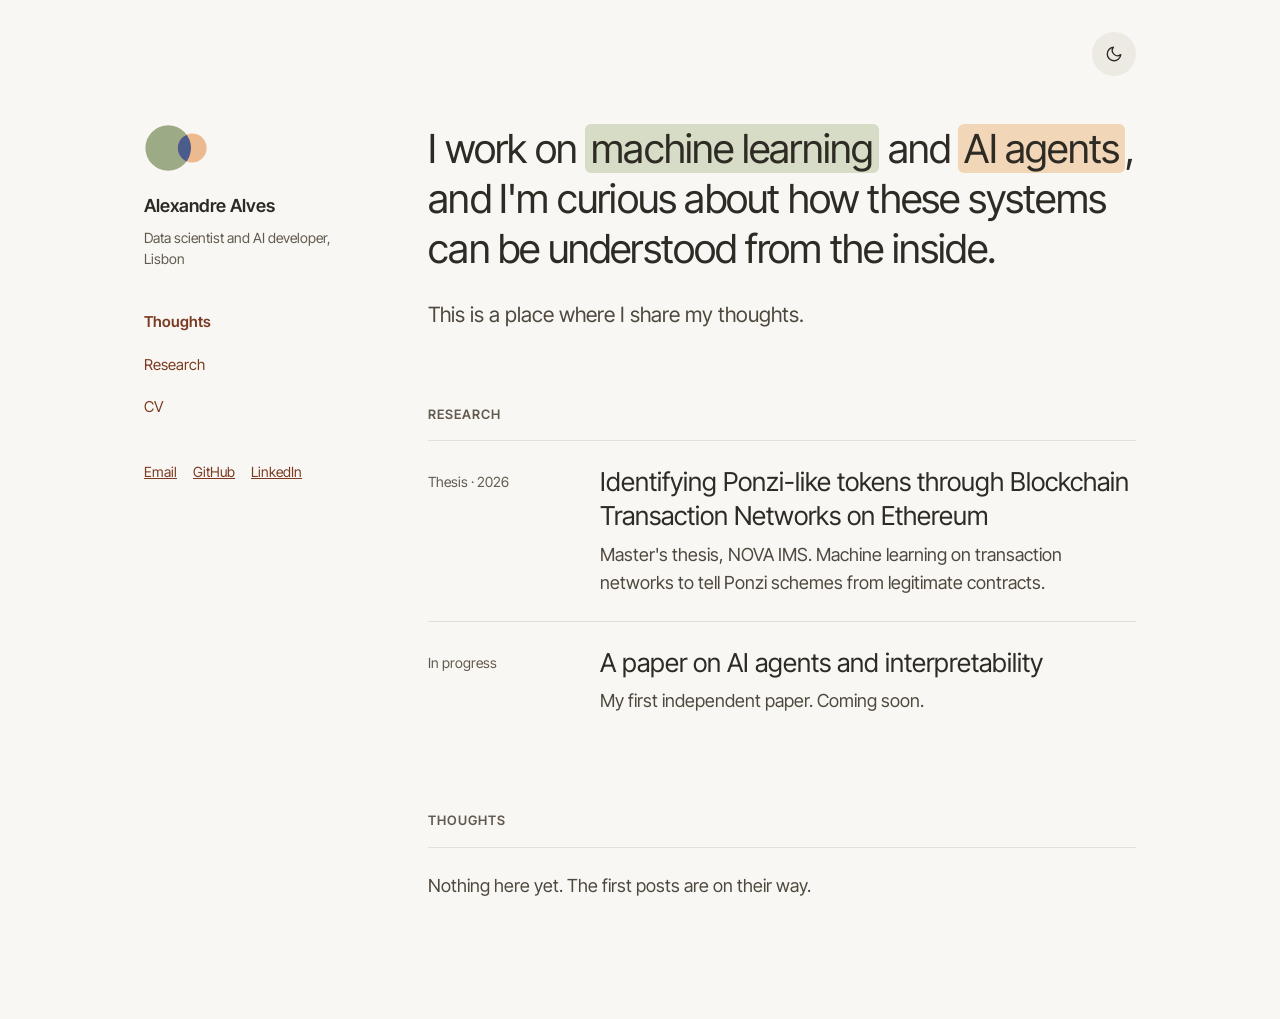
==== commit 50b7af59: "Personal site: home, thesis page, CV and dark mode Replaces the Emulsa website, which has been retir" ====
--- a/index.html
+++ b/index.html
@@ -3,731 +3,86 @@
 <head>
 <meta charset="utf-8">
 <meta name="viewport" content="width=device-width, initial-scale=1">
-<title>Emulsa: free film looks and presets for your photos</title>
-<meta name="description" content="Emulsa is a free, open-source app that gives your photos the look of film: 100 looks, from Fujifilm simulations, Kodak Portra and Cinestill to grades inspired by films. RAW support, batch export and .cube LUTs. For Windows, macOS and Linux.">
+<title>Alexandre Alves</title>
+<meta name="description" content="Alexandre Alves, data scientist and AI developer in Lisbon. Research and thoughts on machine learning, AI agents and how these systems can be understood from the inside.">
 <link rel="canonical" href="https://ajr-alves.github.io/">
-<meta name="robots" content="index, follow, max-image-preview:large">
-<meta name="color-scheme" content="light dark">
-<meta name="theme-color" content="#ffffff" media="(prefers-color-scheme: light)">
-<meta name="theme-color" content="#1c1c1b" media="(prefers-color-scheme: dark)">
-<link rel="icon" href="assets/img/mark.svg" type="image/svg+xml">
-<link rel="icon" href="assets/img/favicon-64.png" sizes="64x64" type="image/png">
-<link rel="apple-touch-icon" href="assets/img/apple-touch-icon.png">
 <meta property="og:type" content="website">
-<meta property="og:title" content="Emulsa: free film looks and presets for your photos">
-<meta property="og:site_name" content="Emulsa">
-<meta property="og:description" content="A free, open-source desktop app with 100 looks, from Kodak Portra to Blade Runner 2049. RAW support, batch export and .cube LUTs.">
-<meta property="og:image" content="https://ajr-alves.github.io/assets/img/og.png">
+<meta property="og:title" content="Alexandre Alves">
+<meta property="og:description" content="Research and thoughts on machine learning and AI agents.">
 <meta property="og:url" content="https://ajr-alves.github.io/">
-<meta name="twitter:card" content="summary_large_image">
-<meta property="og:image:width" content="1200">
-<meta property="og:image:height" content="630">
-<meta property="og:image:alt" content="The Emulsa logo and the words Film looks for your photos">
-<script type="application/ld+json">
-{
- "@context": "https://schema.org",
- "@type": "SoftwareApplication",
- "name": "Emulsa",
- "alternateName": "Emulsa film looks",
- "description": "Free, open-source desktop app that gives photos the look of film: 100 looks including Fujifilm simulations, Kodak Portra, Ilford and Cinestill stocks and grades inspired by films, with RAW support, batch export and .cube LUT export.",
- "applicationCategory": "MultimediaApplication",
- "applicationSubCategory": "Photo editing",
- "operatingSystem": "Windows 10, Windows 11, macOS 11 or later, Linux",
- "url": "https://ajr-alves.github.io/",
- "downloadUrl": "https://github.com/ajr-alves/emulsa/releases/latest",
- "softwareVersion": "0.6.0",
- "license": "https://opensource.org/licenses/MIT",
- "isAccessibleForFree": true,
- "offers": {
-  "@type": "Offer",
-  "price": "0",
-  "priceCurrency": "EUR"
- },
- "image": "https://ajr-alves.github.io/assets/img/og.png",
- "screenshot": "https://ajr-alves.github.io/assets/img/screenshot.webp",
- "author": {
-  "@type": "Person",
-  "name": "ajr-alves",
-  "url": "https://github.com/ajr-alves"
- },
- "codeRepository": "https://github.com/ajr-alves/emulsa",
- "sameAs": [
-  "https://github.com/ajr-alves/emulsa"
- ]
-}
-</script>
-<link rel="preload" href="assets/fonts/BricolageGrotesque-Bold.woff2" as="font" type="font/woff2" crossorigin>
-<link rel="stylesheet" href="assets/site.css">
+<meta name="theme-color" content="#F8F7F3" media="(prefers-color-scheme: light)">
+<meta name="theme-color" content="#1B1A17" media="(prefers-color-scheme: dark)">
+<link rel="icon" href="/favicon.svg" type="image/svg+xml">
+<link rel="icon" href="/favicon-32.png" sizes="32x32" type="image/png">
+<link rel="apple-touch-icon" href="/apple-touch-icon.png">
+<script>(function(){var t=null;try{t=localStorage.getItem('theme');}catch(e){}if(t==='dark'||t==='light'){document.documentElement.setAttribute('data-theme',t);}})();</script>
+<link rel="preconnect" href="https://fonts.googleapis.com">
+<link rel="preconnect" href="https://fonts.gstatic.com" crossorigin>
+<link href="https://fonts.googleapis.com/css2?family=Inter+Tight:wght@400;500;600&display=swap" rel="stylesheet">
+<link rel="stylesheet" href="/assets/style.css">
+<script src="/assets/theme.js" defer></script>
 </head>
 <body>
-<a class="skip" href="#main">Skip to content</a>
+<a class="skip" href="#content">Skip to content</a>
+<div class="wrap">
 
-<header class="nav" id="nav">
-  <div class="wrap nav-inner">
-    <a class="brand" href="#top" aria-label="Emulsa home">
-      <img src="assets/img/mark.svg" alt="" width="28" height="28">
-      <span class="wordmark">emulsa</span>
-    </a>
-    <nav class="nav-links" aria-label="Sections">
-      <a href="#try">Try it</a>
-      <a href="#looks">Looks</a>
-      <a href="#features">Features</a>
-      <a href="#assistant">Assistant</a>
-    </nav>
-    <div class="nav-end">
-      <a class="nav-gh" href="https://github.com/ajr-alves/emulsa" aria-label="Emulsa on GitHub">
-        <svg viewBox="0 0 16 16" width="20" height="20" aria-hidden="true"><path fill="currentColor" d="M8 0C3.58 0 0 3.58 0 8c0 3.54 2.29 6.53 5.47 7.59.4.07.55-.17.55-.38 0-.19-.01-.82-.01-1.49-2.01.37-2.53-.49-2.69-.94-.09-.23-.48-.94-.82-1.13-.28-.15-.68-.52-.01-.53.63-.01 1.08.58 1.23.82.72 1.21 1.87.87 2.33.66.07-.52.28-.87.51-1.07-1.78-.2-3.64-.89-3.64-3.95 0-.87.31-1.59.82-2.15-.08-.2-.36-1.02.08-2.12 0 0 .67-.21 2.2.82.64-.18 1.32-.27 2-.27.68 0 1.36.09 2 .27 1.53-1.04 2.2-.82 2.2-.82.44 1.1.16 1.92.08 2.12.51.56.82 1.27.82 2.15 0 3.07-1.87 3.75-3.65 3.95.29.25.54.73.54 1.48 0 1.07-.01 1.93-.01 2.2 0 .21.15.46.55.38A8.013 8.013 0 0016 8c0-4.42-3.58-8-8-8z"/></svg>
-      </a>
-      <a class="btn btn-primary btn-sm" href="#download">Download</a>
-    </div>
+  <div class="topbar">
+    <button class="theme-toggle" type="button" aria-label="Switch to dark mode">
+      <svg class="moon" width="18" height="18" viewBox="0 0 24 24" fill="none" stroke="currentColor" stroke-width="1.8" stroke-linecap="round" stroke-linejoin="round" aria-hidden="true"><path d="M21 12.8A9 9 0 1 1 11.2 3a7 7 0 0 0 9.8 9.8z"/></svg>
+      <svg class="sun" width="18" height="18" viewBox="0 0 24 24" fill="none" stroke="currentColor" stroke-width="1.8" stroke-linecap="round" aria-hidden="true"><circle cx="12" cy="12" r="4"/><path d="M12 2v2M12 20v2M4.9 4.9l1.4 1.4M17.7 17.7l1.4 1.4M2 12h2M20 12h2M4.9 19.1l1.4-1.4M17.7 6.3l1.4-1.4"/></svg>
+    </button>
   </div>
-</header>
 
-<main id="main">
+  <div class="layout">
+    <aside class="side">
+      <div class="id">
+        <img src="/assets/mark.svg" width="64" height="48" alt="">
+        <span class="name">Alexandre Alves</span>
+        <span class="role">Data scientist and AI developer, Lisbon</span>
+      </div>
+      <nav aria-label="Main">
+        <a href="#thoughts" class="current">Thoughts</a>
+        <a href="#research">Research</a>
+        <a href="/files/Alexandre-Alves-CV.pdf">CV</a>
+      </nav>
+      <div class="links">
+        <a href="mailto:alexandre.jr.alves@outlook.pt">Email</a>
+        <a href="https://github.com/ajr-alves" rel="me">GitHub</a>
+        <a href="https://www.linkedin.com/in/alexandre-j-r-alves/" rel="me">LinkedIn</a>
+      </div>
+    </aside>
 
-  <section class="hero" id="top">
-    <div class="wrap hero-inner">
-      <svg class="develop" viewBox="0 0 100 100" role="img" aria-label="The Emulsa mark: a lowercase e made of film grain">
-        <rect class="tile" x="6" y="6" width="88" height="88" rx="20" fill="#171715"/>
-        <g class="specks">
-          <circle cx="85.8" cy="42.1" r="0.49" style="--d:0.678"/>
-          <circle cx="84.0" cy="67.1" r="0.41" style="--d:0.693"/>
-          <circle cx="21.7" cy="23.5" r="0.67" style="--d:0.784"/>
-          <circle cx="73.3" cy="23.1" r="0.64" style="--d:0.875"/>
-          <circle cx="86.5" cy="62.0" r="0.47" style="--d:0.711"/>
-          <circle cx="13.1" cy="85.8" r="0.58" style="--d:0.42"/>
-          <circle cx="22.0" cy="81.2" r="0.47" style="--d:0.585"/>
-          <circle cx="13.4" cy="45.4" r="0.41" style="--d:0.407"/>
-          <circle cx="12.3" cy="72.7" r="0.41" style="--d:0.306"/>
-          <circle cx="54.3" cy="36.8" r="0.53" style="--d:0.583"/>
-          <circle cx="50.9" cy="64.6" r="0.51" style="--d:0.729"/>
-          <circle cx="83.6" cy="65.1" r="0.66" style="--d:0.407"/>
-          <circle cx="83.6" cy="31.7" r="0.55" style="--d:0.463"/>
-          <circle cx="83.7" cy="75.8" r="0.4" style="--d:0.507"/>
-          <circle cx="17.5" cy="30.3" r="0.38" style="--d:0.718"/>
-          <circle cx="80.2" cy="23.7" r="0.6" style="--d:0.612"/>
-          <circle cx="79.1" cy="85.5" r="0.43" style="--d:0.669"/>
-          <circle cx="87.2" cy="75.3" r="0.41" style="--d:0.754"/>
-          <circle cx="13.5" cy="54.1" r="0.5" style="--d:0.536"/>
-          <circle cx="13.4" cy="37.2" r="0.57" style="--d:0.775"/>
-          <circle cx="50.9" cy="16.9" r="0.69" style="--d:0.844"/>
-          <circle cx="71.9" cy="85.8" r="0.39" style="--d:0.352"/>
-          <circle cx="32.2" cy="15.0" r="0.62" style="--d:0.86"/>
-          <circle cx="65.2" cy="18.8" r="0.37" style="--d:0.733"/>
-          <circle cx="17.5" cy="83.3" r="0.57" style="--d:0.378"/>
-          <circle cx="17.1" cy="77.6" r="0.51" style="--d:0.572"/>
-          <circle cx="13.4" cy="31.0" r="0.36" style="--d:0.675"/>
-        </g>
-        <g class="grains">
-          <circle cx="36.8" cy="20.5" r="0.47" style="--d:0.285"/>
-          <circle cx="40.4" cy="20.5" r="1.28" style="--d:0.327"/>
-          <circle cx="44.0" cy="20.5" r="1.45" style="--d:0.433"/>
-          <circle cx="47.6" cy="20.5" r="1.37" style="--d:0.333"/>
-          <circle cx="51.2" cy="20.5" r="1.59" style="--d:0.359"/>
-          <circle cx="54.8" cy="20.5" r="1.33" style="--d:0.394"/>
-          <circle cx="58.4" cy="20.5" r="1.5" style="--d:0.308"/>
-          <circle cx="62.0" cy="20.5" r="0.76" style="--d:0.405"/>
-          <circle cx="31.4" cy="23.6" r="0.56" style="--d:0.306"/>
-          <circle cx="35.0" cy="23.6" r="1.77" style="--d:0.362"/>
-          <circle cx="38.6" cy="23.6" r="1.54" style="--d:0.203"/>
-          <circle cx="42.2" cy="23.6" r="1.46" style="--d:0.27"/>
-          <circle cx="45.8" cy="23.6" r="1.33" style="--d:0.232"/>
-          <circle cx="49.4" cy="23.6" r="1.53" style="--d:0.427"/>
-          <circle cx="53.0" cy="23.6" r="1.32" style="--d:0.413"/>
-          <circle cx="56.6" cy="23.6" r="1.5" style="--d:0.265"/>
-          <circle cx="60.2" cy="23.6" r="1.33" style="--d:0.515"/>
-          <circle cx="63.8" cy="23.6" r="1.34" style="--d:0.526"/>
-          <circle cx="67.4" cy="23.6" r="0.98" style="--d:0.464"/>
-          <circle cx="29.6" cy="26.7" r="1.46" style="--d:0.295"/>
-          <circle cx="33.2" cy="26.7" r="1.49" style="--d:0.196"/>
-          <circle cx="36.8" cy="26.7" r="1.67" style="--d:0.175"/>
-          <circle cx="40.4" cy="26.7" r="1.36" style="--d:0.319"/>
-          <circle cx="44.0" cy="26.7" r="1.4" style="--d:0.217"/>
-          <circle cx="47.6" cy="26.7" r="1.58" style="--d:0.264"/>
-          <circle cx="51.2" cy="26.7" r="1.73" style="--d:0.293"/>
-          <circle cx="54.8" cy="26.7" r="1.56" style="--d:0.255"/>
-          <circle cx="58.4" cy="26.7" r="1.48" style="--d:0.378"/>
-          <circle cx="62.0" cy="26.7" r="1.74" style="--d:0.388"/>
-          <circle cx="65.6" cy="26.7" r="1.32" style="--d:0.503"/>
-          <circle cx="69.2" cy="26.7" r="1.69" style="--d:0.437"/>
-          <circle cx="72.8" cy="26.7" r="0.43" style="--d:0.483"/>
-          <circle cx="24.2" cy="29.8" r="0.39" style="--d:0.244"/>
-          <circle cx="27.8" cy="29.8" r="1.43" style="--d:0.299"/>
-          <circle cx="31.4" cy="29.8" r="1.36" style="--d:0.263"/>
-          <circle cx="35.0" cy="29.8" r="1.35" style="--d:0.234"/>
-          <circle cx="38.6" cy="29.8" r="1.44" style="--d:0.429"/>
-          <circle cx="42.2" cy="29.8" r="1.67" style="--d:0.443"/>
-          <circle cx="45.8" cy="29.8" r="1.38" style="--d:0.419"/>
-          <circle cx="49.4" cy="29.8" r="1.56" style="--d:0.401"/>
-          <circle cx="53.0" cy="29.8" r="1.59" style="--d:0.318"/>
-          <circle cx="56.6" cy="29.8" r="1.47" style="--d:0.312"/>
-          <circle cx="60.2" cy="29.8" r="1.55" style="--d:0.342"/>
-          <circle cx="63.8" cy="29.8" r="1.33" style="--d:0.303"/>
-          <circle cx="67.4" cy="29.8" r="1.33" style="--d:0.492"/>
-          <circle cx="71.0" cy="29.8" r="1.39" style="--d:0.415"/>
-          <circle cx="74.6" cy="29.8" r="0.99" style="--d:0.542"/>
-          <circle cx="22.4" cy="32.9" r="0.65" style="--d:0.208"/>
-          <circle cx="26.0" cy="32.9" r="1.61" style="--d:0.366"/>
-          <circle cx="29.6" cy="32.9" r="1.49" style="--d:0.353"/>
-          <circle cx="33.2" cy="32.9" r="1.44" style="--d:0.157"/>
-          <circle cx="36.8" cy="32.9" r="1.56" style="--d:0.224"/>
-          <circle cx="40.4" cy="32.9" r="1.5" style="--d:0.414"/>
-          <circle cx="44.0" cy="32.9" r="1.43" style="--d:0.319"/>
-          <circle cx="47.6" cy="32.9" r="1.42" style="--d:0.462"/>
-          <circle cx="51.2" cy="32.9" r="1.35" style="--d:0.331"/>
-          <circle cx="54.8" cy="32.9" r="1.73" style="--d:0.265"/>
-          <circle cx="58.4" cy="32.9" r="1.66" style="--d:0.42"/>
-          <circle cx="62.0" cy="32.9" r="1.61" style="--d:0.472"/>
-          <circle cx="65.6" cy="32.9" r="1.41" style="--d:0.36"/>
-          <circle cx="69.2" cy="32.9" r="1.56" style="--d:0.329"/>
-          <circle cx="72.8" cy="32.9" r="1.54" style="--d:0.406"/>
-          <circle cx="76.4" cy="32.9" r="1.29" style="--d:0.579"/>
-          <circle cx="20.6" cy="36.1" r="0.65" style="--d:0.293"/>
-          <circle cx="24.2" cy="36.1" r="1.69" style="--d:0.148"/>
-          <circle cx="27.8" cy="36.1" r="1.63" style="--d:0.195"/>
-          <circle cx="31.4" cy="36.1" r="1.43" style="--d:0.174"/>
-          <circle cx="35.0" cy="36.1" r="1.74" style="--d:0.179"/>
-          <circle cx="38.6" cy="36.1" r="1.8" style="--d:0.378"/>
-          <circle cx="42.2" cy="36.1" r="0.54" style="--d:0.239"/>
-          <circle cx="60.2" cy="36.1" r="1.34" style="--d:0.41"/>
-          <circle cx="63.8" cy="36.1" r="1.35" style="--d:0.397"/>
-          <circle cx="67.4" cy="36.1" r="1.49" style="--d:0.348"/>
-          <circle cx="71.0" cy="36.1" r="1.64" style="--d:0.498"/>
-          <circle cx="74.6" cy="36.1" r="1.37" style="--d:0.363"/>
-          <circle cx="78.2" cy="36.1" r="1.34" style="--d:0.506"/>
-          <circle cx="18.8" cy="39.2" r="0.4" style="--d:0.125"/>
-          <circle cx="22.4" cy="39.2" r="1.52" style="--d:0.216"/>
-          <circle cx="26.0" cy="39.2" r="1.32" style="--d:0.179"/>
-          <circle cx="29.6" cy="39.2" r="1.6" style="--d:0.209"/>
-          <circle cx="33.2" cy="39.2" r="1.64" style="--d:0.399"/>
-          <circle cx="36.8" cy="39.2" r="1.1" style="--d:0.372"/>
-          <circle cx="62.0" cy="39.2" r="0.54" style="--d:0.353"/>
-          <circle cx="65.6" cy="39.2" r="1.56" style="--d:0.514"/>
-          <circle cx="69.2" cy="39.2" r="1.69" style="--d:0.36"/>
-          <circle cx="72.8" cy="39.2" r="1.44" style="--d:0.421"/>
-          <circle cx="76.4" cy="39.2" r="1.61" style="--d:0.551"/>
-          <circle cx="80.0" cy="39.2" r="1.12" style="--d:0.513"/>
-          <circle cx="20.6" cy="42.3" r="1.57" style="--d:0.129"/>
-          <circle cx="24.2" cy="42.3" r="1.56" style="--d:0.366"/>
-          <circle cx="27.8" cy="42.3" r="1.51" style="--d:0.187"/>
-          <circle cx="31.4" cy="42.3" r="1.68" style="--d:0.213"/>
-          <circle cx="35.0" cy="42.3" r="0.86" style="--d:0.357"/>
-          <circle cx="67.4" cy="42.3" r="1.73" style="--d:0.382"/>
-          <circle cx="71.0" cy="42.3" r="1.51" style="--d:0.389"/>
-          <circle cx="74.6" cy="42.3" r="1.6" style="--d:0.349"/>
-          <circle cx="78.2" cy="42.3" r="1.33" style="--d:0.368"/>
-          <circle cx="81.8" cy="42.3" r="0.66" style="--d:0.506"/>
-          <circle cx="18.8" cy="45.4" r="1.48" style="--d:0.157"/>
-          <circle cx="22.4" cy="45.4" r="1.62" style="--d:0.261"/>
-          <circle cx="26.0" cy="45.4" r="1.59" style="--d:0.219"/>
-          <circle cx="29.6" cy="45.4" r="1.75" style="--d:0.255"/>
-          <circle cx="33.2" cy="45.4" r="1.67" style="--d:0.396"/>
-          <circle cx="36.8" cy="45.4" r="1.43" style="--d:0.292"/>
-          <circle cx="40.4" cy="45.4" r="1.47" style="--d:0.33"/>
-          <circle cx="44.0" cy="45.4" r="1.6" style="--d:0.418"/>
-          <circle cx="47.6" cy="45.4" r="1.31" style="--d:0.263"/>
-          <circle cx="51.2" cy="45.4" r="1.51" style="--d:0.271"/>
-          <circle cx="54.8" cy="45.4" r="1.38" style="--d:0.474"/>
-          <circle cx="58.4" cy="45.4" r="1.35" style="--d:0.467"/>
-          <circle cx="62.0" cy="45.4" r="1.33" style="--d:0.34"/>
-          <circle cx="65.6" cy="45.4" r="1.65" style="--d:0.34"/>
-          <circle cx="69.2" cy="45.4" r="1.36" style="--d:0.492"/>
-          <circle cx="72.8" cy="45.4" r="1.41" style="--d:0.558"/>
-          <circle cx="76.4" cy="45.4" r="1.48" style="--d:0.387"/>
-          <circle cx="80.0" cy="45.4" r="1.69" style="--d:0.591"/>
-          <circle cx="17.0" cy="48.5" r="0.58" style="--d:0.309"/>
-          <circle cx="20.6" cy="48.5" r="1.34" style="--d:0.254"/>
-          <circle cx="24.2" cy="48.5" r="1.5" style="--d:0.224"/>
-          <circle cx="27.8" cy="48.5" r="1.55" style="--d:0.16"/>
-          <circle cx="31.4" cy="48.5" r="1.7" style="--d:0.159"/>
-          <circle cx="35.0" cy="48.5" r="1.67" style="--d:0.405"/>
-          <circle cx="38.6" cy="48.5" r="1.69" style="--d:0.239"/>
-          <circle cx="42.2" cy="48.5" r="1.43" style="--d:0.37"/>
-          <circle cx="45.8" cy="48.5" r="1.49" style="--d:0.274"/>
-          <circle cx="49.4" cy="48.5" r="1.46" style="--d:0.43"/>
-          <circle cx="53.0" cy="48.5" r="1.7" style="--d:0.389"/>
-          <circle cx="56.6" cy="48.5" r="1.73" style="--d:0.328"/>
-          <circle cx="60.2" cy="48.5" r="1.37" style="--d:0.314"/>
-          <circle cx="63.8" cy="48.5" r="1.38" style="--d:0.465"/>
-          <circle cx="67.4" cy="48.5" r="1.4" style="--d:0.317"/>
-          <circle cx="71.0" cy="48.5" r="1.41" style="--d:0.372"/>
-          <circle cx="74.6" cy="48.5" r="1.52" style="--d:0.47"/>
-          <circle cx="78.2" cy="48.5" r="1.57" style="--d:0.559"/>
-          <circle cx="81.8" cy="48.5" r="1.35" style="--d:0.514"/>
-          <circle cx="18.8" cy="51.6" r="1.8" style="--d:0.166"/>
-          <circle cx="22.4" cy="51.6" r="1.42" style="--d:0.34"/>
-          <circle cx="26.0" cy="51.6" r="1.3" style="--d:0.177"/>
-          <circle cx="29.6" cy="51.6" r="1.49" style="--d:0.145"/>
-          <circle cx="33.2" cy="51.6" r="1.47" style="--d:0.224"/>
-          <circle cx="36.8" cy="51.6" r="1.55" style="--d:0.283"/>
-          <circle cx="40.4" cy="51.6" r="1.73" style="--d:0.202"/>
-          <circle cx="44.0" cy="51.6" r="1.61" style="--d:0.246"/>
-          <circle cx="47.6" cy="51.6" r="1.53" style="--d:0.309"/>
-          <circle cx="51.2" cy="51.6" r="1.58" style="--d:0.375"/>
-          <circle cx="54.8" cy="51.6" r="1.6" style="--d:0.28"/>
-          <circle cx="58.4" cy="51.6" r="1.32" style="--d:0.353"/>
-          <circle cx="62.0" cy="51.6" r="1.7" style="--d:0.5"/>
-          <circle cx="65.6" cy="51.6" r="1.65" style="--d:0.538"/>
-          <circle cx="69.2" cy="51.6" r="1.69" style="--d:0.472"/>
-          <circle cx="72.8" cy="51.6" r="1.66" style="--d:0.496"/>
-          <circle cx="76.4" cy="51.6" r="1.48" style="--d:0.484"/>
-          <circle cx="80.0" cy="51.6" r="1.48" style="--d:0.388"/>
-          <circle cx="17.0" cy="54.8" r="0.5" style="--d:0.097"/>
-          <circle cx="20.6" cy="54.8" r="1.35" style="--d:0.108"/>
-          <circle cx="24.2" cy="54.8" r="1.59" style="--d:0.346"/>
-          <circle cx="27.8" cy="54.8" r="1.33" style="--d:0.309"/>
-          <circle cx="31.4" cy="54.8" r="1.33" style="--d:0.39"/>
-          <circle cx="35.0" cy="54.8" r="1.39" style="--d:0.169"/>
-          <circle cx="38.6" cy="54.8" r="1.37" style="--d:0.338"/>
-          <circle cx="42.2" cy="54.8" r="1.45" style="--d:0.315"/>
-          <circle cx="45.8" cy="54.8" r="1.32" style="--d:0.392"/>
-          <circle cx="49.4" cy="54.8" r="1.3" style="--d:0.304"/>
-          <circle cx="53.0" cy="54.8" r="1.37" style="--d:0.489"/>
-          <circle cx="56.6" cy="54.8" r="1.35" style="--d:0.274"/>
-          <circle cx="60.2" cy="54.8" r="1.46" style="--d:0.406"/>
-          <circle cx="18.8" cy="57.9" r="1.32" style="--d:0.28"/>
-          <circle cx="22.4" cy="57.9" r="1.31" style="--d:0.336"/>
-          <circle cx="26.0" cy="57.9" r="1.69" style="--d:0.31"/>
-          <circle cx="29.6" cy="57.9" r="1.58" style="--d:0.317"/>
-          <circle cx="33.2" cy="57.9" r="1.38" style="--d:0.355"/>
-          <circle cx="36.8" cy="57.9" r="1.36" style="--d:0.4"/>
-          <circle cx="40.4" cy="57.9" r="1.36" style="--d:0.275"/>
-          <circle cx="44.0" cy="57.9" r="1.36" style="--d:0.373"/>
-          <circle cx="47.6" cy="57.9" r="1.36" style="--d:0.442"/>
-          <circle cx="51.2" cy="57.9" r="1.36" style="--d:0.45"/>
-          <circle cx="54.8" cy="57.9" r="1.36" style="--d:0.351"/>
-          <circle cx="58.4" cy="57.9" r="1.36" style="--d:0.46"/>
-          <circle cx="62.0" cy="57.9" r="1.36" style="--d:0.493"/>
-          <circle cx="20.6" cy="61.0" r="1.37" style="--d:0.247"/>
-          <circle cx="24.2" cy="61.0" r="1.41" style="--d:0.275"/>
-          <circle cx="27.8" cy="61.0" r="1.46" style="--d:0.229"/>
-          <circle cx="31.4" cy="61.0" r="1.46" style="--d:0.295"/>
-          <circle cx="35.0" cy="61.0" r="1.3" style="--d:0.316"/>
-          <circle cx="22.4" cy="64.1" r="1.36" style="--d:0.131"/>
-          <circle cx="26.0" cy="64.1" r="1.68" style="--d:0.286"/>
-          <circle cx="29.6" cy="64.1" r="1.75" style="--d:0.39"/>
-          <circle cx="33.2" cy="64.1" r="1.51" style="--d:0.376"/>
-          <circle cx="36.8" cy="64.1" r="1.68" style="--d:0.354"/>
-          <circle cx="62.0" cy="64.1" r="1.14" style="--d:0.375"/>
-          <circle cx="65.6" cy="64.1" r="1.52" style="--d:0.476"/>
-          <circle cx="20.6" cy="67.2" r="0.26" style="--d:0.249"/>
-          <circle cx="24.2" cy="67.2" r="1.34" style="--d:0.229"/>
-          <circle cx="27.8" cy="67.2" r="1.35" style="--d:0.343"/>
-          <circle cx="31.4" cy="67.2" r="1.45" style="--d:0.17"/>
-          <circle cx="35.0" cy="67.2" r="1.42" style="--d:0.352"/>
-          <circle cx="38.6" cy="67.2" r="1.67" style="--d:0.187"/>
-          <circle cx="42.2" cy="67.2" r="1.29" style="--d:0.345"/>
-          <circle cx="45.8" cy="67.2" r="0.49" style="--d:0.33"/>
-          <circle cx="53.0" cy="67.2" r="0.32" style="--d:0.297"/>
-          <circle cx="56.6" cy="67.2" r="0.98" style="--d:0.429"/>
-          <circle cx="60.2" cy="67.2" r="1.37" style="--d:0.394"/>
-          <circle cx="63.8" cy="67.2" r="1.31" style="--d:0.439"/>
-          <circle cx="67.4" cy="67.2" r="1.73" style="--d:0.53"/>
-          <circle cx="26.0" cy="70.4" r="1.54" style="--d:0.19"/>
-          <circle cx="29.6" cy="70.4" r="1.37" style="--d:0.144"/>
-          <circle cx="33.2" cy="70.4" r="1.54" style="--d:0.232"/>
-          <circle cx="36.8" cy="70.4" r="1.31" style="--d:0.341"/>
-          <circle cx="40.4" cy="70.4" r="1.54" style="--d:0.237"/>
-          <circle cx="44.0" cy="70.4" r="1.74" style="--d:0.244"/>
-          <circle cx="47.6" cy="70.4" r="1.69" style="--d:0.443"/>
-          <circle cx="51.2" cy="70.4" r="1.61" style="--d:0.397"/>
-          <circle cx="54.8" cy="70.4" r="1.42" style="--d:0.358"/>
-          <circle cx="58.4" cy="70.4" r="1.47" style="--d:0.485"/>
-          <circle cx="62.0" cy="70.4" r="1.38" style="--d:0.359"/>
-          <circle cx="65.6" cy="70.4" r="1.65" style="--d:0.459"/>
-          <circle cx="69.2" cy="70.4" r="1.54" style="--d:0.357"/>
-          <circle cx="72.8" cy="70.4" r="1.65" style="--d:0.43"/>
-          <circle cx="27.8" cy="73.5" r="1.55" style="--d:0.335"/>
-          <circle cx="31.4" cy="73.5" r="1.45" style="--d:0.377"/>
-          <circle cx="35.0" cy="73.5" r="1.4" style="--d:0.384"/>
-          <circle cx="38.6" cy="73.5" r="1.67" style="--d:0.275"/>
-          <circle cx="42.2" cy="73.5" r="1.74" style="--d:0.34"/>
-          <circle cx="45.8" cy="73.5" r="1.68" style="--d:0.288"/>
-          <circle cx="49.4" cy="73.5" r="1.66" style="--d:0.259"/>
-          <circle cx="53.0" cy="73.5" r="1.67" style="--d:0.364"/>
-          <circle cx="56.6" cy="73.5" r="1.63" style="--d:0.464"/>
-          <circle cx="60.2" cy="73.5" r="1.4" style="--d:0.482"/>
-          <circle cx="63.8" cy="73.5" r="1.53" style="--d:0.463"/>
-          <circle cx="67.4" cy="73.5" r="1.46" style="--d:0.538"/>
-          <circle cx="71.0" cy="73.5" r="1.31" style="--d:0.384"/>
-          <circle cx="74.6" cy="73.5" r="0.43" style="--d:0.373"/>
-          <circle cx="29.6" cy="76.6" r="0.82" style="--d:0.254"/>
-          <circle cx="33.2" cy="76.6" r="1.31" style="--d:0.225"/>
-          <circle cx="36.8" cy="76.6" r="1.43" style="--d:0.225"/>
-          <circle cx="40.4" cy="76.6" r="1.42" style="--d:0.29"/>
-          <circle cx="44.0" cy="76.6" r="1.61" style="--d:0.358"/>
-          <circle cx="47.6" cy="76.6" r="1.73" style="--d:0.34"/>
-          <circle cx="51.2" cy="76.6" r="1.5" style="--d:0.311"/>
-          <circle cx="54.8" cy="76.6" r="1.72" style="--d:0.457"/>
-          <circle cx="58.4" cy="76.6" r="1.74" style="--d:0.508"/>
-          <circle cx="62.0" cy="76.6" r="1.73" style="--d:0.391"/>
-          <circle cx="65.6" cy="76.6" r="1.46" style="--d:0.311"/>
-          <circle cx="69.2" cy="76.6" r="1.29" style="--d:0.316"/>
-          <circle cx="35.0" cy="79.7" r="1.03" style="--d:0.382"/>
-          <circle cx="38.6" cy="79.7" r="1.4" style="--d:0.189"/>
-          <circle cx="42.2" cy="79.7" r="1.4" style="--d:0.371"/>
-          <circle cx="45.8" cy="79.7" r="1.39" style="--d:0.352"/>
-          <circle cx="49.4" cy="79.7" r="1.39" style="--d:0.302"/>
-          <circle cx="53.0" cy="79.7" r="1.58" style="--d:0.437"/>
-          <circle cx="56.6" cy="79.7" r="1.71" style="--d:0.259"/>
-          <circle cx="60.2" cy="79.7" r="1.68" style="--d:0.304"/>
-          <circle cx="63.8" cy="79.7" r="1.38" style="--d:0.399"/>
-          <circle cx="67.4" cy="79.7" r="0.27" style="--d:0.306"/>
-          <circle cx="40.4" cy="82.8" r="0.48" style="--d:0.394"/>
-          <circle cx="44.0" cy="82.8" r="1.04" style="--d:0.261"/>
-          <circle cx="47.6" cy="82.8" r="1.34" style="--d:0.252"/>
-          <circle cx="51.2" cy="82.8" r="1.38" style="--d:0.244"/>
-          <circle cx="54.8" cy="82.8" r="1.17" style="--d:0.404"/>
-          <circle cx="58.4" cy="82.8" r="0.69" style="--d:0.374"/>
-        </g>
-      </svg>
-      <h1 class="hero-title">Film looks for your&nbsp;photos.</h1>
-      <p class="hero-sub">Pick a look, see it on your photo straight away, adjust it, and export one photo or a whole folder. A hundred looks, from Portra to Blade&nbsp;Runner.</p>
-      <div class="hero-actions">
-        <a class="btn btn-primary btn-lg" id="hero-download" href="https://github.com/ajr-alves/emulsa/releases/latest">Download Emulsa</a>
-        <a class="btn btn-ghost btn-lg" href="https://github.com/ajr-alves/emulsa">View on GitHub</a>
-      </div>
-      <p class="hero-note"><span id="hero-note">Free and open source, for Windows, macOS and Linux.</span> <a href="#download">All downloads</a></p>
-    </div>
-    <div class="wrap-wide">
-      <figure class="window">
-        <picture>
-          <source srcset="assets/img/screenshot-dark.webp" media="(prefers-color-scheme: dark)">
-          <img src="assets/img/screenshot.webp" width="1440" height="900" alt="The Emulsa window: a list of looks on the left, a photo of an espresso cup in the Kodak Portra 400 look in the middle, and sliders for light, colour and film on the right.">
-        </picture>
-      </figure>
-    </div>
-  </section>
+    <main id="content">
+      <section class="intro">
+        <h1>I work on <span class="hl hl-1">machine learning</span> and <span class="hl hl-2">AI agents</span>, and I'm curious about how these systems can be understood from the inside.</h1>
+        <p>This is a place where I share my thoughts.</p>
+      </section>
 
-  <section class="section" id="try" aria-labelledby="try-title">
-    <div class="wrap">
-      <div class="section-head split-head">
-        <div>
-          <h2 id="try-title">Try it on a photo.</h2>
-          <p class="lede">These are Emulsa’s own looks, rendered by the app’s engine. Drag across the photo to compare with the original.</p>
+      <section id="research" aria-labelledby="research-h">
+        <h2 class="label" id="research-h">Research</h2>
+        <a class="row" href="/thesis/">
+          <span class="row-meta">Thesis · 2026</span>
+          <span class="row-body">
+            <span class="row-title">Identifying Ponzi-like tokens through Blockchain Transaction Networks on Ethereum</span>
+            <span class="row-desc">Master's thesis, NOVA IMS. Machine learning on transaction networks to tell Ponzi schemes from legitimate contracts.</span>
+          </span>
+        </a>
+        <div class="row">
+          <span class="row-meta">In progress</span>
+          <span class="row-body">
+            <span class="row-title">A paper on AI agents and interpretability</span>
+            <span class="row-desc">My first independent paper. Coming soon.</span>
+          </span>
         </div>
-        <div class="seg" role="radiogroup" aria-label="Photo">
-          <button role="radio" aria-checked="false" data-photo="coffee">Coffee</button>
-          <button role="radio" aria-checked="true" data-photo="cat">Cat</button>
-          <button role="radio" aria-checked="false" data-photo="rocket">Launch pad</button>
-        </div>
-      </div>
+      </section>
 
-      <div class="stage" id="stage" style="--pos:50%">
-        <img class="stage-img stage-orig" id="img-orig" src="assets/img/demo/cat-original.webp" width="1400" height="931" alt="">
-        <img class="stage-img stage-look" id="img-look" src="assets/img/demo/cat-kodak-portra-400.webp" width="1400" height="931" alt="The cat photo in the Kodak Portra 400 look">
-        <div class="stage-divider" aria-hidden="true"><span class="knob"></span></div>
-        <span class="stage-tag tag-left">Original</span>
-        <span class="stage-tag tag-right" id="look-tag">Kodak Portra 400</span>
-        <input class="stage-range" id="range" type="range" min="0" max="100" value="50" aria-label="Compare with the original: drag left to show more of the look">
-      </div>
+      <section id="thoughts" aria-labelledby="thoughts-h">
+        <h2 class="label" id="thoughts-h">Thoughts</h2>
+        <p class="empty">Nothing here yet. The first posts are on their way.</p>
+      </section>
+    </main>
+  </div>
 
-      <div class="strip" id="strip" role="radiogroup" aria-label="Look">
-        <button class="frame" role="radio" aria-checked="true" data-look="kodak-portra-400" data-name="Kodak Portra 400"><img src="assets/img/demo/thumbs/cat-kodak-portra-400.webp" width="240" height="160" alt=""><span>Kodak Portra 400</span></button>
-        <button class="frame" role="radio" aria-checked="false" data-look="classic-chrome" data-name="Classic Chrome"><img src="assets/img/demo/thumbs/cat-classic-chrome.webp" width="240" height="160" alt=""><span>Classic Chrome</span></button>
-        <button class="frame" role="radio" aria-checked="false" data-look="cinestill-800t" data-name="Cinestill 800T"><img src="assets/img/demo/thumbs/cat-cinestill-800t.webp" width="240" height="160" alt=""><span>Cinestill 800T</span></button>
-        <button class="frame" role="radio" aria-checked="false" data-look="kodak-gold-200" data-name="Kodak Gold 200"><img src="assets/img/demo/thumbs/cat-kodak-gold-200.webp" width="240" height="160" alt=""><span>Kodak Gold 200</span></button>
-        <button class="frame" role="radio" aria-checked="false" data-look="blade-runner-2049-las-vegas" data-name="Blade Runner 2049 (Las Vegas)"><img src="assets/img/demo/thumbs/cat-blade-runner-2049-las-vegas.webp" width="240" height="160" alt=""><span>Blade Runner 2049 (Las Vegas)</span></button>
-        <button class="frame" role="radio" aria-checked="false" data-look="the-dark-knight" data-name="The Dark Knight"><img src="assets/img/demo/thumbs/cat-the-dark-knight.webp" width="240" height="160" alt=""><span>The Dark Knight</span></button>
-        <button class="frame" role="radio" aria-checked="false" data-look="teal-orange" data-name="Teal &amp; Orange"><img src="assets/img/demo/thumbs/cat-teal-orange.webp" width="240" height="160" alt=""><span>Teal &amp; Orange</span></button>
-        <button class="frame" role="radio" aria-checked="false" data-look="the-lighthouse-orthochromatic" data-name="The Lighthouse (orthochromatic)"><img src="assets/img/demo/thumbs/cat-the-lighthouse-orthochromatic.webp" width="240" height="160" alt=""><span>The Lighthouse (orthochromatic)</span></button>
-      </div>
-      <p class="hint">Tip: hold <kbd>\</kbd> to see the original, the same shortcut as in the app.</p>
-    </div>
-  </section>
-
-  <section class="section section-tint" id="looks" aria-labelledby="looks-title">
-    <div class="wrap">
-      <div class="section-head">
-        <h2 id="looks-title">A hundred looks to start from.</h2>
-        <p class="lede">Fujifilm simulations, Kodak, Ilford and Cinestill stocks, Ricoh GR and Leica. Grades inspired by films, from Dune to The Batman, and moods like Golden Hour and Teal&nbsp;&amp;&nbsp;Orange. In the app, every look is previewed on your own photo.</p>
-      </div>
-      <div class="chips" role="radiogroup" aria-label="Filter looks by maker">
-        <button role="radio" aria-checked="true" data-filter="all">All<span class="count">100</span></button>
-        <button role="radio" aria-checked="false" data-filter="movies">Movies<span class="count">15</span></button>
-        <button role="radio" aria-checked="false" data-filter="moods">Moods<span class="count">8</span></button>
-        <button role="radio" aria-checked="false" data-filter="fujifilm">Fujifilm<span class="count">21</span></button>
-        <button role="radio" aria-checked="false" data-filter="kodak">Kodak<span class="count">14</span></button>
-        <button role="radio" aria-checked="false" data-filter="ilford">Ilford<span class="count">5</span></button>
-        <button role="radio" aria-checked="false" data-filter="cinema">Cinema<span class="count">4</span></button>
-        <button role="radio" aria-checked="false" data-filter="ricoh">Ricoh GR<span class="count">8</span></button>
-        <button role="radio" aria-checked="false" data-filter="leica">Leica<span class="count">4</span></button>
-        <button role="radio" aria-checked="false" data-filter="more">More<span class="count">21</span></button>
-      </div>
-      <ul class="grid collapsed" id="grid">
-        <li class="tile-look" data-group="movies"><img src="assets/img/looks/dune-arrakis.webp" width="420" height="280" alt="" loading="lazy" decoding="async"><span class="tl-name">Dune (Arrakis)</span><span class="tl-brand">Movies</span></li>
-        <li class="tile-look" data-group="fujifilm"><img src="assets/img/looks/provia.webp" width="420" height="280" alt="" loading="lazy" decoding="async"><span class="tl-name">Provia</span><span class="tl-brand">Fujifilm</span></li>
-        <li class="tile-look" data-group="kodak"><img src="assets/img/looks/kodak-portra-160.webp" width="420" height="280" alt="" loading="lazy" decoding="async"><span class="tl-name">Kodak Portra 160</span><span class="tl-brand">Kodak</span></li>
-        <li class="tile-look" data-group="moods"><img src="assets/img/looks/teal-orange.webp" width="420" height="280" alt="" loading="lazy" decoding="async"><span class="tl-name">Teal &amp; Orange</span><span class="tl-brand">Moods</span></li>
-        <li class="tile-look" data-group="cinema"><img src="assets/img/looks/cinestill-50d-blue-velvet.webp" width="420" height="280" alt="" loading="lazy" decoding="async"><span class="tl-name">Cinestill 50D (Blue Velvet)</span><span class="tl-brand">Cinema</span></li>
-        <li class="tile-look" data-group="ilford"><img src="assets/img/looks/ilford-hp5.webp" width="420" height="280" alt="" loading="lazy" decoding="async"><span class="tl-name">Ilford HP5</span><span class="tl-brand">Ilford</span></li>
-        <li class="tile-look" data-group="leica"><img src="assets/img/looks/leica-contemporary.webp" width="420" height="280" alt="" loading="lazy" decoding="async"><span class="tl-name">Leica Contemporary</span><span class="tl-brand">Leica</span></li>
-        <li class="tile-look" data-group="ricoh"><img src="assets/img/looks/gr-positive-film.webp" width="420" height="280" alt="" loading="lazy" decoding="async"><span class="tl-name">GR Positive Film</span><span class="tl-brand">Ricoh GR</span></li>
-        <li class="tile-look" data-group="more"><img src="assets/img/looks/hasselblad-hncs-natural.webp" width="420" height="280" alt="" loading="lazy" decoding="async"><span class="tl-name">Hasselblad HNCS Natural</span><span class="tl-brand">Hasselblad</span></li>
-        <li class="tile-look" data-group="movies"><img src="assets/img/looks/blade-runner-2049-las-vegas.webp" width="420" height="280" alt="" loading="lazy" decoding="async"><span class="tl-name">Blade Runner 2049 (Las Vegas)</span><span class="tl-brand">Movies</span></li>
-        <li class="tile-look" data-group="fujifilm"><img src="assets/img/looks/velvia.webp" width="420" height="280" alt="" loading="lazy" decoding="async"><span class="tl-name">Velvia</span><span class="tl-brand">Fujifilm</span></li>
-        <li class="tile-look" data-group="kodak"><img src="assets/img/looks/kodak-portra-400.webp" width="420" height="280" alt="" loading="lazy" decoding="async"><span class="tl-name">Kodak Portra 400</span><span class="tl-brand">Kodak</span></li>
-        <li class="tile-look" data-group="moods"><img src="assets/img/looks/golden-hour.webp" width="420" height="280" alt="" loading="lazy" decoding="async"><span class="tl-name">Golden Hour</span><span class="tl-brand">Moods</span></li>
-        <li class="tile-look" data-group="cinema"><img src="assets/img/looks/cinestill-800t.webp" width="420" height="280" alt="" loading="lazy" decoding="async"><span class="tl-name">Cinestill 800T</span><span class="tl-brand">Cinema</span></li>
-        <li class="tile-look" data-group="ilford"><img src="assets/img/looks/ilford-fp4.webp" width="420" height="280" alt="" loading="lazy" decoding="async"><span class="tl-name">Ilford FP4</span><span class="tl-brand">Ilford</span></li>
-        <li class="tile-look" data-group="leica"><img src="assets/img/looks/leica-classic.webp" width="420" height="280" alt="" loading="lazy" decoding="async"><span class="tl-name">Leica Classic</span><span class="tl-brand">Leica</span></li>
-        <li class="tile-look" data-group="ricoh"><img src="assets/img/looks/gr-negative-film.webp" width="420" height="280" alt="" loading="lazy" decoding="async"><span class="tl-name">GR Negative Film</span><span class="tl-brand">Ricoh GR</span></li>
-        <li class="tile-look" data-group="more"><img src="assets/img/looks/canon-standard.webp" width="420" height="280" alt="" loading="lazy" decoding="async"><span class="tl-name">Canon Standard</span><span class="tl-brand">Canon and Nikon</span></li>
-        <li class="tile-look" data-group="movies"><img src="assets/img/looks/the-dark-knight.webp" width="420" height="280" alt="" loading="lazy" decoding="async"><span class="tl-name">The Dark Knight</span><span class="tl-brand">Movies</span></li>
-        <li class="tile-look" data-group="fujifilm"><img src="assets/img/looks/astia.webp" width="420" height="280" alt="" loading="lazy" decoding="async"><span class="tl-name">Astia</span><span class="tl-brand">Fujifilm</span></li>
-        <li class="tile-look" data-group="kodak"><img src="assets/img/looks/kodak-portra-800.webp" width="420" height="280" alt="" loading="lazy" decoding="async"><span class="tl-name">Kodak Portra 800</span><span class="tl-brand">Kodak</span></li>
-        <li class="tile-look" data-group="moods"><img src="assets/img/looks/matte-moody.webp" width="420" height="280" alt="" loading="lazy" decoding="async"><span class="tl-name">Matte Moody</span><span class="tl-brand">Moods</span></li>
-        <li class="tile-look" data-group="cinema"><img src="assets/img/looks/classic-cinema.webp" width="420" height="280" alt="" loading="lazy" decoding="async"><span class="tl-name">Classic Cinema</span><span class="tl-brand">Cinema</span></li>
-        <li class="tile-look" data-group="ilford"><img src="assets/img/looks/ilford-delta-100.webp" width="420" height="280" alt="" loading="lazy" decoding="async"><span class="tl-name">Ilford Delta 100</span><span class="tl-brand">Ilford</span></li>
-        <li class="tile-look" data-group="leica"><img src="assets/img/looks/leica-eternal.webp" width="420" height="280" alt="" loading="lazy" decoding="async"><span class="tl-name">Leica Eternal</span><span class="tl-brand">Leica</span></li>
-        <li class="tile-look" data-group="ricoh"><img src="assets/img/looks/gr-bleach-bypass.webp" width="420" height="280" alt="" loading="lazy" decoding="async"><span class="tl-name">GR Bleach Bypass</span><span class="tl-brand">Ricoh GR</span></li>
-        <li class="tile-look" data-group="more"><img src="assets/img/looks/canon-portrait.webp" width="420" height="280" alt="" loading="lazy" decoding="async"><span class="tl-name">Canon Portrait</span><span class="tl-brand">Canon and Nikon</span></li>
-        <li class="tile-look" data-group="movies"><img src="assets/img/looks/oppenheimer-black-white.webp" width="420" height="280" alt="" loading="lazy" decoding="async"><span class="tl-name">Oppenheimer (black &amp; white)</span><span class="tl-brand">Movies</span></li>
-        <li class="tile-look" data-group="fujifilm"><img src="assets/img/looks/classic-chrome.webp" width="420" height="280" alt="" loading="lazy" decoding="async"><span class="tl-name">Classic Chrome</span><span class="tl-brand">Fujifilm</span></li>
-        <li class="tile-look" data-group="kodak"><img src="assets/img/looks/kodak-gold-200.webp" width="420" height="280" alt="" loading="lazy" decoding="async"><span class="tl-name">Kodak Gold 200</span><span class="tl-brand">Kodak</span></li>
-        <li class="tile-look" data-group="moods"><img src="assets/img/looks/neon-night.webp" width="420" height="280" alt="" loading="lazy" decoding="async"><span class="tl-name">Neon Night</span><span class="tl-brand">Moods</span></li>
-        <li class="tile-look" data-group="cinema"><img src="assets/img/looks/rec709-video-flat-ish.webp" width="420" height="280" alt="" loading="lazy" decoding="async"><span class="tl-name">Rec709 Video (flat-ish)</span><span class="tl-brand">Cinema</span></li>
-        <li class="tile-look" data-group="ilford"><img src="assets/img/looks/ilford-delta-3200.webp" width="420" height="280" alt="" loading="lazy" decoding="async"><span class="tl-name">Ilford Delta 3200</span><span class="tl-brand">Ilford</span></li>
-        <li class="tile-look" data-group="leica"><img src="assets/img/looks/leica-monochrom.webp" width="420" height="280" alt="" loading="lazy" decoding="async"><span class="tl-name">Leica Monochrom</span><span class="tl-brand">Leica</span></li>
-        <li class="tile-look" data-group="ricoh"><img src="assets/img/looks/gr-retro.webp" width="420" height="280" alt="" loading="lazy" decoding="async"><span class="tl-name">GR Retro</span><span class="tl-brand">Ricoh GR</span></li>
-        <li class="tile-look" data-group="more"><img src="assets/img/looks/canon-faithful.webp" width="420" height="280" alt="" loading="lazy" decoding="async"><span class="tl-name">Canon Faithful</span><span class="tl-brand">Canon and Nikon</span></li>
-        <li class="tile-look" data-group="movies"><img src="assets/img/looks/the-brutalist.webp" width="420" height="280" alt="" loading="lazy" decoding="async"><span class="tl-name">The Brutalist</span><span class="tl-brand">Movies</span></li>
-        <li class="tile-look" data-group="fujifilm"><img src="assets/img/looks/classic-negative.webp" width="420" height="280" alt="" loading="lazy" decoding="async"><span class="tl-name">Classic Negative</span><span class="tl-brand">Fujifilm</span></li>
-        <li class="tile-look" data-group="kodak"><img src="assets/img/looks/kodak-ultra-max-400.webp" width="420" height="280" alt="" loading="lazy" decoding="async"><span class="tl-name">Kodak Ultra Max 400</span><span class="tl-brand">Kodak</span></li>
-        <li class="tile-look" data-group="moods"><img src="assets/img/looks/airy-bright.webp" width="420" height="280" alt="" loading="lazy" decoding="async"><span class="tl-name">Airy Bright</span><span class="tl-brand">Moods</span></li>
-        <li class="tile-look" data-group="ilford"><img src="assets/img/looks/ilford-pan-f-50.webp" width="420" height="280" alt="" loading="lazy" decoding="async"><span class="tl-name">Ilford Pan F 50</span><span class="tl-brand">Ilford</span></li>
-        <li class="tile-look" data-group="ricoh"><img src="assets/img/looks/gr-cross-process.webp" width="420" height="280" alt="" loading="lazy" decoding="async"><span class="tl-name">GR Cross Process</span><span class="tl-brand">Ricoh GR</span></li>
-        <li class="tile-look" data-group="more"><img src="assets/img/looks/nikon-flat.webp" width="420" height="280" alt="" loading="lazy" decoding="async"><span class="tl-name">Nikon Flat</span><span class="tl-brand">Canon and Nikon</span></li>
-        <li class="tile-look" data-group="movies"><img src="assets/img/looks/the-shining-overlook.webp" width="420" height="280" alt="" loading="lazy" decoding="async"><span class="tl-name">The Shining (Overlook)</span><span class="tl-brand">Movies</span></li>
-        <li class="tile-look" data-group="fujifilm"><img src="assets/img/looks/nostalgic-neg.webp" width="420" height="280" alt="" loading="lazy" decoding="async"><span class="tl-name">Nostalgic Neg</span><span class="tl-brand">Fujifilm</span></li>
-        <li class="tile-look" data-group="kodak"><img src="assets/img/looks/kodak-color-plus-200.webp" width="420" height="280" alt="" loading="lazy" decoding="async"><span class="tl-name">Kodak Color Plus 200</span><span class="tl-brand">Kodak</span></li>
-        <li class="tile-look" data-group="moods"><img src="assets/img/looks/nordic-cold.webp" width="420" height="280" alt="" loading="lazy" decoding="async"><span class="tl-name">Nordic Cold</span><span class="tl-brand">Moods</span></li>
-        <li class="tile-look" data-group="ricoh"><img src="assets/img/looks/gr-hi-contrast-b-w.webp" width="420" height="280" alt="" loading="lazy" decoding="async"><span class="tl-name">GR Hi-Contrast B&amp;W</span><span class="tl-brand">Ricoh GR</span></li>
-        <li class="tile-look" data-group="more"><img src="assets/img/looks/nikon-vivid.webp" width="420" height="280" alt="" loading="lazy" decoding="async"><span class="tl-name">Nikon Vivid</span><span class="tl-brand">Canon and Nikon</span></li>
-        <li class="tile-look" data-group="movies"><img src="assets/img/looks/there-will-be-blood.webp" width="420" height="280" alt="" loading="lazy" decoding="async"><span class="tl-name">There Will Be Blood</span><span class="tl-brand">Movies</span></li>
-        <li class="tile-look" data-group="fujifilm"><img src="assets/img/looks/reala-ace.webp" width="420" height="280" alt="" loading="lazy" decoding="async"><span class="tl-name">Reala Ace</span><span class="tl-brand">Fujifilm</span></li>
-        <li class="tile-look" data-group="kodak"><img src="assets/img/looks/kodak-ektar-100.webp" width="420" height="280" alt="" loading="lazy" decoding="async"><span class="tl-name">Kodak Ektar 100</span><span class="tl-brand">Kodak</span></li>
-        <li class="tile-look" data-group="moods"><img src="assets/img/looks/sun-bleached.webp" width="420" height="280" alt="" loading="lazy" decoding="async"><span class="tl-name">Sun-Bleached</span><span class="tl-brand">Moods</span></li>
-        <li class="tile-look" data-group="ricoh"><img src="assets/img/looks/gr-hard-monotone.webp" width="420" height="280" alt="" loading="lazy" decoding="async"><span class="tl-name">GR Hard Monotone</span><span class="tl-brand">Ricoh GR</span></li>
-        <li class="tile-look" data-group="more"><img src="assets/img/looks/pana-l-monochrome-d.webp" width="420" height="280" alt="" loading="lazy" decoding="async"><span class="tl-name">Pana L.Monochrome D</span><span class="tl-brand">Panasonic and Olympus</span></li>
-        <li class="tile-look" data-group="movies"><img src="assets/img/looks/the-lighthouse-orthochromatic.webp" width="420" height="280" alt="" loading="lazy" decoding="async"><span class="tl-name">The Lighthouse (orthochromatic)</span><span class="tl-brand">Movies</span></li>
-        <li class="tile-look" data-group="fujifilm"><img src="assets/img/looks/pro-neg-std.webp" width="420" height="280" alt="" loading="lazy" decoding="async"><span class="tl-name">Pro Neg Std</span><span class="tl-brand">Fujifilm</span></li>
-        <li class="tile-look" data-group="kodak"><img src="assets/img/looks/kodak-ektachrome-e100.webp" width="420" height="280" alt="" loading="lazy" decoding="async"><span class="tl-name">Kodak Ektachrome E100</span><span class="tl-brand">Kodak</span></li>
-        <li class="tile-look" data-group="moods"><img src="assets/img/looks/film-noir.webp" width="420" height="280" alt="" loading="lazy" decoding="async"><span class="tl-name">Film Noir</span><span class="tl-brand">Moods</span></li>
-        <li class="tile-look" data-group="ricoh"><img src="assets/img/looks/gr-soft-monotone.webp" width="420" height="280" alt="" loading="lazy" decoding="async"><span class="tl-name">GR Soft Monotone</span><span class="tl-brand">Ricoh GR</span></li>
-        <li class="tile-look" data-group="more"><img src="assets/img/looks/pana-l-classicneo.webp" width="420" height="280" alt="" loading="lazy" decoding="async"><span class="tl-name">Pana L.ClassicNeo</span><span class="tl-brand">Panasonic and Olympus</span></li>
-        <li class="tile-look" data-group="movies"><img src="assets/img/looks/se7en.webp" width="420" height="280" alt="" loading="lazy" decoding="async"><span class="tl-name">Se7en</span><span class="tl-brand">Movies</span></li>
-        <li class="tile-look" data-group="fujifilm"><img src="assets/img/looks/pro-neg-hi.webp" width="420" height="280" alt="" loading="lazy" decoding="async"><span class="tl-name">Pro Neg Hi</span><span class="tl-brand">Fujifilm</span></li>
-        <li class="tile-look" data-group="kodak"><img src="assets/img/looks/kodachrome-64.webp" width="420" height="280" alt="" loading="lazy" decoding="async"><span class="tl-name">Kodachrome 64</span><span class="tl-brand">Kodak</span></li>
-        <li class="tile-look" data-group="more"><img src="assets/img/looks/olympus-pop-art.webp" width="420" height="280" alt="" loading="lazy" decoding="async"><span class="tl-name">Olympus Pop Art</span><span class="tl-brand">Panasonic and Olympus</span></li>
-        <li class="tile-look" data-group="movies"><img src="assets/img/looks/the-grand-budapest-hotel.webp" width="420" height="280" alt="" loading="lazy" decoding="async"><span class="tl-name">The Grand Budapest Hotel</span><span class="tl-brand">Movies</span></li>
-        <li class="tile-look" data-group="fujifilm"><img src="assets/img/looks/eterna.webp" width="420" height="280" alt="" loading="lazy" decoding="async"><span class="tl-name">Eterna</span><span class="tl-brand">Fujifilm</span></li>
-        <li class="tile-look" data-group="kodak"><img src="assets/img/looks/kodak-vision3-500t-daylight.webp" width="420" height="280" alt="" loading="lazy" decoding="async"><span class="tl-name">Kodak Vision3 500T (daylight)</span><span class="tl-brand">Kodak</span></li>
-        <li class="tile-look" data-group="more"><img src="assets/img/looks/olympus-pale-light.webp" width="420" height="280" alt="" loading="lazy" decoding="async"><span class="tl-name">Olympus Pale &amp; Light</span><span class="tl-brand">Panasonic and Olympus</span></li>
-        <li class="tile-look" data-group="movies"><img src="assets/img/looks/all-quiet-on-the-western-front.webp" width="420" height="280" alt="" loading="lazy" decoding="async"><span class="tl-name">All Quiet on the Western Front</span><span class="tl-brand">Movies</span></li>
-        <li class="tile-look" data-group="fujifilm"><img src="assets/img/looks/eterna-bleach-bypass.webp" width="420" height="280" alt="" loading="lazy" decoding="async"><span class="tl-name">Eterna Bleach Bypass</span><span class="tl-brand">Fujifilm</span></li>
-        <li class="tile-look" data-group="kodak"><img src="assets/img/looks/kodak-vision-200t-asteroid-city.webp" width="420" height="280" alt="" loading="lazy" decoding="async"><span class="tl-name">Kodak Vision 200T (Asteroid City)</span><span class="tl-brand">Kodak</span></li>
-        <li class="tile-look" data-group="more"><img src="assets/img/looks/agfa-vista-200.webp" width="420" height="280" alt="" loading="lazy" decoding="async"><span class="tl-name">Agfa Vista 200</span><span class="tl-brand">Other film</span></li>
-        <li class="tile-look" data-group="movies"><img src="assets/img/looks/the-wind-rises-summer-sky.webp" width="420" height="280" alt="" loading="lazy" decoding="async"><span class="tl-name">The Wind Rises (summer sky)</span><span class="tl-brand">Movies</span></li>
-        <li class="tile-look" data-group="fujifilm"><img src="assets/img/looks/acros.webp" width="420" height="280" alt="" loading="lazy" decoding="async"><span class="tl-name">Acros</span><span class="tl-brand">Fujifilm</span></li>
-        <li class="tile-look" data-group="kodak"><img src="assets/img/looks/kodak-tri-x-400.webp" width="420" height="280" alt="" loading="lazy" decoding="async"><span class="tl-name">Kodak Tri-X 400</span><span class="tl-brand">Kodak</span></li>
-        <li class="tile-look" data-group="more"><img src="assets/img/looks/agfa-ultra-100.webp" width="420" height="280" alt="" loading="lazy" decoding="async"><span class="tl-name">Agfa Ultra 100</span><span class="tl-brand">Other film</span></li>
-        <li class="tile-look" data-group="movies"><img src="assets/img/looks/pulp-fiction.webp" width="420" height="280" alt="" loading="lazy" decoding="async"><span class="tl-name">Pulp Fiction</span><span class="tl-brand">Movies</span></li>
-        <li class="tile-look" data-group="fujifilm"><img src="assets/img/looks/acros-ye-yellow-filter.webp" width="420" height="280" alt="" loading="lazy" decoding="async"><span class="tl-name">Acros +Ye (yellow filter)</span><span class="tl-brand">Fujifilm</span></li>
-        <li class="tile-look" data-group="kodak"><img src="assets/img/looks/kodak-t-max.webp" width="420" height="280" alt="" loading="lazy" decoding="async"><span class="tl-name">Kodak T-Max</span><span class="tl-brand">Kodak</span></li>
-        <li class="tile-look" data-group="more"><img src="assets/img/looks/polaroid-instax.webp" width="420" height="280" alt="" loading="lazy" decoding="async"><span class="tl-name">Polaroid / Instax</span><span class="tl-brand">Other film</span></li>
-        <li class="tile-look" data-group="movies"><img src="assets/img/looks/nosferatu-moonlight.webp" width="420" height="280" alt="" loading="lazy" decoding="async"><span class="tl-name">Nosferatu (moonlight)</span><span class="tl-brand">Movies</span></li>
-        <li class="tile-look" data-group="fujifilm"><img src="assets/img/looks/acros-r-red-filter.webp" width="420" height="280" alt="" loading="lazy" decoding="async"><span class="tl-name">Acros +R (red filter)</span><span class="tl-brand">Fujifilm</span></li>
-        <li class="tile-look" data-group="kodak"><img src="assets/img/looks/kodak-tri-x-1600-pushed.webp" width="420" height="280" alt="" loading="lazy" decoding="async"><span class="tl-name">Kodak Tri-X 1600 (pushed)</span><span class="tl-brand">Kodak</span></li>
-        <li class="tile-look" data-group="more"><img src="assets/img/looks/factory-st.webp" width="420" height="280" alt="" loading="lazy" decoding="async"><span class="tl-name">Sony Standard</span><span class="tl-brand">Sony</span></li>
-        <li class="tile-look" data-group="movies"><img src="assets/img/looks/the-batman.webp" width="420" height="280" alt="" loading="lazy" decoding="async"><span class="tl-name">The Batman</span><span class="tl-brand">Movies</span></li>
-        <li class="tile-look" data-group="fujifilm"><img src="assets/img/looks/acros-g-green-filter.webp" width="420" height="280" alt="" loading="lazy" decoding="async"><span class="tl-name">Acros +G (green filter)</span><span class="tl-brand">Fujifilm</span></li>
-        <li class="tile-look" data-group="more"><img src="assets/img/looks/sony-pt-portrait.webp" width="420" height="280" alt="" loading="lazy" decoding="async"><span class="tl-name">Sony PT (portrait)</span><span class="tl-brand">Sony</span></li>
-        <li class="tile-look" data-group="fujifilm"><img src="assets/img/looks/sepia.webp" width="420" height="280" alt="" loading="lazy" decoding="async"><span class="tl-name">Sepia</span><span class="tl-brand">Fujifilm</span></li>
-        <li class="tile-look" data-group="more"><img src="assets/img/looks/sony-nt-neutral.webp" width="420" height="280" alt="" loading="lazy" decoding="async"><span class="tl-name">Sony NT (neutral)</span><span class="tl-brand">Sony</span></li>
-        <li class="tile-look" data-group="fujifilm"><img src="assets/img/looks/fuji-pro-400h.webp" width="420" height="280" alt="" loading="lazy" decoding="async"><span class="tl-name">Fuji Pro 400H</span><span class="tl-brand">Fujifilm</span></li>
-        <li class="tile-look" data-group="more"><img src="assets/img/looks/sony-vv-vivid.webp" width="420" height="280" alt="" loading="lazy" decoding="async"><span class="tl-name">Sony VV (vivid)</span><span class="tl-brand">Sony</span></li>
-        <li class="tile-look" data-group="fujifilm"><img src="assets/img/looks/fuji-fortia-50.webp" width="420" height="280" alt="" loading="lazy" decoding="async"><span class="tl-name">Fuji Fortia 50</span><span class="tl-brand">Fujifilm</span></li>
-        <li class="tile-look" data-group="more"><img src="assets/img/looks/sony-vv2.webp" width="420" height="280" alt="" loading="lazy" decoding="async"><span class="tl-name">Sony VV2</span><span class="tl-brand">Sony</span></li>
-        <li class="tile-look" data-group="fujifilm"><img src="assets/img/looks/fuji-superia-400.webp" width="420" height="280" alt="" loading="lazy" decoding="async"><span class="tl-name">Fuji Superia 400</span><span class="tl-brand">Fujifilm</span></li>
-        <li class="tile-look" data-group="more"><img src="assets/img/looks/sony-fl-film-like.webp" width="420" height="280" alt="" loading="lazy" decoding="async"><span class="tl-name">Sony FL (film-like)</span><span class="tl-brand">Sony</span></li>
-        <li class="tile-look" data-group="fujifilm"><img src="assets/img/looks/fuji-c200.webp" width="420" height="280" alt="" loading="lazy" decoding="async"><span class="tl-name">Fuji C200</span><span class="tl-brand">Fujifilm</span></li>
-        <li class="tile-look" data-group="more"><img src="assets/img/looks/sony-in-instant.webp" width="420" height="280" alt="" loading="lazy" decoding="async"><span class="tl-name">Sony IN (instant)</span><span class="tl-brand">Sony</span></li>
-        <li class="tile-look" data-group="fujifilm"><img src="assets/img/looks/fuji-natura-1600.webp" width="420" height="280" alt="" loading="lazy" decoding="async"><span class="tl-name">Fuji Natura 1600</span><span class="tl-brand">Fujifilm</span></li>
-        <li class="tile-look" data-group="more"><img src="assets/img/looks/sony-sh-soft-high-key.webp" width="420" height="280" alt="" loading="lazy" decoding="async"><span class="tl-name">Sony SH (soft high-key)</span><span class="tl-brand">Sony</span></li>
-      </ul>
-      <div class="grid-more">
-        <button class="btn btn-ghost" id="show-all" aria-controls="grid">Show all 100 looks</button>
-      </div>
-    </div>
-  </section>
-
-  <section class="section" id="features" aria-labelledby="features-title">
-    <div class="wrap">
-      <div class="section-head">
-        <h2 id="features-title">Everything in one quiet window.</h2>
-        <p class="lede">Open a photo, a few, or a whole folder. Emulsa does the rest without getting in your way.</p>
-      </div>
-      <div class="features">
-        <div class="feature">
-          <h3>Works with your files</h3>
-          <p>JPEG, PNG, TIFF and RAW from Sony, Canon, Nikon, Fujifilm and others, including DNG. Your originals are never changed.</p>
-        </div>
-        <div class="feature">
-          <h3>Zoom to full detail</h3>
-          <p>Scroll or pinch to zoom, drag to move around. The look is applied at full resolution, RAW included.</p>
-        </div>
-        <div class="feature">
-          <h3>Make a look your own</h3>
-          <p>Exposure, contrast, highlights, shadows, faded blacks, temperature, tint, saturation, grain and vignette. Save your versions and star favourites.</p>
-        </div>
-        <div class="feature">
-          <h3>Export a whole folder</h3>
-          <p>JPEG, TIFF or PNG, at full size or resized. EXIF data from JPEGs is kept.</p>
-        </div>
-        <div class="feature">
-          <h3>Take a look anywhere</h3>
-          <p>Save any look as a .cube LUT for DaVinci Resolve, Premiere, Final Cut or OBS.</p>
-        </div>
-        <div class="feature">
-          <h3>Light and dark</h3>
-          <p>Emulsa follows your system appearance, and gets out of the way of your photo.</p>
-        </div>
-      </div>
-    </div>
-  </section>
-
-  <section class="section section-tint" id="assistant" aria-labelledby="assistant-title">
-    <div class="wrap assistant">
-      <div class="assistant-copy">
-        <h2 id="assistant-title">Describe a look. See it on your photo.</h2>
-        <p class="lede">Type something like “warm 70s film, faded blacks”, or attach a photo whose colours you like. The look assistant builds it on your photo. Undo it, or save it as your own.</p>
-        <p class="fine">The assistant runs on Claude with your own Anthropic API key, usually a few cents per message. Your key is kept in your system’s keychain, and your photo is only sent when you press Send.</p>
-      </div>
-      <div class="chat" aria-hidden="true">
-        <img class="chat-photo" src="assets/img/demo/thumbs/coffee-kodak-gold-200.webp" width="240" height="160" alt="" loading="lazy">
-        <div class="bubble bubble-user">warm 70s film, faded blacks</div>
-        <div class="bubble bubble-bot">Warmer midtones, softer contrast and lifted blacks, with a little grain. Here it is on your photo.</div>
-        <div class="look-card">
-          <div>
-            <strong>Warm 70s fade</strong>
-            <span>Temperature +18, faded blacks +0.06, grain 0.22</span>
-          </div>
-          <span class="look-card-btn">Save look</span>
-        </div>
-        <div class="chat-input">Describe a look…</div>
-      </div>
-    </div>
-  </section>
-
-  <section class="section" id="trust" aria-labelledby="trust-title">
-    <div class="wrap">
-      <div class="section-head">
-        <h2 id="trust-title">Private by default.</h2>
-      </div>
-      <div class="trust">
-        <div>
-          <h3>Your photos stay with you</h3>
-          <p>Everything happens on your computer. Nothing is uploaded unless you message the assistant, and then only a 1024&nbsp;px copy.</p>
-        </div>
-        <div>
-          <h3>Free and open source</h3>
-          <p>MIT licence. Every line is on GitHub to read, build or change.</p>
-        </div>
-        <div>
-          <h3>Checked on every build</h3>
-          <p>Unit tests, a security scan of the code and a check of every dependency run before each release.</p>
-        </div>
-        <div>
-          <h3>Updates you choose</h3>
-          <p>Emulsa tells you when a new version is out. It never downloads or installs anything by itself.</p>
-        </div>
-      </div>
-    </div>
-  </section>
-
-  <section class="section section-tint" id="download" aria-labelledby="download-title">
-    <div class="wrap">
-      <div class="section-head">
-        <h2 id="download-title">Download Emulsa.</h2>
-        <p class="lede">Version <span data-version>0.6.0</span>. Free, with no account and no ads. Your favourites and custom looks are kept when you update.</p>
-      </div>
-      <ul class="downloads">
-        <li class="dl" data-os="windows">
-          <div class="dl-os">
-            <h3>Windows</h3>
-            <p>Windows 10 or 11, 64-bit</p>
-          </div>
-          <p class="dl-file"><span data-name>EmulsaSetup-0.6.0.exe</span><span class="dl-size" data-size>55 MB</span></p>
-          <a class="btn btn-primary" data-link href="https://github.com/ajr-alves/emulsa/releases/download/v0.6.0/EmulsaSetup-0.6.0.exe">Download for Windows</a>
-        </li>
-        <li class="dl" data-os="mac">
-          <div class="dl-os">
-            <h3>macOS</h3>
-            <p>macOS 11 or later, Apple silicon</p>
-          </div>
-          <p class="dl-file"><span data-name>Emulsa-0.6.0-macOS-arm64.dmg</span><span class="dl-size" data-size>65 MB</span></p>
-          <a class="btn btn-primary" data-link href="https://github.com/ajr-alves/emulsa/releases/download/v0.6.0/Emulsa-0.6.0-macOS-arm64.dmg">Download for Mac</a>
-        </li>
-        <li class="dl" data-os="linux">
-          <div class="dl-os">
-            <h3>Linux</h3>
-            <p>x86-64 AppImage</p>
-          </div>
-          <p class="dl-file"><span data-name>Emulsa-0.6.0-x86_64.AppImage</span><span class="dl-size" data-size>111 MB</span></p>
-          <a class="btn btn-primary" data-link href="https://github.com/ajr-alves/emulsa/releases/download/v0.6.0/Emulsa-0.6.0-x86_64.AppImage">Download for Linux</a>
-        </li>
-      </ul>
-
-      <div class="faq">
-        <details>
-          <summary>Windows says it protected my PC</summary>
-          <p>Emulsa isn’t signed with a paid developer certificate yet, so Windows doesn’t recognise it. Click <b>More info</b>, then <b>Run anyway</b>. You only need to do this once.</p>
-        </details>
-        <details>
-          <summary>macOS won’t open it the first time</summary>
-          <p>Drag Emulsa to Applications and open it. When macOS blocks it, go to <b>System Settings → Privacy &amp; Security</b> and click <b>Open Anyway</b>. Intel Macs can run Emulsa from source.</p>
-        </details>
-        <details>
-          <summary>The Linux AppImage won’t start</summary>
-          <p>Make it executable with <code>chmod +x Emulsa-*.AppImage</code>. If it still won’t start, install <code>libxcb-cursor0</code> on Ubuntu or Debian, or <code>xcb-util-cursor</code> on Fedora or Arch.</p>
-        </details>
-        <details>
-          <summary>How do I update?</summary>
-          <p>Emulsa checks for a new version once a day and shows a notice with a Download button. Install the new version over the old one; there’s no need to uninstall first. You can also check any time from the <b>•••</b> menu.</p>
-        </details>
-      </div>
-    </div>
-  </section>
-
-  <section class="section thanks" aria-labelledby="thanks-title">
-    <div class="wrap thanks-inner">
-      <h2 id="thanks-title">Built on Recipe Lab.</h2>
-      <p>Emulsa started from the 77 in-camera recipes in <a href="https://github.com/voxivoid/recipe-lab-sony-pmca">Recipe Lab</a> by <a href="https://github.com/voxivoid">André&nbsp;Domingues</a>, who worked out how to store film looks inside the Sony A6000 and tested each one against reference frames. Emulsa turns those recipes into colour grades for any photo from any camera. If you shoot an older Sony, use Recipe Lab on the camera, and consider <a href="https://github.com/sponsors/voxivoid">sponsoring his work</a>.</p>
-    </div>
-  </section>
-
-</main>
-
-<footer class="footer">
-  <div class="wrap footer-inner">
-    <div class="footer-brand">
-      <a class="brand" href="#top" aria-label="Back to top">
-        <img src="assets/img/mark.svg" alt="" width="24" height="24">
-        <span class="wordmark">emulsa</span>
-      </a>
-      <p>Film looks for your photos.</p>
-    </div>
-    <nav class="footer-links" aria-label="Project">
-      <a href="https://github.com/ajr-alves/emulsa">Source code</a>
-      <a href="https://github.com/ajr-alves/emulsa/blob/main/CHANGELOG.md">What’s new</a>
-      <a href="https://github.com/ajr-alves/emulsa/issues">Report a problem</a>
-      <a href="https://github.com/ajr-alves/emulsa/blob/main/LICENSE">MIT licence</a>
-    </nav>
-    <p class="footer-fine">Film and camera names describe the look each preset approximates, and film titles name the movie whose colour a look is inspired by. Emulsa isn’t affiliated with or endorsed by Fujifilm, Kodak, Ilford, Cinestill, Ricoh, Leica, Hasselblad, Canon, Nikon, Panasonic, Olympus, Agfa, Polaroid or Sony, or by the makers of any film named here. Sample photos: espresso by Rachel Michetti and cat by Stefan van der Walt (both CC0), launch pad by SpaceX (public domain). Wordmark set in Bricolage Grotesque (SIL Open Font License).</p>
-  </div>
-</footer>
-
-<script src="assets/site.js" defer></script>
+</div>
 </body>
 </html>
--- a/assets/style.css
+++ b/assets/style.css
@@ -0,0 +1,170 @@
+:root {
+  --bg: #F8F7F3;
+  --text: #2E2A24;
+  --muted: #625A4F;
+  --body: #4F483E;
+  --line: #E4E0D7;
+  --link: #7A3B22;
+  --hl-1: #D6DCC5;
+  --hl-2: #F1D6B8;
+  --chip: #ECEAE3;
+  --btn-bg: #2E2A24;
+  --btn-text: #F8F7F3;
+  color-scheme: light;
+}
+
+@media (prefers-color-scheme: dark) {
+  :root:not([data-theme="light"]) {
+    --bg: #1B1A17;
+    --text: #ECE7DD;
+    --muted: #A79F92;
+    --body: #CFC8BC;
+    --line: #34312B;
+    --link: #E8B48A;
+    --hl-1: #3F4736;
+    --hl-2: #5A4532;
+    --chip: #2A2824;
+    --btn-bg: #ECE7DD;
+    --btn-text: #1B1A17;
+    color-scheme: dark;
+  }
+}
+
+:root[data-theme="dark"] {
+  --bg: #1B1A17;
+  --text: #ECE7DD;
+  --muted: #A79F92;
+  --body: #CFC8BC;
+  --line: #34312B;
+  --link: #E8B48A;
+  --hl-1: #3F4736;
+  --hl-2: #5A4532;
+  --chip: #2A2824;
+  --btn-bg: #ECE7DD;
+  --btn-text: #1B1A17;
+  color-scheme: dark;
+}
+
+*, *::before, *::after { box-sizing: border-box; }
+
+html { -webkit-text-size-adjust: 100%; }
+
+body {
+  margin: 0;
+  background: var(--bg);
+  color: var(--text);
+  font-family: "Inter Tight", system-ui, -apple-system, "Segoe UI", sans-serif;
+  font-size: 17px;
+  line-height: 1.5;
+  -webkit-font-smoothing: antialiased;
+  transition: background-color 0.2s ease, color 0.2s ease;
+}
+
+a { color: var(--link); }
+a:hover { opacity: 0.75; }
+a:focus-visible, button:focus-visible {
+  outline: 2px solid var(--link);
+  outline-offset: 3px;
+  border-radius: 4px;
+}
+
+.skip {
+  position: absolute; left: -9999px; top: 0;
+  background: var(--btn-bg); color: var(--btn-text);
+  padding: 8px 14px; border-radius: 0 0 8px 0; z-index: 10;
+}
+.skip:focus { left: 0; }
+
+.wrap { max-width: 1040px; margin: 0 auto; padding: 32px 24px 96px; }
+.wrap.narrow { max-width: 720px; }
+
+.topbar { display: flex; justify-content: flex-end; align-items: center; gap: 12px; margin-bottom: 48px; }
+.topbar.spread { justify-content: space-between; }
+
+.theme-toggle {
+  width: 44px; height: 44px; border: 0; border-radius: 50%;
+  background: var(--chip); color: var(--text); cursor: pointer;
+  display: inline-flex; align-items: center; justify-content: center;
+}
+.theme-toggle .sun { display: none; }
+:root[data-theme="dark"] .theme-toggle .sun { display: block; }
+:root[data-theme="dark"] .theme-toggle .moon { display: none; }
+
+.layout { display: flex; flex-wrap: wrap; gap: 64px; }
+
+.side { flex: 1 1 220px; display: flex; flex-direction: column; gap: 32px; }
+.id { display: flex; flex-direction: column; gap: 8px; }
+.id .name { font-size: 18px; font-weight: 600; padding-top: 12px; }
+.id .role { font-size: 14px; color: var(--muted); }
+.side nav { display: flex; flex-direction: column; font-size: 15px; }
+.side nav a { padding: 10px 0; text-decoration: none; }
+.side nav a.current { font-weight: 600; }
+.links { display: flex; flex-wrap: wrap; gap: 16px; font-size: 14px; }
+
+main { flex: 999 1 560px; min-width: 0; display: flex; flex-direction: column; gap: 72px; }
+
+.hl { padding: 0 6px; border-radius: 6px; -webkit-box-decoration-break: clone; box-decoration-break: clone; }
+.hl-1 { background: var(--hl-1); }
+.hl-2 { background: var(--hl-2); }
+
+.intro h1 { margin: 0; font-size: 40px; line-height: 1.25; font-weight: 400; letter-spacing: -0.02em; }
+.intro p { margin: 24px 0 0; font-size: 21px; line-height: 1.65; color: var(--body); max-width: 620px; }
+
+.label {
+  margin: 0 0 16px; font-size: 13px; font-weight: 600;
+  letter-spacing: 0.08em; text-transform: uppercase; color: var(--muted);
+}
+
+.row {
+  display: flex; flex-wrap: wrap; gap: 8px 32px;
+  padding: 24px 0; border-top: 1px solid var(--line);
+  text-decoration: none; color: var(--text);
+}
+a.row:hover { opacity: 1; }
+a.row:hover .row-title { text-decoration: underline; text-decoration-thickness: 1px; text-underline-offset: 4px; }
+.row-meta { flex: 0 0 140px; font-size: 14px; color: var(--muted); padding-top: 6px; }
+.row-body { flex: 1 1 360px; display: flex; flex-direction: column; gap: 8px; }
+.row-title { font-size: 26px; line-height: 1.3; }
+.row-desc { font-size: 18px; line-height: 1.55; color: var(--body); }
+
+.empty { padding: 24px 0; border-top: 1px solid var(--line); color: var(--body); font-size: 18px; margin: 0; }
+
+/* Thesis page */
+.back { display: inline-flex; align-items: center; gap: 12px; min-height: 44px; text-decoration: none; color: var(--text); }
+.back span { font-size: 15px; font-weight: 600; }
+.paper-head { display: flex; flex-direction: column; gap: 20px; margin-bottom: 56px; }
+.paper-head .label { margin: 0; }
+.paper-head h1 { margin: 0; font-size: 38px; line-height: 1.2; font-weight: 500; letter-spacing: -0.02em; }
+.paper-head .by { margin: 0; font-size: 15px; color: var(--muted); }
+.actions { display: flex; flex-wrap: wrap; gap: 12px; padding-top: 8px; }
+.btn {
+  display: inline-flex; align-items: center; min-height: 44px; padding: 0 20px;
+  border-radius: 999px; text-decoration: none; font-size: 15px; font-weight: 500;
+  background: var(--chip); color: var(--text);
+}
+.btn.primary { background: var(--btn-bg); color: var(--btn-text); }
+.prose { display: flex; flex-direction: column; gap: 20px; font-size: 19px; line-height: 1.7; color: var(--body); margin-bottom: 56px; }
+.prose p { margin: 0; }
+.prose .hl { padding: 0 4px; border-radius: 4px; color: var(--text); }
+.facts .row { padding: 16px 0; }
+.facts .row-meta { padding-top: 0; }
+.facts .row-body { font-size: 16px; line-height: 1.55; }
+
+footer.site { margin-top: 96px; padding-top: 24px; border-top: 1px solid var(--line); font-size: 14px; color: var(--muted); display: flex; flex-wrap: wrap; justify-content: space-between; gap: 16px; }
+
+@media (max-width: 640px) {
+  .wrap { padding-top: 20px; }
+  .topbar { margin-bottom: 32px; }
+  .layout { gap: 48px; }
+  .intro h1 { font-size: 31px; }
+  .intro p { font-size: 19px; }
+  .row-title { font-size: 22px; }
+  .paper-head h1 { font-size: 30px; }
+  main { gap: 56px; }
+  .side { gap: 20px; }
+  .side nav { flex-direction: row; flex-wrap: wrap; gap: 0 24px; }
+}
+
+@media (prefers-reduced-motion: reduce) {
+  body { transition: none; }
+}
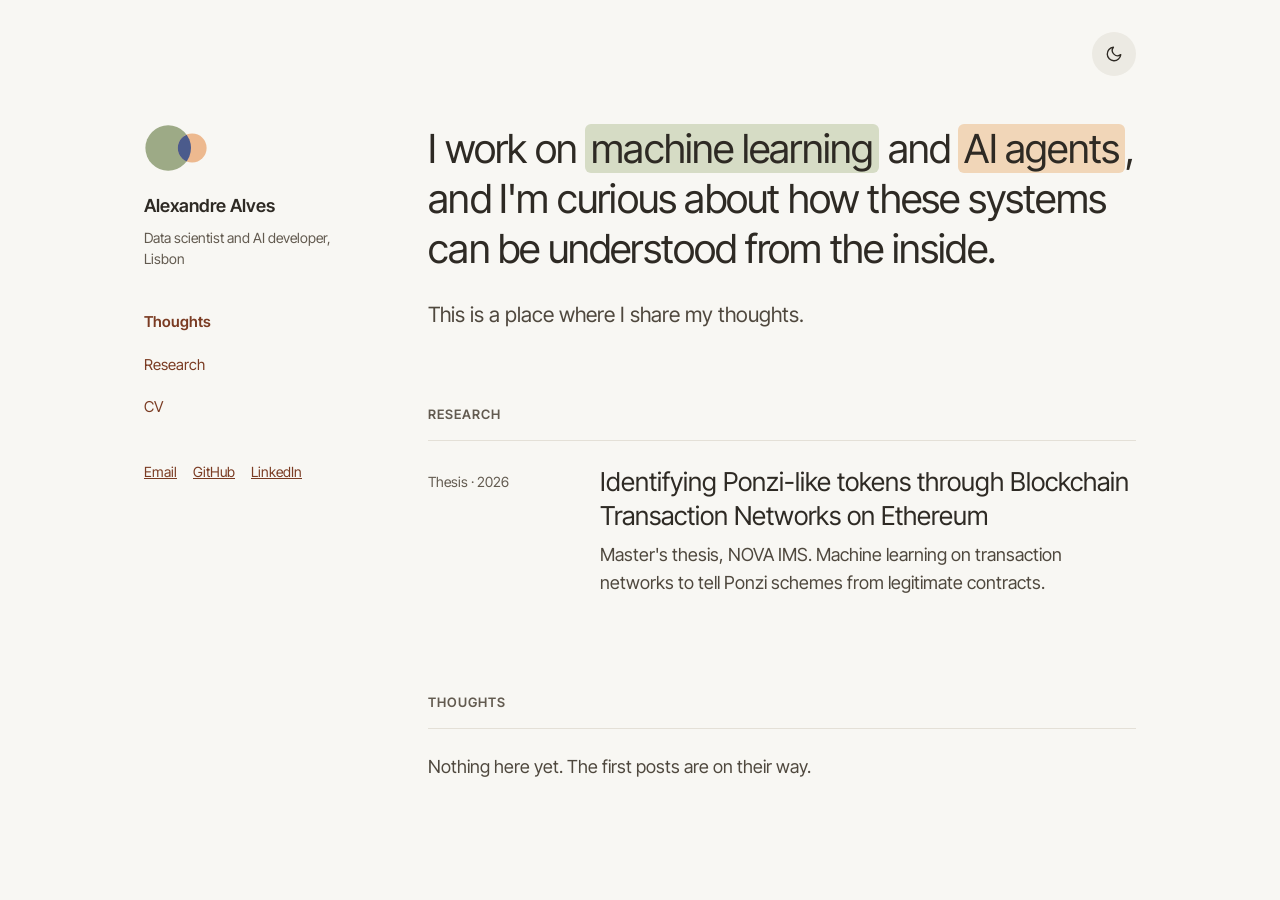
==== commit 2f2a88a8: "Remove the in-progress paper from Research Co-Authored-By: Claude Opus 5.5 <noreply@anthropic.com> C" ====
--- a/index.html
+++ b/index.html
@@ -12,9 +12,9 @@
 <meta property="og:url" content="https://ajr-alves.github.io/">
 <meta name="theme-color" content="#F8F7F3" media="(prefers-color-scheme: light)">
 <meta name="theme-color" content="#1B1A17" media="(prefers-color-scheme: dark)">
-<link rel="icon" href="/favicon.svg" type="image/svg+xml">
-<link rel="icon" href="/favicon-32.png" sizes="32x32" type="image/png">
-<link rel="apple-touch-icon" href="/apple-touch-icon.png">
+<link rel="icon" href="/assets/symbol-icon.svg" type="image/svg+xml">
+<link rel="icon" href="/assets/symbol-32.png" sizes="32x32" type="image/png">
+<link rel="apple-touch-icon" href="/assets/symbol-180.png">
 <script>(function(){var t=null;try{t=localStorage.getItem('theme');}catch(e){}if(t==='dark'||t==='light'){document.documentElement.setAttribute('data-theme',t);}})();</script>
 <link rel="preconnect" href="https://fonts.googleapis.com">
 <link rel="preconnect" href="https://fonts.gstatic.com" crossorigin>
@@ -36,7 +36,7 @@
   <div class="layout">
     <aside class="side">
       <div class="id">
-        <img src="/assets/mark.svg" width="64" height="48" alt="">
+        <img src="/assets/symbol.svg" width="64" height="48" alt="">
         <span class="name">Alexandre Alves</span>
         <span class="role">Data scientist and AI developer, Lisbon</span>
       </div>
@@ -67,13 +67,6 @@
             <span class="row-desc">Master's thesis, NOVA IMS. Machine learning on transaction networks to tell Ponzi schemes from legitimate contracts.</span>
           </span>
         </a>
-        <div class="row">
-          <span class="row-meta">In progress</span>
-          <span class="row-body">
-            <span class="row-title">A paper on AI agents and interpretability</span>
-            <span class="row-desc">My first independent paper. Coming soon.</span>
-          </span>
-        </div>
       </section>
 
       <section id="thoughts" aria-labelledby="thoughts-h">
--- a/assets/style.css
+++ b/assets/style.css
@@ -129,7 +129,6 @@
 
 .empty { padding: 24px 0; border-top: 1px solid var(--line); color: var(--body); font-size: 18px; margin: 0; }
 
-/* Thesis page */
 .back { display: inline-flex; align-items: center; gap: 12px; min-height: 44px; text-decoration: none; color: var(--text); }
 .back span { font-size: 15px; font-weight: 600; }
 .paper-head { display: flex; flex-direction: column; gap: 20px; margin-bottom: 56px; }
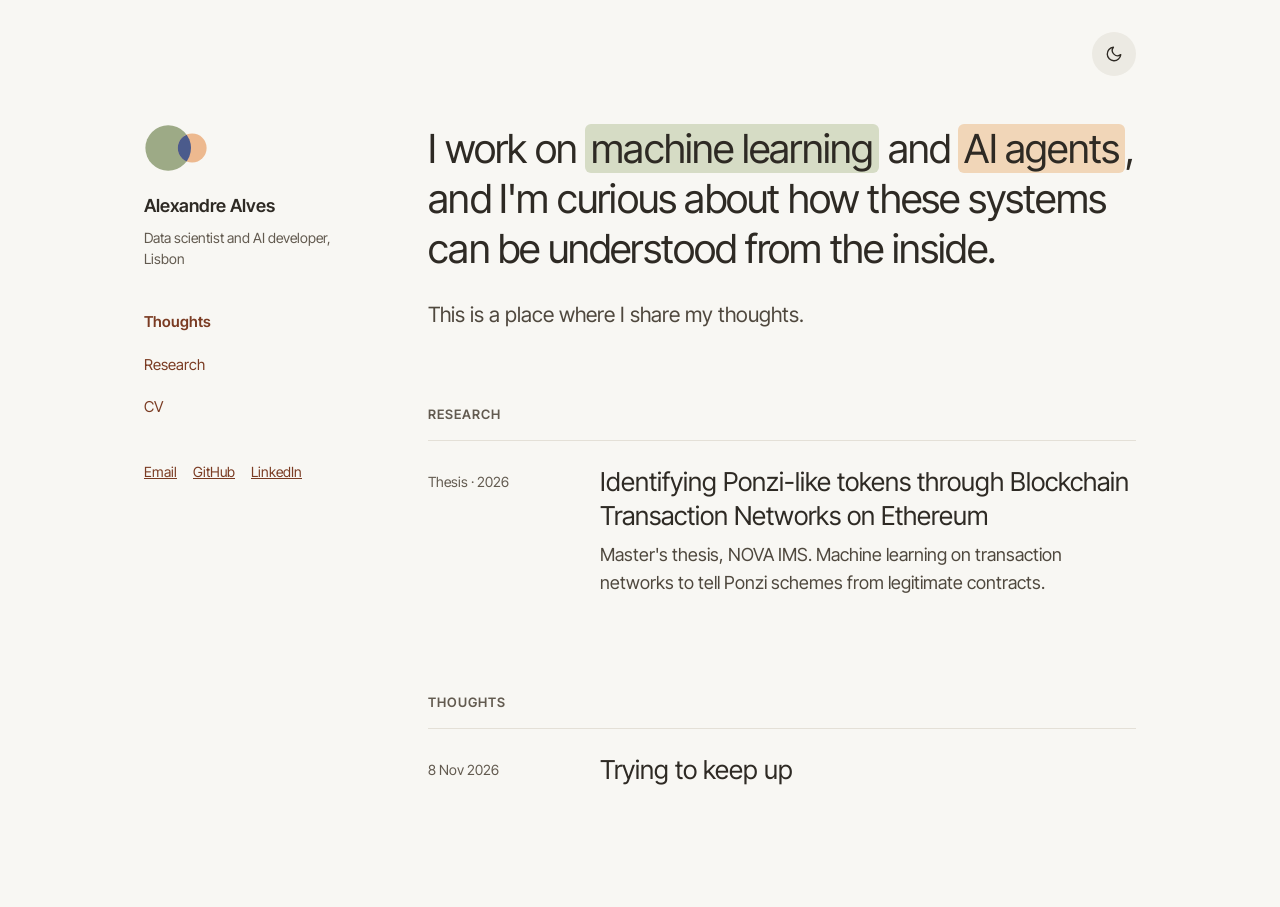
==== commit c762a3bf: "Add post: Trying to keep up Co-Authored-By: Claude Opus 5.5 <noreply@anthropic.com>" ====
--- a/index.html
+++ b/index.html
@@ -71,7 +71,12 @@
 
       <section id="thoughts" aria-labelledby="thoughts-h">
         <h2 class="label" id="thoughts-h">Thoughts</h2>
-        <p class="empty">Nothing here yet. The first posts are on their way.</p>
+        <a class="row" href="/thoughts/trying-to-keep-up/">
+          <span class="row-meta">8 Nov 2026</span>
+          <span class="row-body">
+            <span class="row-title">Trying to keep up</span>
+          </span>
+        </a>
       </section>
     </main>
   </div>
--- a/assets/style.css
+++ b/assets/style.css
@@ -134,6 +134,8 @@
 .paper-head { display: flex; flex-direction: column; gap: 20px; margin-bottom: 56px; }
 .paper-head .label { margin: 0; }
 .paper-head h1 { margin: 0; font-size: 38px; line-height: 1.2; font-weight: 500; letter-spacing: -0.02em; }
+.post-meta { margin: 0; display: flex; flex-wrap: wrap; align-items: center; gap: 12px; font-size: 14px; color: var(--muted); }
+.tag { padding: 2px 10px; border-radius: 999px; background: var(--hl-1); color: var(--text); font-size: 13px; font-weight: 500; }
 .paper-head .by { margin: 0; font-size: 15px; color: var(--muted); }
 .actions { display: flex; flex-wrap: wrap; gap: 12px; padding-top: 8px; }
 .btn {
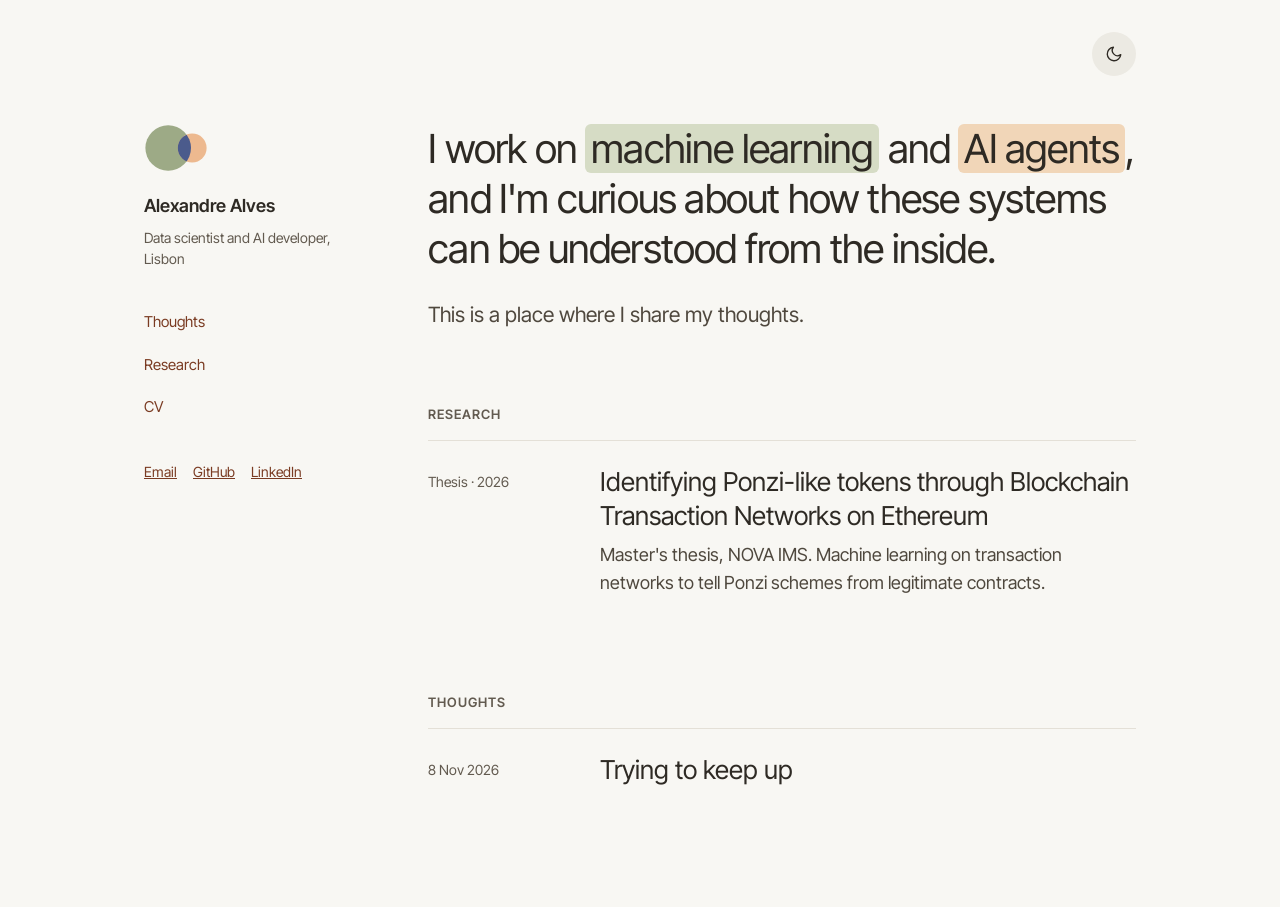
==== commit 2a0e7dc6: "Remove bold from the Thoughts menu link Co-Authored-By: Claude Opus 5.5 <noreply@anthropic.com> Clau" ====
--- a/index.html
+++ b/index.html
@@ -41,7 +41,7 @@
         <span class="role">Data scientist and AI developer, Lisbon</span>
       </div>
       <nav aria-label="Main">
-        <a href="#thoughts" class="current">Thoughts</a>
+        <a href="#thoughts">Thoughts</a>
         <a href="#research">Research</a>
         <a href="/files/Alexandre-Alves-CV.pdf">CV</a>
       </nav>
--- a/assets/style.css
+++ b/assets/style.css
@@ -98,7 +98,6 @@
 .id .role { font-size: 14px; color: var(--muted); }
 .side nav { display: flex; flex-direction: column; font-size: 15px; }
 .side nav a { padding: 10px 0; text-decoration: none; }
-.side nav a.current { font-weight: 600; }
 .links { display: flex; flex-wrap: wrap; gap: 16px; font-size: 14px; }
 
 main { flex: 999 1 560px; min-width: 0; display: flex; flex-direction: column; gap: 72px; }
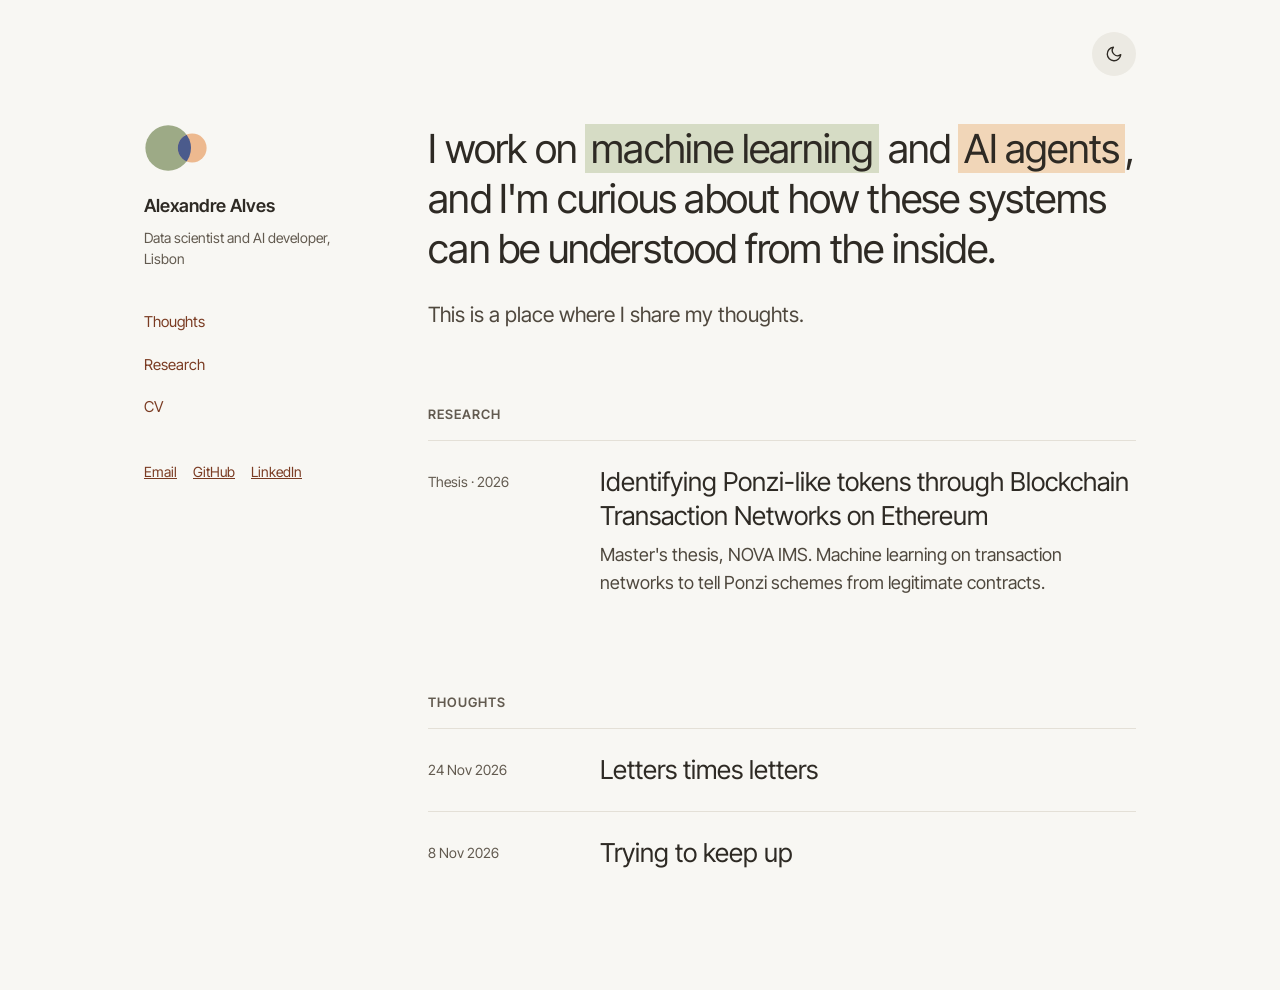
==== commit 7a66ede2: "Add post: Letters times letters Co-Authored-By: Claude Opus 5.5 <noreply@anthropic.com>" ====
--- a/index.html
+++ b/index.html
@@ -71,6 +71,12 @@
 
       <section id="thoughts" aria-labelledby="thoughts-h">
         <h2 class="label" id="thoughts-h">Thoughts</h2>
+        <a class="row" href="/thoughts/letters-times-letters/">
+          <span class="row-meta">24 Nov 2026</span>
+          <span class="row-body">
+            <span class="row-title">Letters times letters</span>
+          </span>
+        </a>
         <a class="row" href="/thoughts/trying-to-keep-up/">
           <span class="row-meta">8 Nov 2026</span>
           <span class="row-body">
--- a/assets/style.css
+++ b/assets/style.css
@@ -102,7 +102,7 @@
 
 main { flex: 999 1 560px; min-width: 0; display: flex; flex-direction: column; gap: 72px; }
 
-.hl { padding: 0 6px; border-radius: 6px; -webkit-box-decoration-break: clone; box-decoration-break: clone; }
+.hl { padding: 0 6px; border-radius: 0; -webkit-box-decoration-break: clone; box-decoration-break: clone; }
 .hl-1 { background: var(--hl-1); }
 .hl-2 { background: var(--hl-2); }
 
@@ -145,7 +145,7 @@
 .btn.primary { background: var(--btn-bg); color: var(--btn-text); }
 .prose { display: flex; flex-direction: column; gap: 20px; font-size: 19px; line-height: 1.7; color: var(--body); margin-bottom: 56px; }
 .prose p { margin: 0; }
-.prose .hl { padding: 0 4px; border-radius: 4px; color: var(--text); }
+.prose .hl { padding: 0 4px; border-radius: 0; color: var(--text); }
 .facts .row { padding: 16px 0; }
 .facts .row-meta { padding-top: 0; }
 .facts .row-body { font-size: 16px; line-height: 1.55; }
